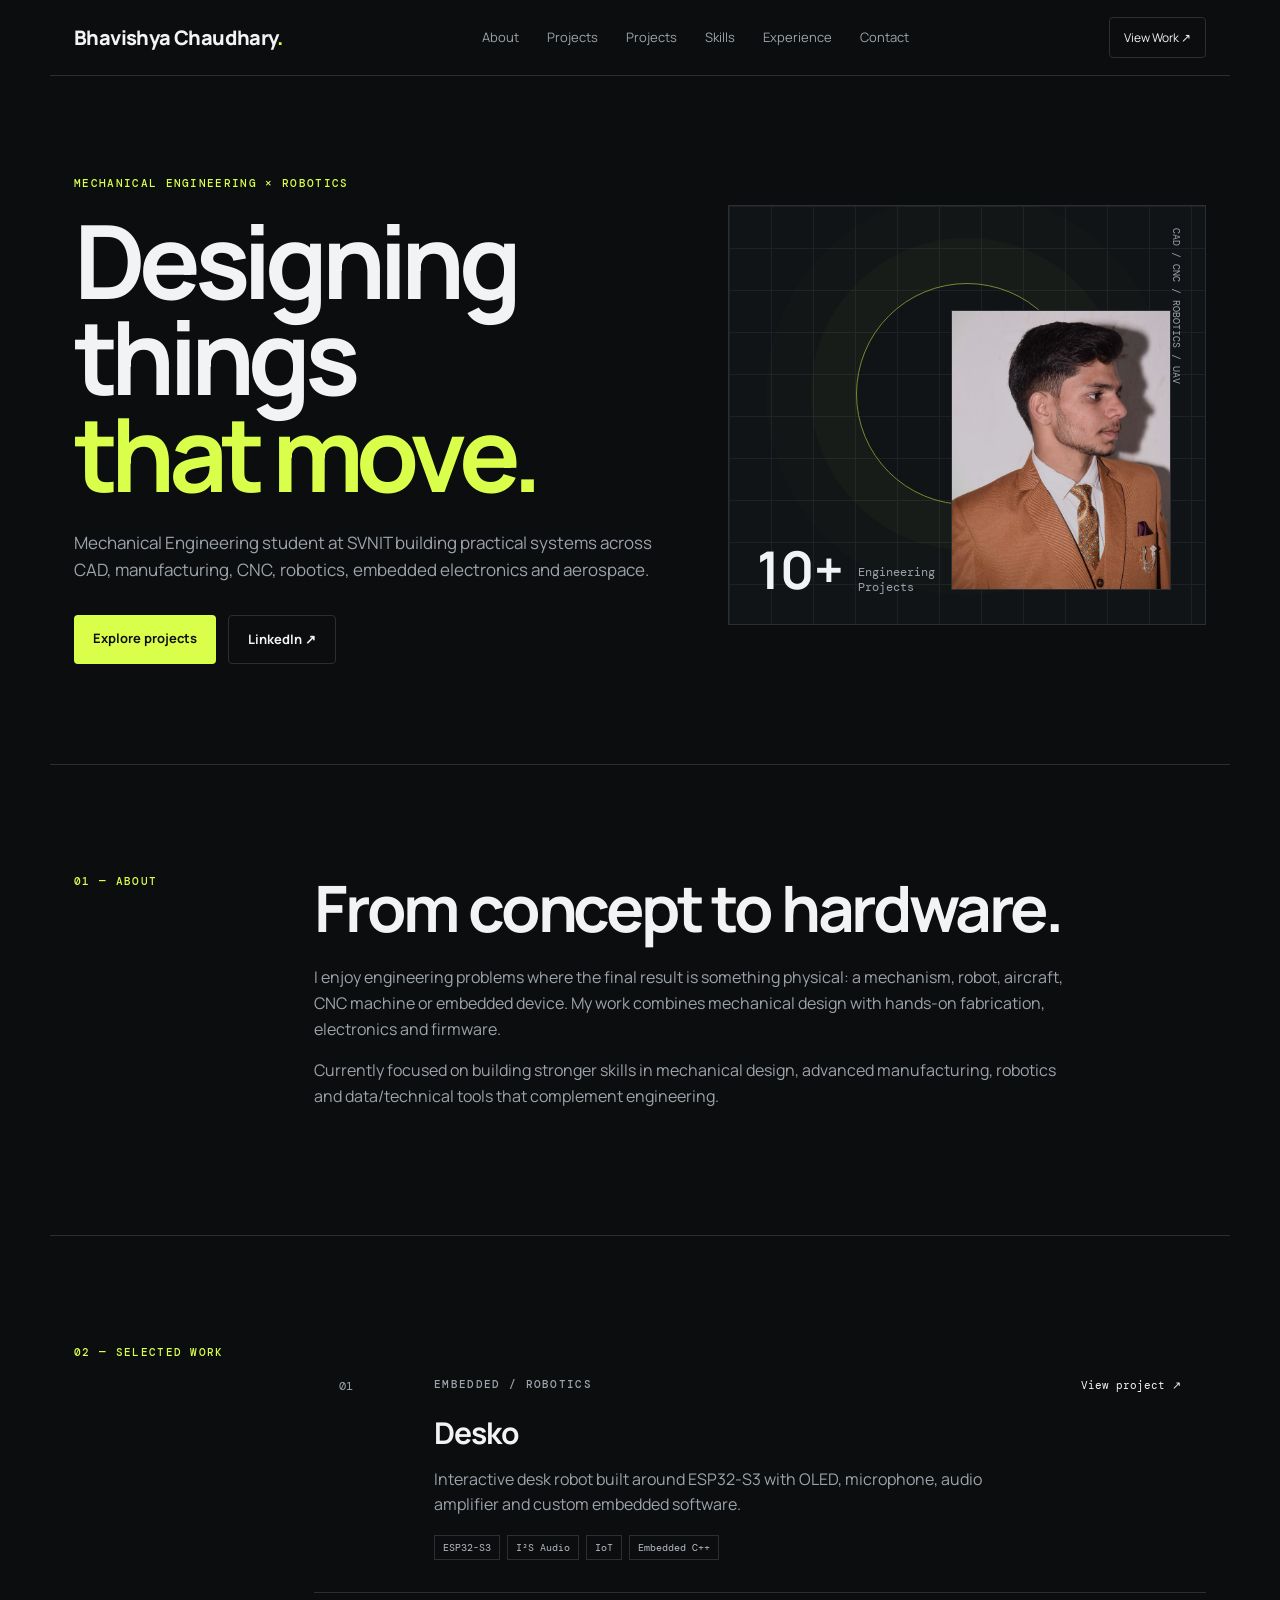
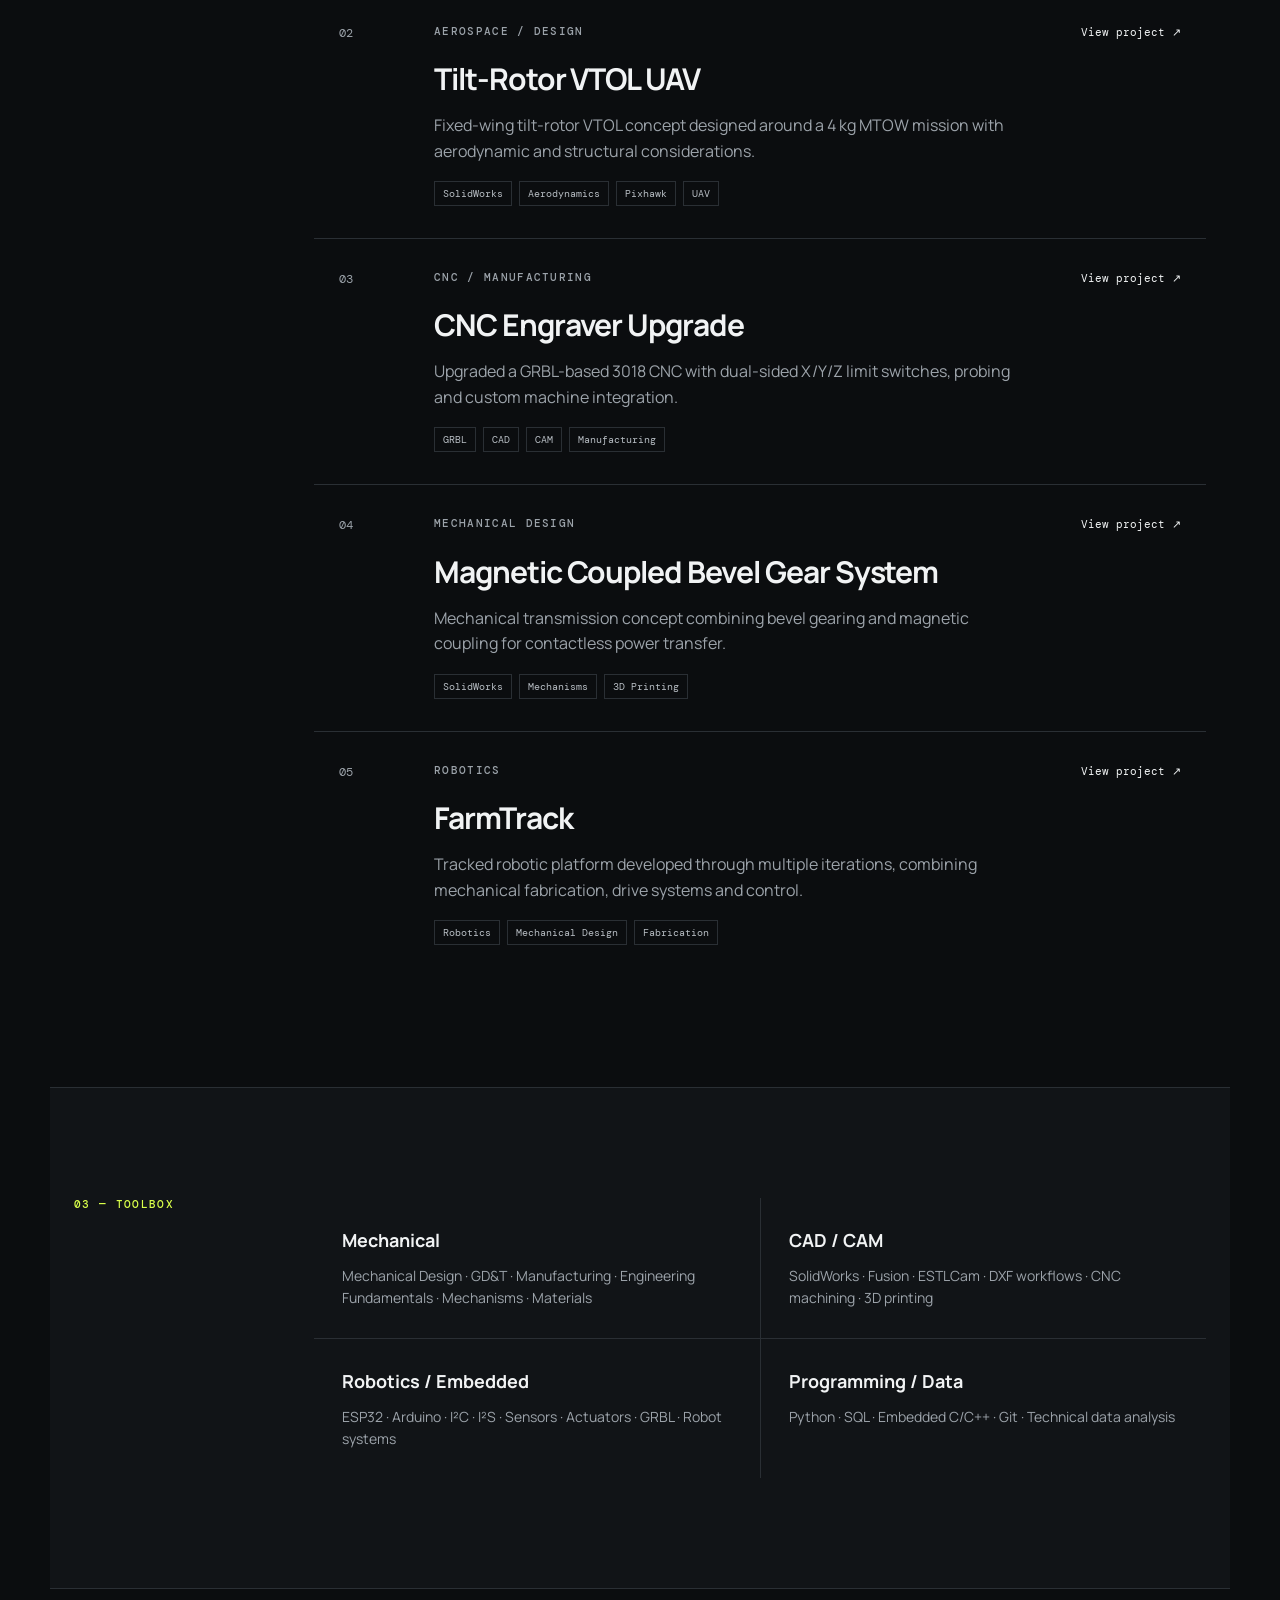
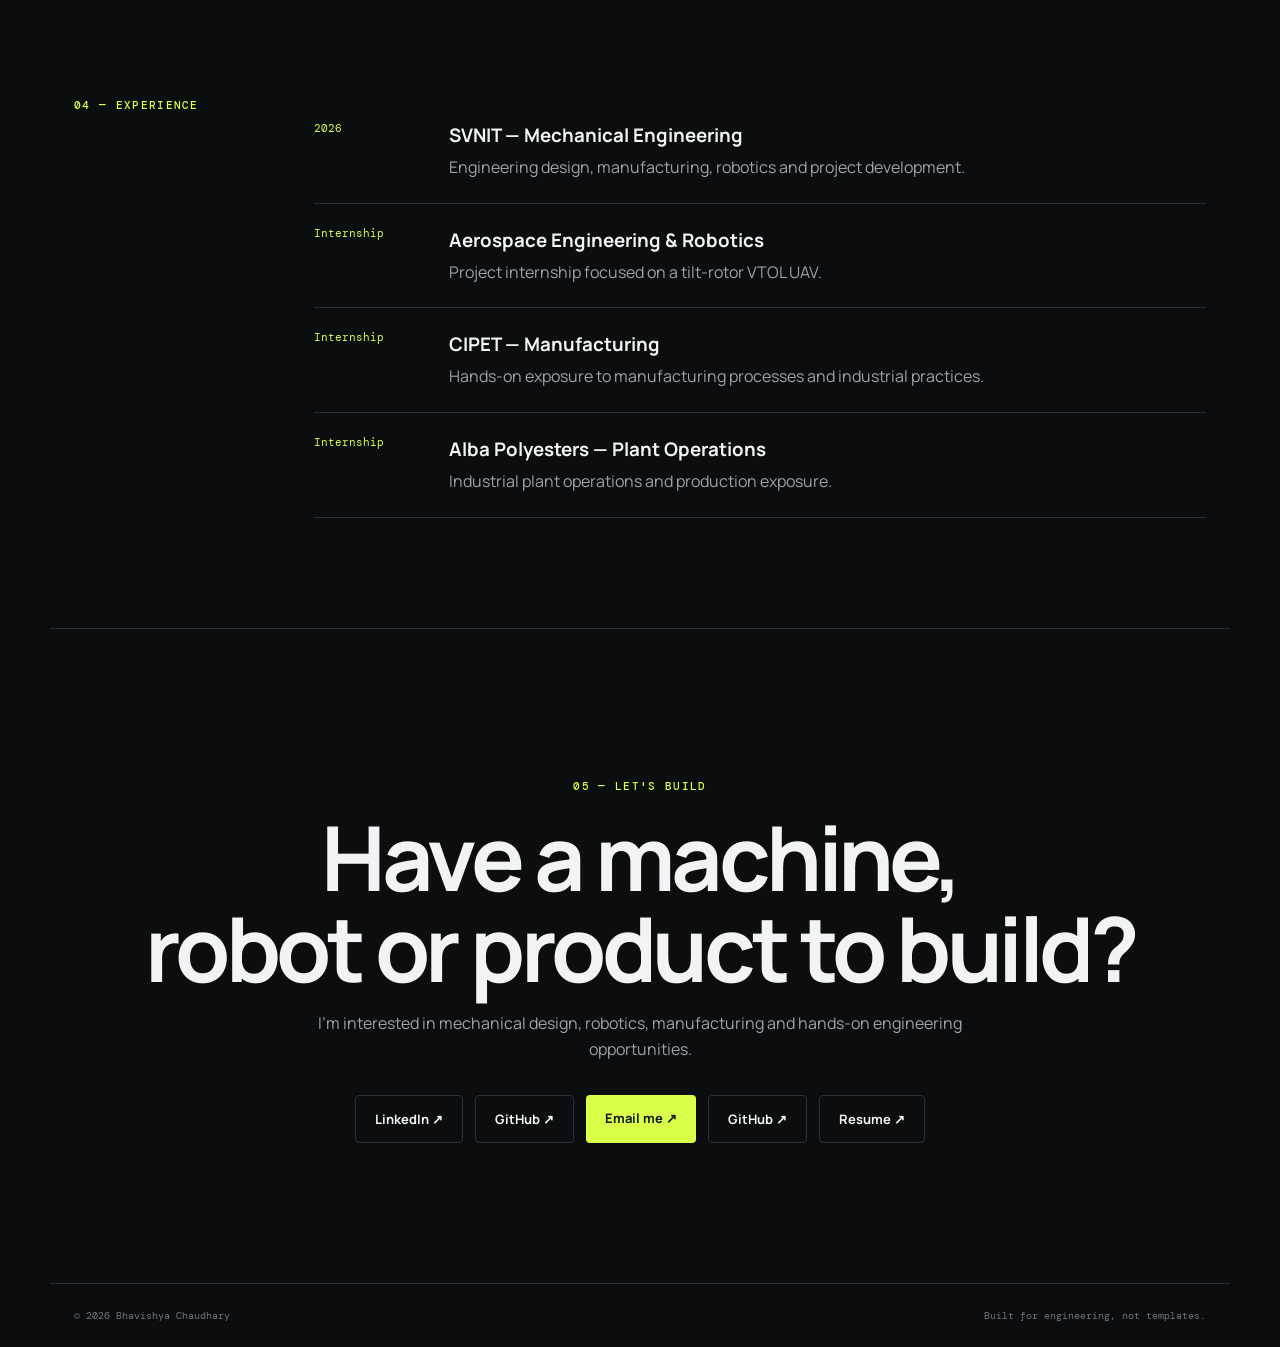
==== index.html @ ae4f123b "updated links" ====
<!DOCTYPE html>
<html lang="en">

<head>
  <meta charset="UTF-8">
  <meta name="viewport" content="width=device-width, initial-scale=1.0">
  <meta name="description"
    content="Bhavishya Chaudhary — Mechanical Engineering, Robotics, CAD, Manufacturing and Embedded Systems portfolio.">
  <title>Bhavishya Chaudhary | Mechanical & Robotics Portfolio</title>
  <link rel="stylesheet" href="style.css">
</head>

<body>
  <header class="nav">
    <a class="logo" href="#top">Bhavishya Chaudhary<span>.</span></a>
    <nav>
      <a href="#about">About</a><a href="#projects">Projects</a>
      <a href="#projects">Projects</a>
      <a href="#skills">Skills</a>
      <a href="#experience">Experience</a>
      <a href="#contact">Contact</a>
    </nav>
    <a class="nav-cta" href="#projects">View Work ↗</a>
  </header>

  <main id="top">
    <section class="hero">
      <div class="hero-copy">
        <p class="eyebrow">MECHANICAL ENGINEERING × ROBOTICS</p>
        <h1>Designing things<br><span>that move.</span></h1>
        <p class="hero-text">
          Mechanical Engineering student at SVNIT building practical systems across
          CAD, manufacturing, CNC, robotics, embedded electronics and aerospace.
        </p>
        <div class="hero-actions">
          <a class="button primary" href="#projects">Explore projects</a>
          <a class="button secondary" href="https://www.linkedin.com/in/bhavishya-chaudhary-svnit" target="_blank"
            rel="noreferrer">LinkedIn ↗</a>
        </div>
      </div>
      <div class="hero-card">
        <img class="profile-image" src="assets/profile.jpeg" alt="Bhavishya Chaudhary">
        <div class="grid-art"></div>
        <div class="hero-stat"><strong>10+</strong><span>Engineering<br>Projects</span></div>
        <div class="hero-tag">CAD / CNC / ROBOTICS / UAV</div>
      </div>
    </section>

    <section id="about" class="section about">
      <div class="section-label">01 — ABOUT</div>
      <div>
        <h2>From concept to hardware.</h2>
        <p>
          I enjoy engineering problems where the final result is something physical:
          a mechanism, robot, aircraft, CNC machine or embedded device. My work combines
          mechanical design with hands-on fabrication, electronics and firmware.
        </p>
        <p>
          Currently focused on building stronger skills in mechanical design, advanced
          manufacturing, robotics and data/technical tools that complement engineering.
        </p>
      </div>
    </section>

    <section id="projects" class="section">
      <div class="section-label">02 — SELECTED WORK</div>
      <div class="projects">
        <article class="project featured">
          <div class="project-number">01</div>
          <div>
            <p class="project-type">EMBEDDED / ROBOTICS</p>
            <h3>Desko</h3>
            <p>Interactive desk robot built around ESP32-S3 with OLED, microphone, audio amplifier and custom embedded
              software.</p>
            <div class="chips"><span>ESP32-S3</span><span>I²S Audio</span><span>IoT</span><span>Embedded C++</span>
            </div>
          </div>
          <a class="project-link" href="projects/desko.html">View project ↗</a>
        </article>

        <article class="project">
          <div class="project-number">02</div>
          <div>
            <p class="project-type">AEROSPACE / DESIGN</p>
            <h3>Tilt-Rotor VTOL UAV</h3>
            <p>Fixed-wing tilt-rotor VTOL concept designed around a 4 kg MTOW mission with aerodynamic and structural
              considerations.</p>
            <div class="chips"><span>SolidWorks</span><span>Aerodynamics</span><span>Pixhawk</span><span>UAV</span>
            </div>
          </div>
          <a class="project-link" href="projects/tilt-rotor-vtol.html">View project ↗</a>
        </article>

        <article class="project">
          <div class="project-number">03</div>
          <div>
            <p class="project-type">CNC / MANUFACTURING</p>
            <h3>CNC Engraver Upgrade</h3>
            <p>Upgraded a GRBL-based 3018 CNC with dual-sided X/Y/Z limit switches, probing and custom machine
              integration.</p>
            <div class="chips"><span>GRBL</span><span>CAD</span><span>CAM</span><span>Manufacturing</span></div>
          </div>
          <a class="project-link" href="projects/cnc-engraver.html">View project ↗</a>
        </article>

        <article class="project">
          <div class="project-number">04</div>
          <div>
            <p class="project-type">MECHANICAL DESIGN</p>
            <h3>Magnetic Coupled Bevel Gear System</h3>
            <p>Mechanical transmission concept combining bevel gearing and magnetic coupling for contactless power
              transfer.</p>
            <div class="chips"><span>SolidWorks</span><span>Mechanisms</span><span>3D Printing</span></div>
          </div>
          <a class="project-link" href="projects/magnetic-bevel-gear.html">View project ↗</a>
        </article>

        <article class="project">
          <div class="project-number">05</div>
          <div>
            <p class="project-type">ROBOTICS</p>
            <h3>FarmTrack</h3>
            <p>Tracked robotic platform developed through multiple iterations, combining mechanical fabrication, drive
              systems and control.</p>
            <div class="chips"><span>Robotics</span><span>Mechanical Design</span><span>Fabrication</span></div>
          </div>
          <a class="project-link" href="projects/farmtrack.html">View project ↗</a>
        </article>
      </div>
    </section>

    <section id="skills" class="section skills-section">
      <div class="section-label">03 — TOOLBOX</div>
      <div class="skill-grid">
        <div>
          <h3>Mechanical</h3>
          <p>Mechanical Design · GD&T · Manufacturing · Engineering Fundamentals · Mechanisms · Materials</p>
        </div>
        <div>
          <h3>CAD / CAM</h3>
          <p>SolidWorks · Fusion · ESTLCam · DXF workflows · CNC machining · 3D printing</p>
        </div>
        <div>
          <h3>Robotics / Embedded</h3>
          <p>ESP32 · Arduino · I²C · I²S · Sensors · Actuators · GRBL · Robot systems</p>
        </div>
        <div>
          <h3>Programming / Data</h3>
          <p>Python · SQL · Embedded C/C++ · Git · Technical data analysis</p>
        </div>
      </div>
    </section>

    <section id="experience" class="section">
      <div class="section-label">04 — EXPERIENCE</div>
      <div class="timeline">
        <div class="timeline-item"><span>2026</span>
          <div>
            <h3>SVNIT — Mechanical Engineering</h3>
            <p>Engineering design, manufacturing, robotics and project development.</p>
          </div>
        </div>
        <div class="timeline-item"><span>Internship</span>
          <div>
            <h3>Aerospace Engineering & Robotics</h3>
            <p>Project internship focused on a tilt-rotor VTOL UAV.</p>
          </div>
        </div>
        <div class="timeline-item"><span>Internship</span>
          <div>
            <h3>CIPET — Manufacturing</h3>
            <p>Hands-on exposure to manufacturing processes and industrial practices.</p>
          </div>
        </div>
        <div class="timeline-item"><span>Internship</span>
          <div>
            <h3>Alba Polyesters — Plant Operations</h3>
            <p>Industrial plant operations and production exposure.</p>
          </div>
        </div>
      </div>
    </section>

    <section id="contact" class="section contact">
      <p class="eyebrow">05 — LET'S BUILD</p>
      <h2>Have a machine,<br>robot or product to build?</h2>
      <p>I'm interested in mechanical design, robotics, manufacturing and hands-on engineering opportunities.</p>
      <div class="hero-actions">
        <a class="button secondary" href="https://www.linkedin.com/in/bhavishya-chaudhary-svnit" target="_blank"
          rel="noreferrer">LinkedIn ↗</a>
        <a class="button secondary" href="https://github.com/bhavishya-chaudhary" target="_blank"
          rel="noreferrer">GitHub ↗</a>
        <a class="button primary" href="mailto:bhavishyachaudhary2625@gmail.com">Email me ↗</a>
        <a class="button secondary" href="https://github.com/bhavishya-chaudhary" target="_blank"
          rel="noreferrer">GitHub ↗</a>
        <a class="button secondary"
          href="https://drive.google.com/file/d/1G9llc9Zs-mlcIw2bbOlYQo4VuichlDHJ/view?usp=sharing" target="_blank"
          rel="noreferrer">Resume ↗</a>
      </div>
    </section>
  </main>

  <footer>
    <span>© 2026 Bhavishya Chaudhary</span>
    <span>Built for engineering, not templates.</span>
  </footer>
</body>

</html>
---- style.css ----
@import url('https://fonts.googleapis.com/css2?family=DM+Mono:wght@400;500&family=Manrope:wght@400;500;600;700;800&display=swap');

:root{
  --bg:#0b0d0f;
  --surface:#111417;
  --surface2:#171b1f;
  --text:#f1f3f4;
  --muted:#9ca3aa;
  --line:#2a2f34;
  --accent:#d9ff4a;
  --max:1180px;
}
*{box-sizing:border-box}
html{scroll-behavior:smooth}
body{margin:0;background:var(--bg);color:var(--text);font-family:Manrope,Arial,sans-serif;line-height:1.6}
a{color:inherit;text-decoration:none}
.nav{height:76px;max-width:var(--max);margin:auto;display:flex;align-items:center;justify-content:space-between;padding:0 24px;border-bottom:1px solid var(--line)}
.logo{font-size:20px;font-weight:800;letter-spacing:-.6px}.logo span{color:var(--accent)}
.nav nav{display:flex;gap:28px;font-size:13px;color:var(--muted)}.nav nav a:hover{color:var(--text)}
.nav-cta{font-size:12px;border:1px solid var(--line);padding:10px 14px;border-radius:4px}
.hero{max-width:var(--max);margin:auto;min-height:650px;padding:90px 24px 100px;display:grid;grid-template-columns:1.1fr .9fr;gap:70px;align-items:center}
.eyebrow,.project-type,.section-label{font:500 11px/1.2 "DM Mono",monospace;letter-spacing:.12em;color:var(--accent)}
h1{font-size:clamp(58px,8vw,104px);line-height:.94;letter-spacing:-.065em;margin:22px 0 28px}
h1 span{color:var(--accent)}
.hero-text{max-width:590px;color:var(--muted);font-size:17px}
.hero-actions{display:flex;gap:12px;margin-top:32px}
.button{display:inline-block;padding:13px 19px;border-radius:4px;font-size:13px;font-weight:700}
.primary{background:var(--accent);color:#111}.secondary{border:1px solid var(--line)}
.hero-card{min-height:420px;background:var(--surface);border:1px solid var(--line);position:relative;overflow:hidden}
.grid-art{position:absolute;inset:0;background-image:linear-gradient(var(--line) 1px,transparent 1px),linear-gradient(90deg,var(--line) 1px,transparent 1px);background-size:42px 42px;opacity:.5}
.grid-art:after{content:"";position:absolute;width:220px;height:220px;border:1px solid var(--accent);border-radius:50%;left:50%;top:45%;transform:translate(-50%,-50%);box-shadow:0 0 0 45px #d9ff4a0d,0 0 0 90px #d9ff4a06}
.hero-stat{position:absolute;left:28px;bottom:28px;display:flex;gap:14px;align-items:end}.hero-stat strong{font-size:52px;line-height:1}.hero-stat span{font:12px/1.3 "DM Mono",monospace;color:var(--muted)}
.hero-tag{position:absolute;right:22px;top:22px;font:10px "DM Mono",monospace;color:var(--muted);writing-mode:vertical-rl}
.section{max-width:var(--max);margin:auto;padding:110px 24px;border-top:1px solid var(--line);display:grid;grid-template-columns:190px 1fr;gap:50px}
.section h2{font-size:clamp(38px,5vw,68px);line-height:1.02;letter-spacing:-.05em;margin:0 0 25px}
.about p{max-width:760px;color:var(--muted);font-size:16px}
.projects{display:grid;gap:1px;background:var(--line)}
.project{background:var(--bg);display:grid;grid-template-columns:70px 1fr 130px;gap:25px;padding:32px 25px;transition:.2s}
.project:hover{background:var(--surface)}
.project-number{font:12px "DM Mono",monospace;color:var(--muted)}
.project h3{font-size:30px;letter-spacing:-.035em;margin:5px 0 10px}.project p{color:var(--muted);max-width:700px;margin:0 0 17px}
.project-link{font:11px "DM Mono",monospace;align-self:start;text-align:right}
.chips{display:flex;flex-wrap:wrap;gap:7px}.chips span{border:1px solid var(--line);padding:5px 8px;color:#b8bec4;font:10px "DM Mono",monospace}
.skills-section{background:var(--surface)}
.skill-grid{display:grid;grid-template-columns:1fr 1fr;gap:1px;background:var(--line)}
.skill-grid>div{background:var(--surface);padding:28px}.skill-grid h3{margin:0 0 10px;font-size:18px}.skill-grid p{margin:0;color:var(--muted);font-size:14px}
.timeline{display:grid;gap:0}.timeline-item{display:grid;grid-template-columns:110px 1fr;gap:25px;padding:22px 0;border-bottom:1px solid var(--line)}.timeline-item>span{font:11px "DM Mono",monospace;color:var(--accent)}.timeline-item h3{margin:0 0 4px}.timeline-item p{margin:0;color:var(--muted)}
.contact{display:block;text-align:center;padding:140px 24px}.contact h2{margin:18px 0;font-size:clamp(46px,7vw,90px)}.contact>p:not(.eyebrow){color:var(--muted);max-width:650px;margin:0 auto}
.contact .hero-actions{justify-content:center}
footer{max-width:var(--max);margin:auto;padding:25px 24px;display:flex;justify-content:space-between;border-top:1px solid var(--line);color:#6f767d;font:10px "DM Mono",monospace}
@media(max-width:800px){
  .nav nav{display:none}.nav-cta{display:none}
  .hero{grid-template-columns:1fr;padding-top:65px}.hero-card{min-height:300px}
  .section{grid-template-columns:1fr;gap:25px;padding:75px 24px}
  .section-label{margin-bottom:0}.project{grid-template-columns:35px 1fr}.project-link{grid-column:2;text-align:left}.skill-grid{grid-template-columns:1fr}
  footer{gap:15px;flex-direction:column}
}

.profile-image{position:absolute;z-index:2;right:34px;bottom:34px;width:220px;height:280px;object-fit:cover;object-position:center;border:1px solid var(--line);filter:saturate(.9)}
@media(max-width:800px){.profile-image{width:155px;height:195px;right:20px;bottom:20px}}
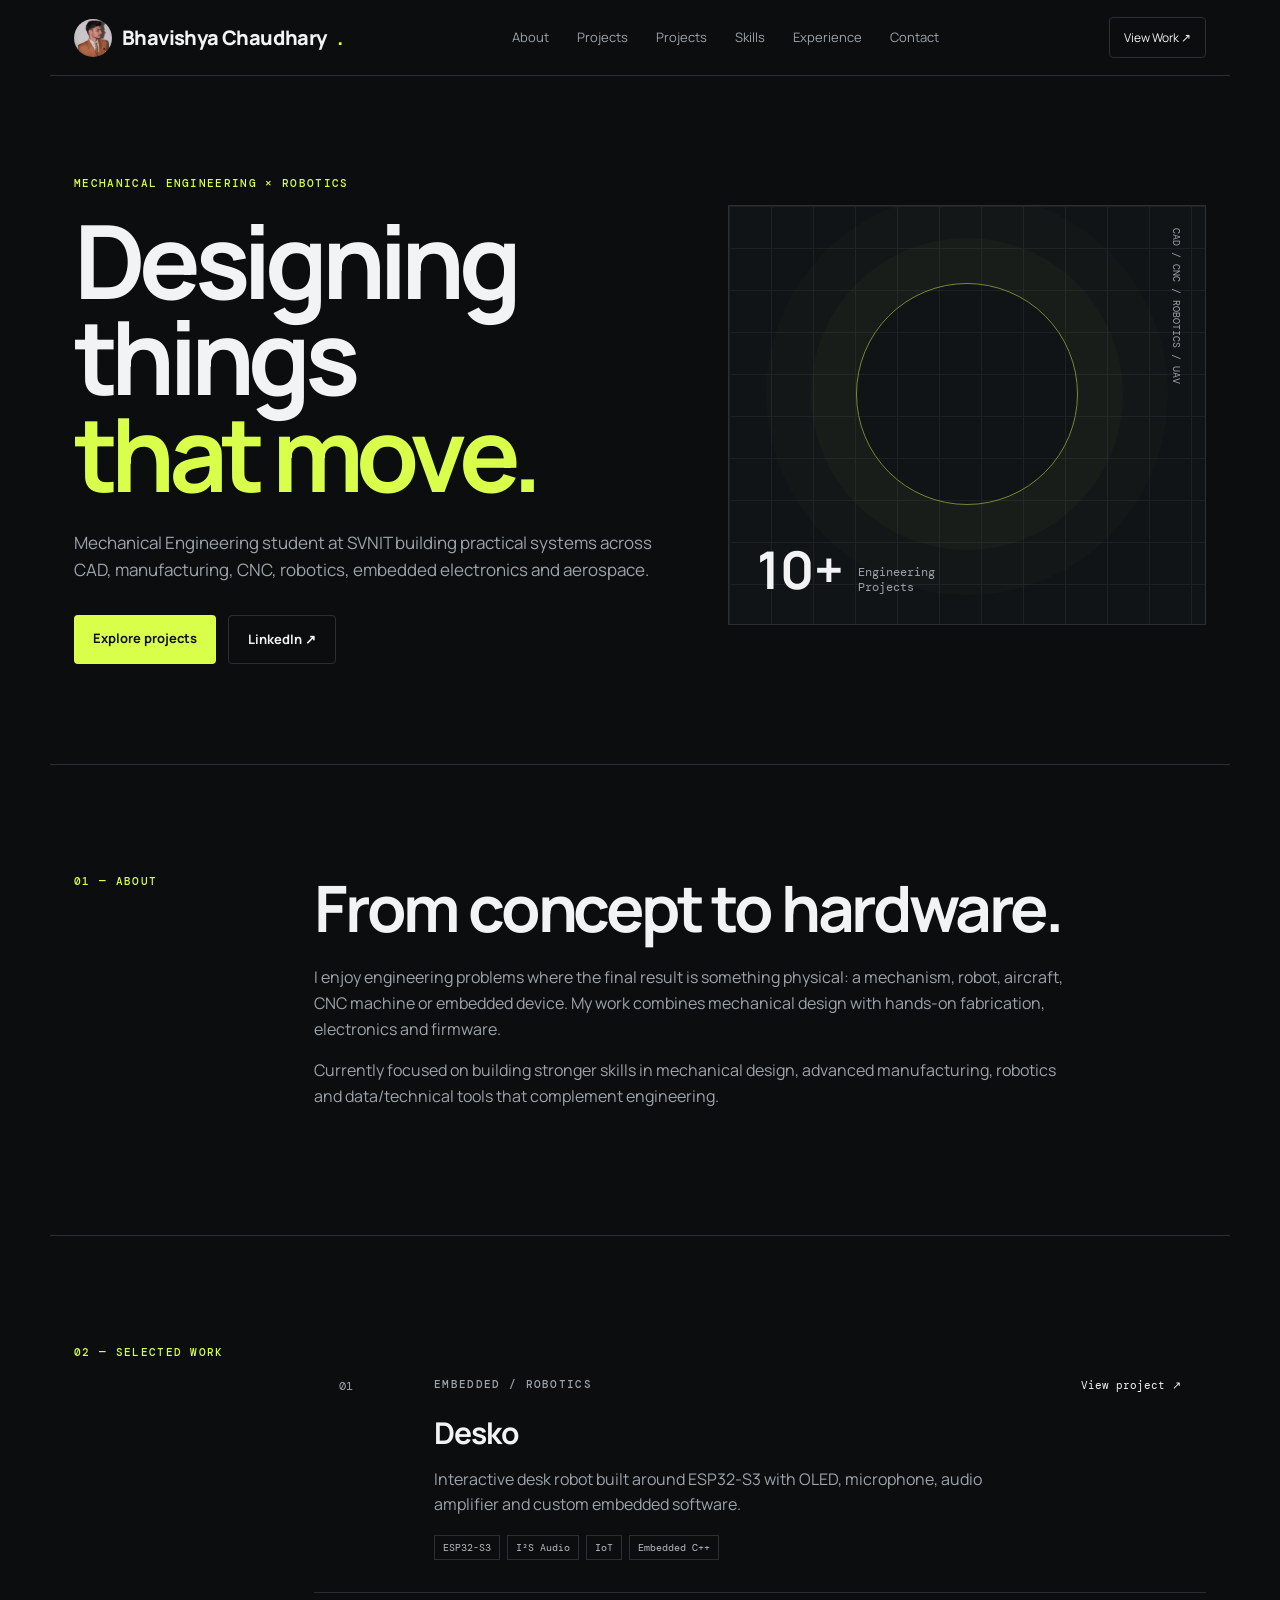
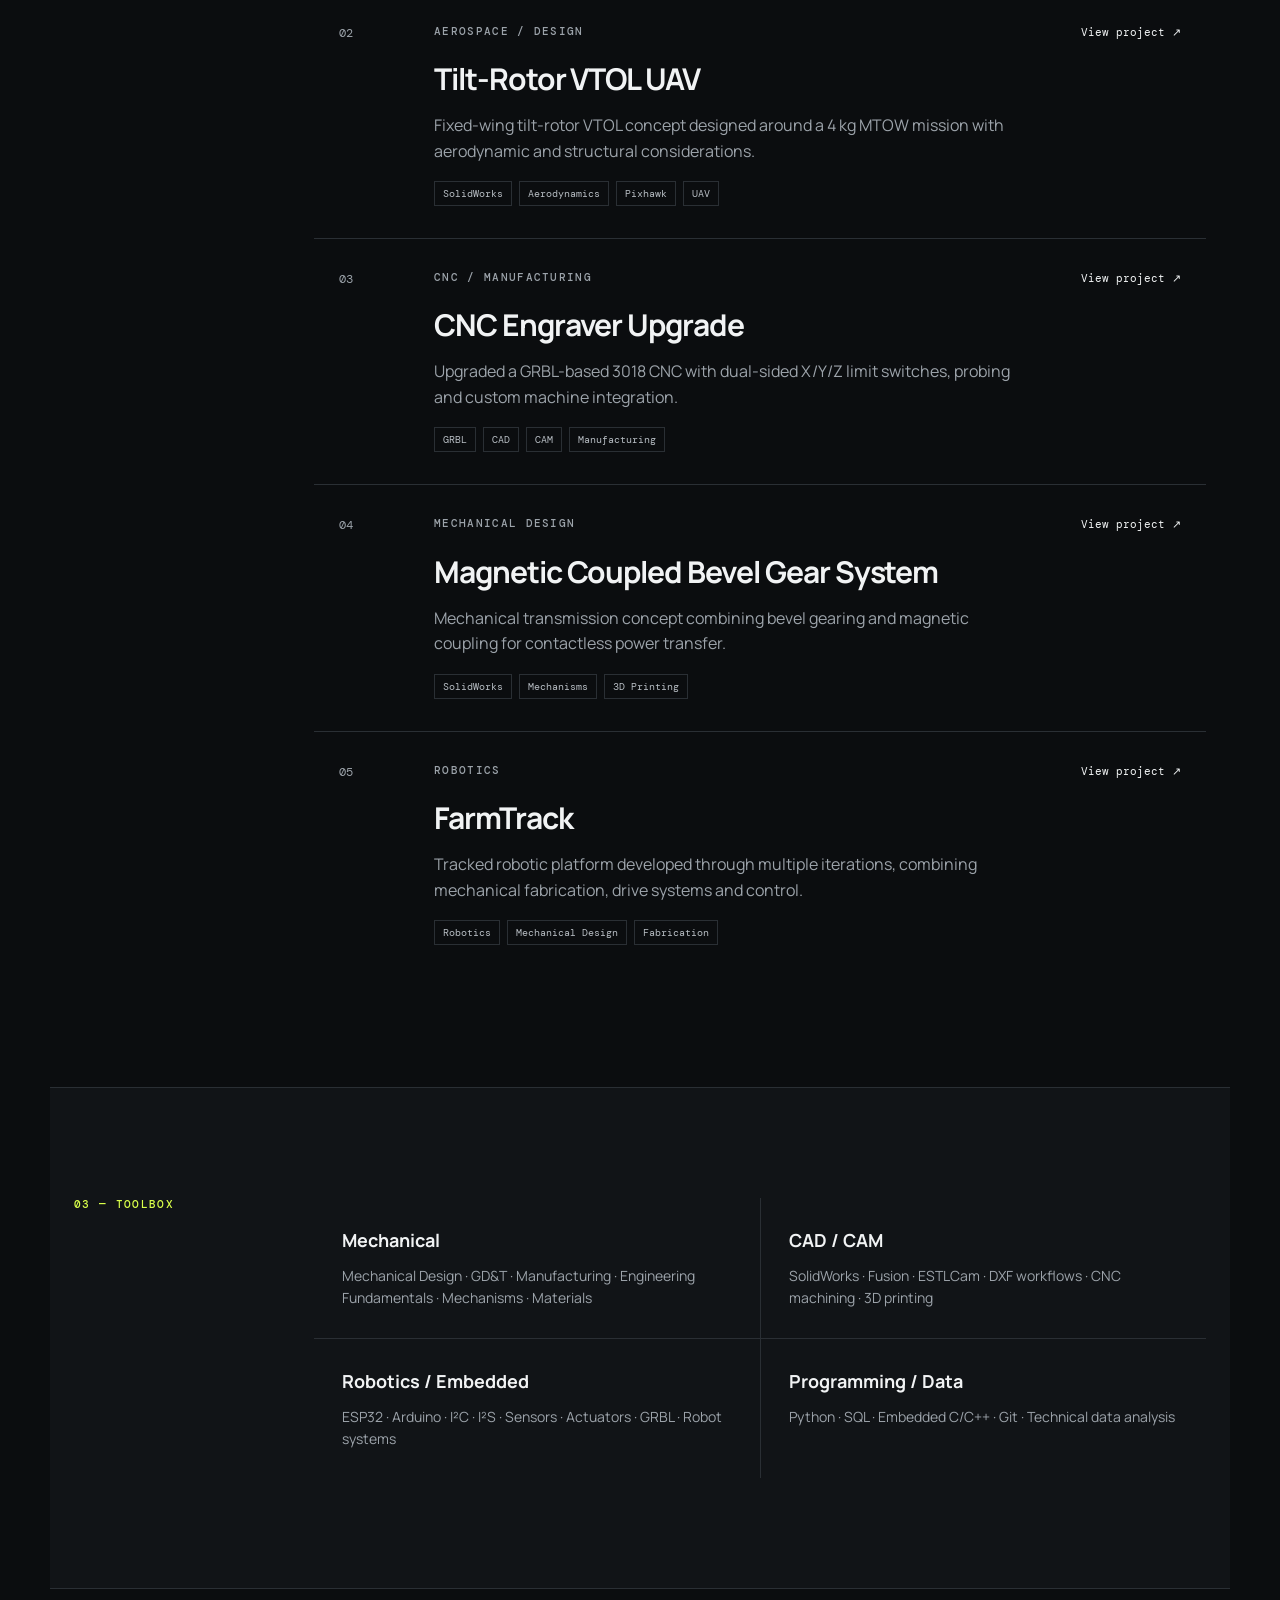
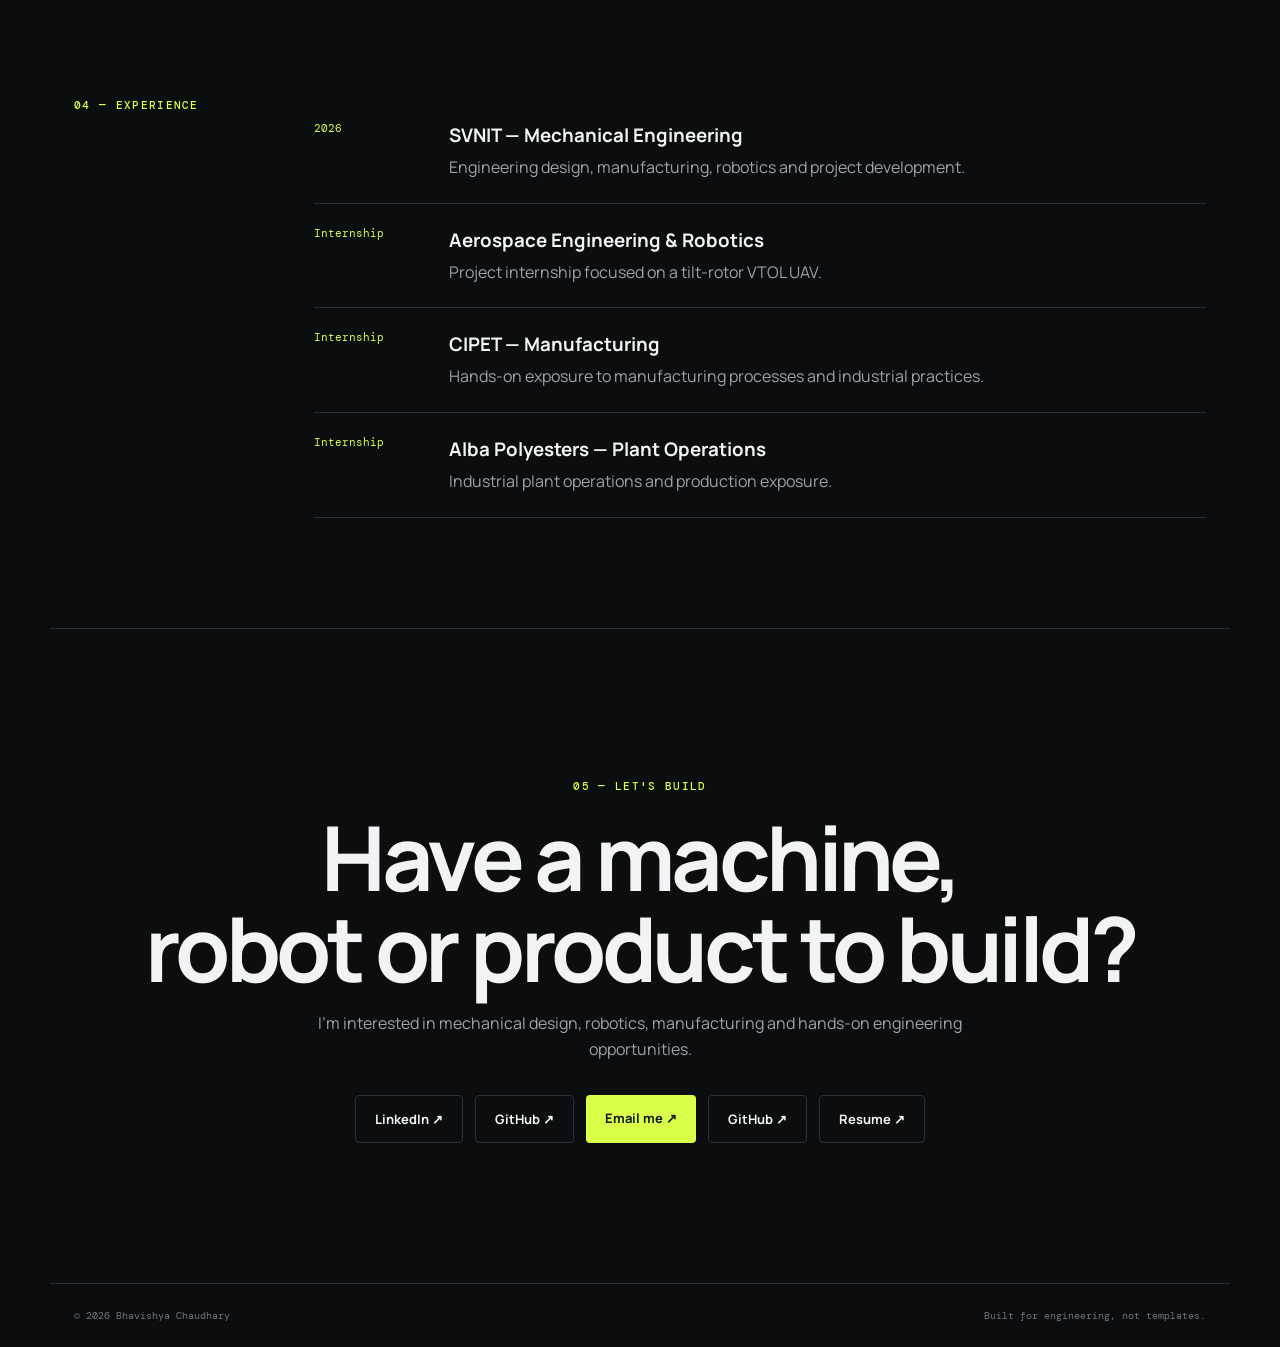
==== commit 291169af: "Update profile photo placement and portfolio links" ====
--- a/index.html
+++ b/index.html
@@ -12,7 +12,7 @@
 
 <body>
   <header class="nav">
-    <a class="logo" href="#top">Bhavishya Chaudhary<span>.</span></a>
+    <a class="logo" href="#top"><img src="assets/profile.jpg" class="logo-img" alt="Bhavishya Chaudhary">Bhavishya Chaudhary<span>.</span></a>
     <nav>
       <a href="#about">About</a><a href="#projects">Projects</a>
       <a href="#projects">Projects</a>
@@ -29,7 +29,7 @@
         <p class="eyebrow">MECHANICAL ENGINEERING × ROBOTICS</p>
         <h1>Designing things<br><span>that move.</span></h1>
         <p class="hero-text">
-          Mechanical Engineering student at SVNIT building practical systems across
+           Mechanical Engineering student at SVNIT building practical systems across
           CAD, manufacturing, CNC, robotics, embedded electronics and aerospace.
         </p>
         <div class="hero-actions">
@@ -39,7 +39,6 @@
         </div>
       </div>
       <div class="hero-card">
-        <img class="profile-image" src="assets/profile.jpeg" alt="Bhavishya Chaudhary">
         <div class="grid-art"></div>
         <div class="hero-stat"><strong>10+</strong><span>Engineering<br>Projects</span></div>
         <div class="hero-tag">CAD / CNC / ROBOTICS / UAV</div>
--- a/style.css
+++ b/style.css
@@ -15,7 +15,8 @@
 body{margin:0;background:var(--bg);color:var(--text);font-family:Manrope,Arial,sans-serif;line-height:1.6}
 a{color:inherit;text-decoration:none}
 .nav{height:76px;max-width:var(--max);margin:auto;display:flex;align-items:center;justify-content:space-between;padding:0 24px;border-bottom:1px solid var(--line)}
-.logo{font-size:20px;font-weight:800;letter-spacing:-.6px}.logo span{color:var(--accent)}
+.logo{font-size:20px;font-weight:800;letter-spacing:-.6px;display:inline-flex;align-items:center;gap:10px}.logo span{color:var(--accent)}
+.logo-img{width:38px;height:38px;border-radius:50%;object-fit:cover}
 .nav nav{display:flex;gap:28px;font-size:13px;color:var(--muted)}.nav nav a:hover{color:var(--text)}
 .nav-cta{font-size:12px;border:1px solid var(--line);padding:10px 14px;border-radius:4px}
 .hero{max-width:var(--max);margin:auto;min-height:650px;padding:90px 24px 100px;display:grid;grid-template-columns:1.1fr .9fr;gap:70px;align-items:center}
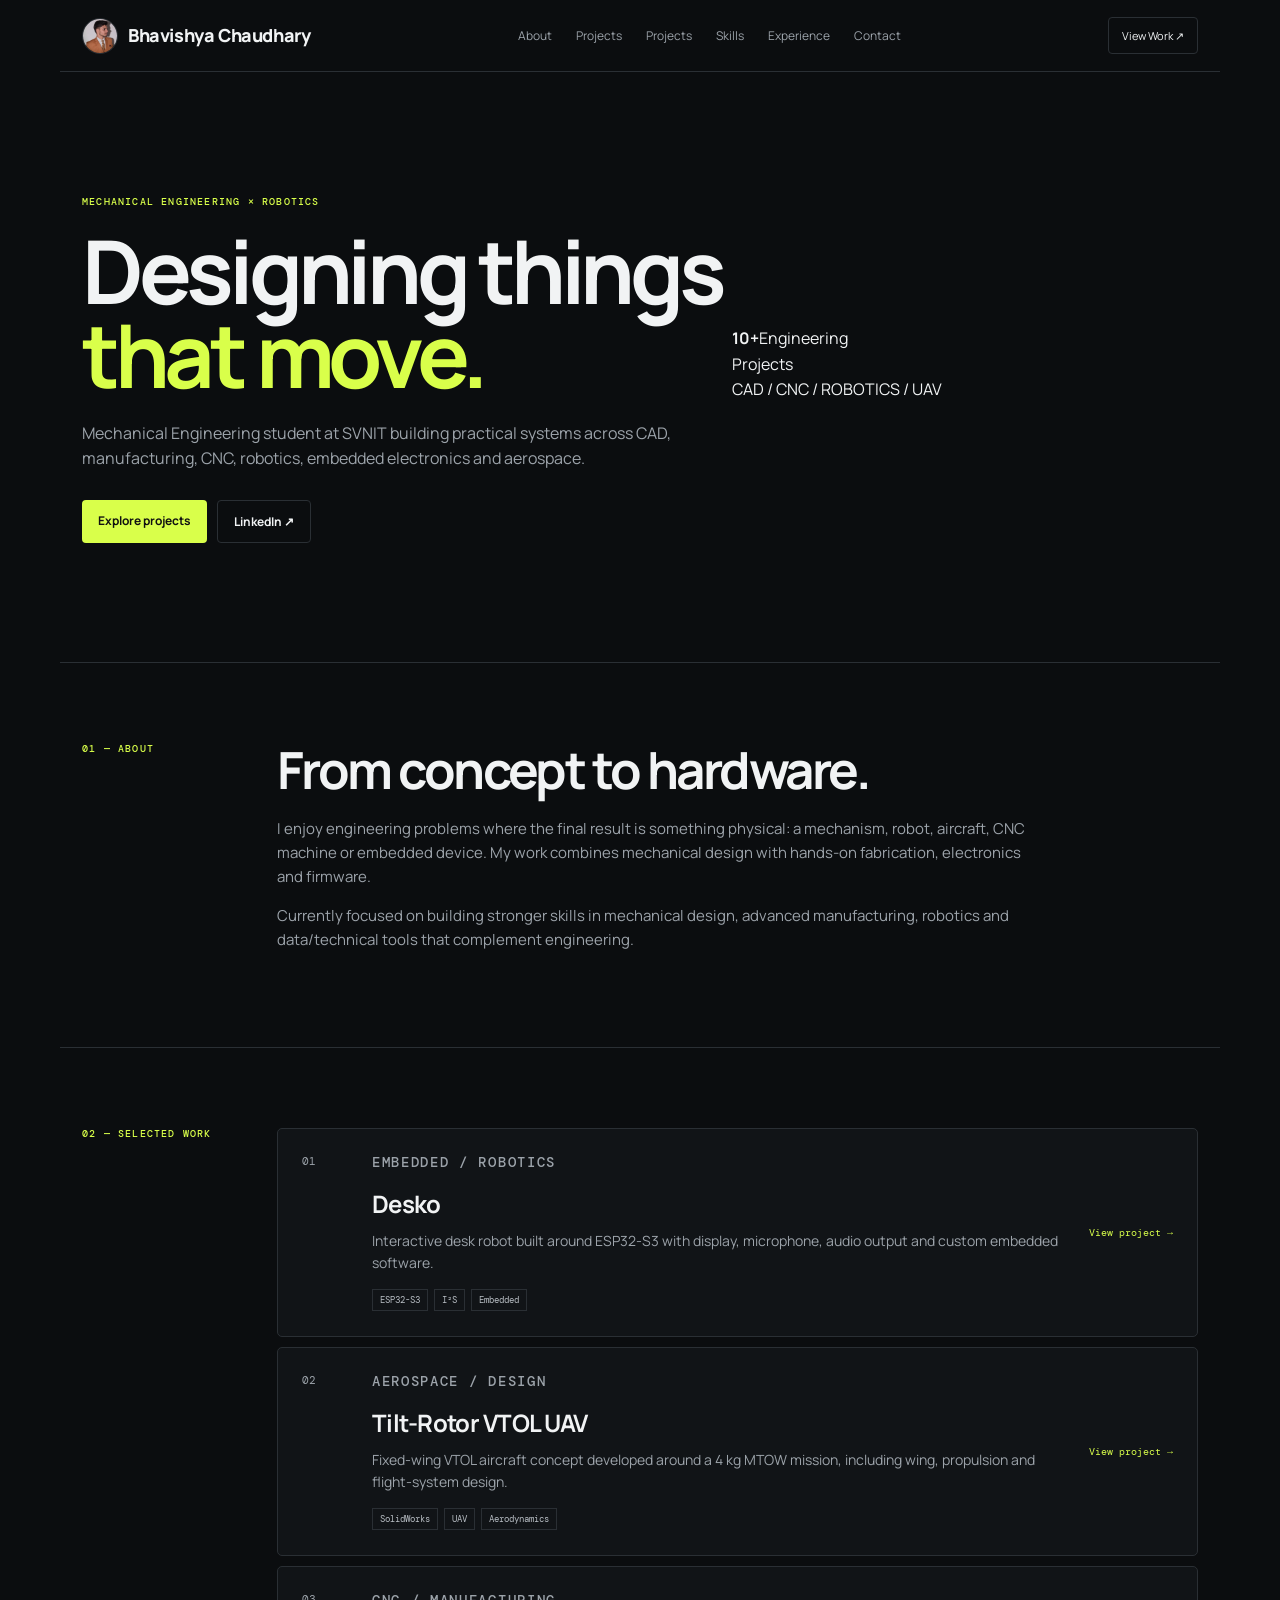
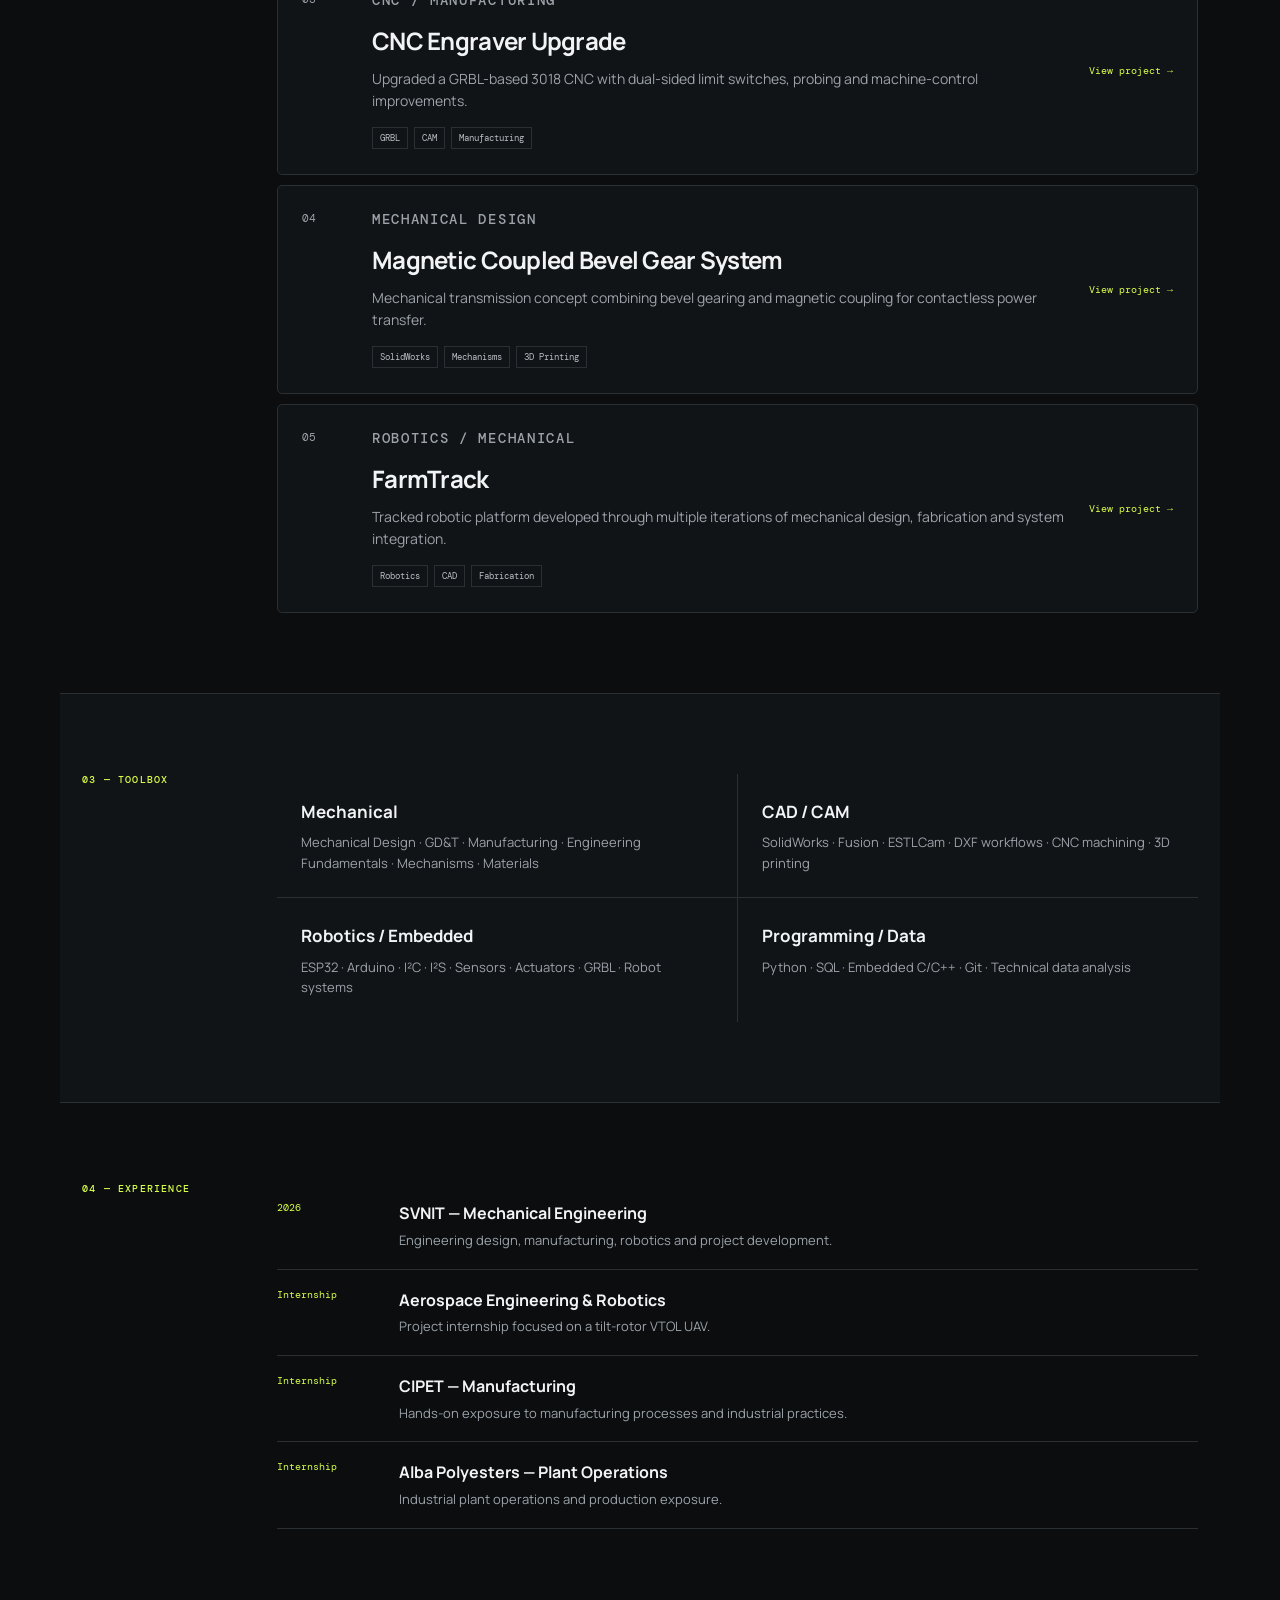
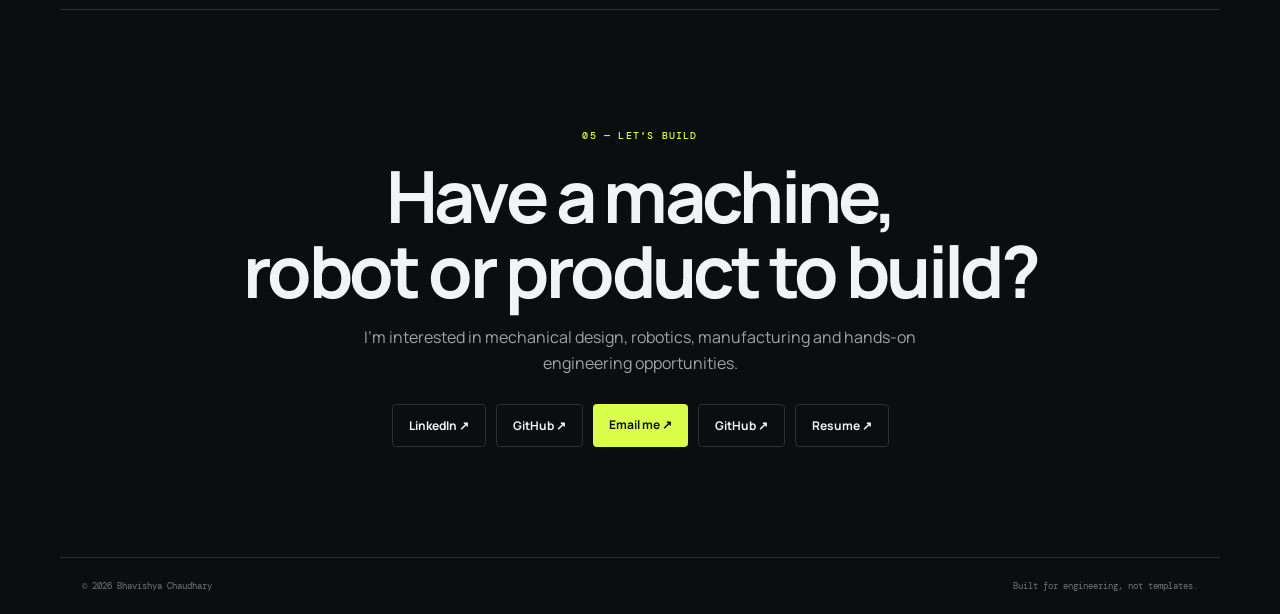
==== commit 294bcc9a: "updated links" ====
--- a/index.html
+++ b/index.html
@@ -1,18 +1,15 @@
 <!DOCTYPE html>
 <html lang="en">
-
 <head>
   <meta charset="UTF-8">
   <meta name="viewport" content="width=device-width, initial-scale=1.0">
-  <meta name="description"
-    content="Bhavishya Chaudhary — Mechanical Engineering, Robotics, CAD, Manufacturing and Embedded Systems portfolio.">
+  <meta name="description" content="Bhavishya Chaudhary — Mechanical Engineering, Robotics, CAD, Manufacturing and Embedded Systems portfolio.">
   <title>Bhavishya Chaudhary | Mechanical & Robotics Portfolio</title>
   <link rel="stylesheet" href="style.css">
 </head>
-
 <body>
   <header class="nav">
-    <a class="logo" href="#top"><img src="assets/profile.jpg" class="logo-img" alt="Bhavishya Chaudhary">Bhavishya Chaudhary<span>.</span></a>
+    <a class="logo" href="#top"><img src="assets/profile.jpeg" alt="Bhavishya Chaudhary">Bhavishya Chaudhary</a>
     <nav>
       <a href="#about">About</a><a href="#projects">Projects</a>
       <a href="#projects">Projects</a>
@@ -29,13 +26,12 @@
         <p class="eyebrow">MECHANICAL ENGINEERING × ROBOTICS</p>
         <h1>Designing things<br><span>that move.</span></h1>
         <p class="hero-text">
-           Mechanical Engineering student at SVNIT building practical systems across
+          Mechanical Engineering student at SVNIT building practical systems across
           CAD, manufacturing, CNC, robotics, embedded electronics and aerospace.
         </p>
         <div class="hero-actions">
           <a class="button primary" href="#projects">Explore projects</a>
-          <a class="button secondary" href="https://www.linkedin.com/in/bhavishya-chaudhary-svnit" target="_blank"
-            rel="noreferrer">LinkedIn ↗</a>
+          <a class="button secondary" href="https://www.linkedin.com/in/bhavishya-chaudhary-svnitin/bhavishya-chaudhary-svnit" target="_blank" rel="noreferrer">LinkedIn ↗</a>
         </div>
       </div>
       <div class="hero-card">
@@ -69,61 +65,50 @@
           <div>
             <p class="project-type">EMBEDDED / ROBOTICS</p>
             <h3>Desko</h3>
-            <p>Interactive desk robot built around ESP32-S3 with OLED, microphone, audio amplifier and custom embedded
-              software.</p>
-            <div class="chips"><span>ESP32-S3</span><span>I²S Audio</span><span>IoT</span><span>Embedded C++</span>
-            </div>
+            <p>Interactive desk robot built around ESP32-S3 with display, microphone, audio output and custom embedded software.</p>
+            <div class="chips"><span>ESP32-S3</span><span>I²S</span><span>Embedded</span></div>
           </div>
-          <a class="project-link" href="projects/desko.html">View project ↗</a>
+          <a class="project-link" href="projects/desko.html">View project →</a>
         </article>
-
         <article class="project">
           <div class="project-number">02</div>
           <div>
             <p class="project-type">AEROSPACE / DESIGN</p>
             <h3>Tilt-Rotor VTOL UAV</h3>
-            <p>Fixed-wing tilt-rotor VTOL concept designed around a 4 kg MTOW mission with aerodynamic and structural
-              considerations.</p>
-            <div class="chips"><span>SolidWorks</span><span>Aerodynamics</span><span>Pixhawk</span><span>UAV</span>
-            </div>
+            <p>Fixed-wing VTOL aircraft concept developed around a 4 kg MTOW mission, including wing, propulsion and flight-system design.</p>
+            <div class="chips"><span>SolidWorks</span><span>UAV</span><span>Aerodynamics</span></div>
           </div>
-          <a class="project-link" href="projects/tilt-rotor-vtol.html">View project ↗</a>
+          <a class="project-link" href="projects/tilt-rotor-vtol.html">View project →</a>
         </article>
-
         <article class="project">
           <div class="project-number">03</div>
           <div>
             <p class="project-type">CNC / MANUFACTURING</p>
             <h3>CNC Engraver Upgrade</h3>
-            <p>Upgraded a GRBL-based 3018 CNC with dual-sided X/Y/Z limit switches, probing and custom machine
-              integration.</p>
-            <div class="chips"><span>GRBL</span><span>CAD</span><span>CAM</span><span>Manufacturing</span></div>
+            <p>Upgraded a GRBL-based 3018 CNC with dual-sided limit switches, probing and machine-control improvements.</p>
+            <div class="chips"><span>GRBL</span><span>CAM</span><span>Manufacturing</span></div>
           </div>
-          <a class="project-link" href="projects/cnc-engraver.html">View project ↗</a>
+          <a class="project-link" href="projects/cnc-engraver.html">View project →</a>
         </article>
-
         <article class="project">
           <div class="project-number">04</div>
           <div>
             <p class="project-type">MECHANICAL DESIGN</p>
             <h3>Magnetic Coupled Bevel Gear System</h3>
-            <p>Mechanical transmission concept combining bevel gearing and magnetic coupling for contactless power
-              transfer.</p>
+            <p>Mechanical transmission concept combining bevel gearing and magnetic coupling for contactless power transfer.</p>
             <div class="chips"><span>SolidWorks</span><span>Mechanisms</span><span>3D Printing</span></div>
           </div>
-          <a class="project-link" href="projects/magnetic-bevel-gear.html">View project ↗</a>
+          <a class="project-link" href="projects/magnetic-bevel-gear.html">View project →</a>
         </article>
-
         <article class="project">
           <div class="project-number">05</div>
           <div>
-            <p class="project-type">ROBOTICS</p>
+            <p class="project-type">ROBOTICS / MECHANICAL</p>
             <h3>FarmTrack</h3>
-            <p>Tracked robotic platform developed through multiple iterations, combining mechanical fabrication, drive
-              systems and control.</p>
-            <div class="chips"><span>Robotics</span><span>Mechanical Design</span><span>Fabrication</span></div>
+            <p>Tracked robotic platform developed through multiple iterations of mechanical design, fabrication and system integration.</p>
+            <div class="chips"><span>Robotics</span><span>CAD</span><span>Fabrication</span></div>
           </div>
-          <a class="project-link" href="projects/farmtrack.html">View project ↗</a>
+          <a class="project-link" href="projects/farmtrack.html">View project →</a>
         </article>
       </div>
     </section>
@@ -131,52 +116,20 @@
     <section id="skills" class="section skills-section">
       <div class="section-label">03 — TOOLBOX</div>
       <div class="skill-grid">
-        <div>
-          <h3>Mechanical</h3>
-          <p>Mechanical Design · GD&T · Manufacturing · Engineering Fundamentals · Mechanisms · Materials</p>
-        </div>
-        <div>
-          <h3>CAD / CAM</h3>
-          <p>SolidWorks · Fusion · ESTLCam · DXF workflows · CNC machining · 3D printing</p>
-        </div>
-        <div>
-          <h3>Robotics / Embedded</h3>
-          <p>ESP32 · Arduino · I²C · I²S · Sensors · Actuators · GRBL · Robot systems</p>
-        </div>
-        <div>
-          <h3>Programming / Data</h3>
-          <p>Python · SQL · Embedded C/C++ · Git · Technical data analysis</p>
-        </div>
+        <div><h3>Mechanical</h3><p>Mechanical Design · GD&T · Manufacturing · Engineering Fundamentals · Mechanisms · Materials</p></div>
+        <div><h3>CAD / CAM</h3><p>SolidWorks · Fusion · ESTLCam · DXF workflows · CNC machining · 3D printing</p></div>
+        <div><h3>Robotics / Embedded</h3><p>ESP32 · Arduino · I²C · I²S · Sensors · Actuators · GRBL · Robot systems</p></div>
+        <div><h3>Programming / Data</h3><p>Python · SQL · Embedded C/C++ · Git · Technical data analysis</p></div>
       </div>
     </section>
 
     <section id="experience" class="section">
       <div class="section-label">04 — EXPERIENCE</div>
       <div class="timeline">
-        <div class="timeline-item"><span>2026</span>
-          <div>
-            <h3>SVNIT — Mechanical Engineering</h3>
-            <p>Engineering design, manufacturing, robotics and project development.</p>
-          </div>
-        </div>
-        <div class="timeline-item"><span>Internship</span>
-          <div>
-            <h3>Aerospace Engineering & Robotics</h3>
-            <p>Project internship focused on a tilt-rotor VTOL UAV.</p>
-          </div>
-        </div>
-        <div class="timeline-item"><span>Internship</span>
-          <div>
-            <h3>CIPET — Manufacturing</h3>
-            <p>Hands-on exposure to manufacturing processes and industrial practices.</p>
-          </div>
-        </div>
-        <div class="timeline-item"><span>Internship</span>
-          <div>
-            <h3>Alba Polyesters — Plant Operations</h3>
-            <p>Industrial plant operations and production exposure.</p>
-          </div>
-        </div>
+        <div class="timeline-item"><span>2026</span><div><h3>SVNIT — Mechanical Engineering</h3><p>Engineering design, manufacturing, robotics and project development.</p></div></div>
+        <div class="timeline-item"><span>Internship</span><div><h3>Aerospace Engineering & Robotics</h3><p>Project internship focused on a tilt-rotor VTOL UAV.</p></div></div>
+        <div class="timeline-item"><span>Internship</span><div><h3>CIPET — Manufacturing</h3><p>Hands-on exposure to manufacturing processes and industrial practices.</p></div></div>
+        <div class="timeline-item"><span>Internship</span><div><h3>Alba Polyesters — Plant Operations</h3><p>Industrial plant operations and production exposure.</p></div></div>
       </div>
     </section>
 
@@ -185,16 +138,11 @@
       <h2>Have a machine,<br>robot or product to build?</h2>
       <p>I'm interested in mechanical design, robotics, manufacturing and hands-on engineering opportunities.</p>
       <div class="hero-actions">
-        <a class="button secondary" href="https://www.linkedin.com/in/bhavishya-chaudhary-svnit" target="_blank"
-          rel="noreferrer">LinkedIn ↗</a>
-        <a class="button secondary" href="https://github.com/bhavishya-chaudhary" target="_blank"
-          rel="noreferrer">GitHub ↗</a>
+        <a class="button secondary" href="https://www.linkedin.com/in/bhavishya-chaudhary-svnitin/bhavishya-chaudhary-svnit" target="_blank" rel="noreferrer">LinkedIn ↗</a>
+        <a class="button secondary" href="https://github.com/bhavishya-chaudharybhavishya-chaudhary" target="_blank" rel="noreferrer">GitHub ↗</a>
         <a class="button primary" href="mailto:bhavishyachaudhary2625@gmail.com">Email me ↗</a>
-        <a class="button secondary" href="https://github.com/bhavishya-chaudhary" target="_blank"
-          rel="noreferrer">GitHub ↗</a>
-        <a class="button secondary"
-          href="https://drive.google.com/file/d/1G9llc9Zs-mlcIw2bbOlYQo4VuichlDHJ/view?usp=sharing" target="_blank"
-          rel="noreferrer">Resume ↗</a>
+        <a class="button secondary" href="https://github.com/bhavishya-chaudharybhavishya-chaudhary" target="_blank" rel="noreferrer">GitHub ↗</a>
+        <a class="button secondary" href="https://drive.google.com/file/d/1G9llc9Zs-mlcIw2bbOlYQo4VuichlDHJ/view?usp=sharing" target="_blank" rel="noreferrer">Resume ↗</a>
       </div>
     </section>
   </main>
@@ -204,5 +152,4 @@
     <span>Built for engineering, not templates.</span>
   </footer>
 </body>
-
-</html>+</html>
--- a/style.css
+++ b/style.css
@@ -1,61 +1,20 @@
 @import url('https://fonts.googleapis.com/css2?family=DM+Mono:wght@400;500&family=Manrope:wght@400;500;600;700;800&display=swap');
-
-:root{
-  --bg:#0b0d0f;
-  --surface:#111417;
-  --surface2:#171b1f;
-  --text:#f1f3f4;
-  --muted:#9ca3aa;
-  --line:#2a2f34;
-  --accent:#d9ff4a;
-  --max:1180px;
-}
-*{box-sizing:border-box}
-html{scroll-behavior:smooth}
-body{margin:0;background:var(--bg);color:var(--text);font-family:Manrope,Arial,sans-serif;line-height:1.6}
-a{color:inherit;text-decoration:none}
-.nav{height:76px;max-width:var(--max);margin:auto;display:flex;align-items:center;justify-content:space-between;padding:0 24px;border-bottom:1px solid var(--line)}
-.logo{font-size:20px;font-weight:800;letter-spacing:-.6px;display:inline-flex;align-items:center;gap:10px}.logo span{color:var(--accent)}
-.logo-img{width:38px;height:38px;border-radius:50%;object-fit:cover}
-.nav nav{display:flex;gap:28px;font-size:13px;color:var(--muted)}.nav nav a:hover{color:var(--text)}
-.nav-cta{font-size:12px;border:1px solid var(--line);padding:10px 14px;border-radius:4px}
-.hero{max-width:var(--max);margin:auto;min-height:650px;padding:90px 24px 100px;display:grid;grid-template-columns:1.1fr .9fr;gap:70px;align-items:center}
-.eyebrow,.project-type,.section-label{font:500 11px/1.2 "DM Mono",monospace;letter-spacing:.12em;color:var(--accent)}
-h1{font-size:clamp(58px,8vw,104px);line-height:.94;letter-spacing:-.065em;margin:22px 0 28px}
-h1 span{color:var(--accent)}
-.hero-text{max-width:590px;color:var(--muted);font-size:17px}
-.hero-actions{display:flex;gap:12px;margin-top:32px}
-.button{display:inline-block;padding:13px 19px;border-radius:4px;font-size:13px;font-weight:700}
-.primary{background:var(--accent);color:#111}.secondary{border:1px solid var(--line)}
-.hero-card{min-height:420px;background:var(--surface);border:1px solid var(--line);position:relative;overflow:hidden}
-.grid-art{position:absolute;inset:0;background-image:linear-gradient(var(--line) 1px,transparent 1px),linear-gradient(90deg,var(--line) 1px,transparent 1px);background-size:42px 42px;opacity:.5}
-.grid-art:after{content:"";position:absolute;width:220px;height:220px;border:1px solid var(--accent);border-radius:50%;left:50%;top:45%;transform:translate(-50%,-50%);box-shadow:0 0 0 45px #d9ff4a0d,0 0 0 90px #d9ff4a06}
-.hero-stat{position:absolute;left:28px;bottom:28px;display:flex;gap:14px;align-items:end}.hero-stat strong{font-size:52px;line-height:1}.hero-stat span{font:12px/1.3 "DM Mono",monospace;color:var(--muted)}
-.hero-tag{position:absolute;right:22px;top:22px;font:10px "DM Mono",monospace;color:var(--muted);writing-mode:vertical-rl}
-.section{max-width:var(--max);margin:auto;padding:110px 24px;border-top:1px solid var(--line);display:grid;grid-template-columns:190px 1fr;gap:50px}
-.section h2{font-size:clamp(38px,5vw,68px);line-height:1.02;letter-spacing:-.05em;margin:0 0 25px}
-.about p{max-width:760px;color:var(--muted);font-size:16px}
-.projects{display:grid;gap:1px;background:var(--line)}
-.project{background:var(--bg);display:grid;grid-template-columns:70px 1fr 130px;gap:25px;padding:32px 25px;transition:.2s}
-.project:hover{background:var(--surface)}
-.project-number{font:12px "DM Mono",monospace;color:var(--muted)}
-.project h3{font-size:30px;letter-spacing:-.035em;margin:5px 0 10px}.project p{color:var(--muted);max-width:700px;margin:0 0 17px}
-.project-link{font:11px "DM Mono",monospace;align-self:start;text-align:right}
-.chips{display:flex;flex-wrap:wrap;gap:7px}.chips span{border:1px solid var(--line);padding:5px 8px;color:#b8bec4;font:10px "DM Mono",monospace}
-.skills-section{background:var(--surface)}
-.skill-grid{display:grid;grid-template-columns:1fr 1fr;gap:1px;background:var(--line)}
-.skill-grid>div{background:var(--surface);padding:28px}.skill-grid h3{margin:0 0 10px;font-size:18px}.skill-grid p{margin:0;color:var(--muted);font-size:14px}
-.timeline{display:grid;gap:0}.timeline-item{display:grid;grid-template-columns:110px 1fr;gap:25px;padding:22px 0;border-bottom:1px solid var(--line)}.timeline-item>span{font:11px "DM Mono",monospace;color:var(--accent)}.timeline-item h3{margin:0 0 4px}.timeline-item p{margin:0;color:var(--muted)}
-.contact{display:block;text-align:center;padding:140px 24px}.contact h2{margin:18px 0;font-size:clamp(46px,7vw,90px)}.contact>p:not(.eyebrow){color:var(--muted);max-width:650px;margin:0 auto}
-.contact .hero-actions{justify-content:center}
-footer{max-width:var(--max);margin:auto;padding:25px 24px;display:flex;justify-content:space-between;border-top:1px solid var(--line);color:#6f767d;font:10px "DM Mono",monospace}
-@media(max-width:800px){
-  .nav nav{display:none}.nav-cta{display:none}
-  .hero{grid-template-columns:1fr;padding-top:65px}.hero-card{min-height:300px}
-  .section{grid-template-columns:1fr;gap:25px;padding:75px 24px}
-  .section-label{margin-bottom:0}.project{grid-template-columns:35px 1fr}.project-link{grid-column:2;text-align:left}.skill-grid{grid-template-columns:1fr}
-  footer{gap:15px;flex-direction:column}
-}
-
-.profile-image{position:absolute;z-index:2;right:34px;bottom:34px;width:220px;height:280px;object-fit:cover;object-position:center;border:1px solid var(--line);filter:saturate(.9)}
-@media(max-width:800px){.profile-image{width:155px;height:195px;right:20px;bottom:20px}}
+:root{--bg:#0b0d0f;--surface:#111417;--surface2:#171b1f;--text:#f1f3f4;--muted:#9ca3aa;--line:#2a2f34;--accent:#d9ff4a;--max:1160px}
+*{box-sizing:border-box}html{scroll-behavior:smooth}body{margin:0;background:var(--bg);color:var(--text);font-family:Manrope,Arial,sans-serif;line-height:1.6}a{color:inherit;text-decoration:none}
+.nav{height:72px;max-width:var(--max);margin:auto;display:flex;align-items:center;justify-content:space-between;padding:0 22px;border-bottom:1px solid var(--line)}
+.logo{display:flex;align-items:center;gap:10px;font-size:18px;font-weight:800;letter-spacing:-.4px;white-space:nowrap}.logo span{color:var(--accent)}
+.logo img{width:36px;height:36px;border-radius:50%;object-fit:cover;border:1px solid var(--line)}
+.nav nav{display:flex;gap:24px;font-size:12px;color:var(--muted)}.nav nav a:hover{color:var(--text)}.nav-cta{font-size:11px;border:1px solid var(--line);padding:9px 13px;border-radius:4px}
+.hero{max-width:var(--max);margin:auto;min-height:590px;padding:90px 22px 95px;display:flex;align-items:center}
+.hero-copy{max-width:800px}.eyebrow,.project-type,.section-label{font:500 10px/1.2 "DM Mono",monospace;letter-spacing:.12em;color:var(--accent)}
+h1{font-size:clamp(54px,7vw,88px);line-height:.96;letter-spacing:-.06em;margin:20px 0 24px}h1 span{color:var(--accent)}
+.hero-text{max-width:650px;color:var(--muted);font-size:16px}.hero-actions{display:flex;flex-wrap:wrap;gap:10px;margin-top:28px}.button{display:inline-block;padding:11px 16px;border-radius:4px;font-size:12px;font-weight:700}.primary{background:var(--accent);color:#111}.secondary{border:1px solid var(--line)}.secondary:hover{border-color:var(--accent);color:var(--accent)}
+.section{max-width:var(--max);margin:auto;padding:80px 22px;border-top:1px solid var(--line);display:grid;grid-template-columns:150px 1fr;gap:45px}
+.section h2{font-size:clamp(34px,4vw,52px);line-height:1.05;letter-spacing:-.05em;margin:0 0 20px}.about p{max-width:750px;color:var(--muted);font-size:15px}
+.projects{display:grid;gap:10px}.project{background:var(--surface);border:1px solid var(--line);display:grid;grid-template-columns:48px 1fr auto;gap:22px;padding:25px 24px;border-radius:5px}.project:hover{border-color:#3b4248}.project-number{font:11px "DM Mono",monospace;color:var(--muted)}.project h3{font-size:24px;letter-spacing:-.03em;margin:3px 0 7px}.project p{color:var(--muted);max-width:700px;margin:0 0 14px;font-size:14px}.project-link{font:10px "DM Mono",monospace;align-self:center;color:var(--accent);white-space:nowrap}
+.chips{display:flex;flex-wrap:wrap;gap:6px}.chips span{border:1px solid var(--line);padding:4px 7px;color:#b8bec4;font:9px "DM Mono",monospace}
+.skills-section{background:var(--surface)}.skill-grid{display:grid;grid-template-columns:1fr 1fr;gap:1px;background:var(--line)}.skill-grid>div{background:var(--surface);padding:24px}.skill-grid h3{margin:0 0 7px;font-size:17px}.skill-grid p{margin:0;color:var(--muted);font-size:13px}
+.timeline{display:grid}.timeline-item{display:grid;grid-template-columns:100px 1fr;gap:22px;padding:18px 0;border-bottom:1px solid var(--line)}.timeline-item>span{font:10px "DM Mono",monospace;color:var(--accent)}.timeline-item h3{margin:0 0 3px;font-size:16px}.timeline-item p{margin:0;color:var(--muted);font-size:13px}
+.contact{display:block;text-align:center;padding:110px 22px}.contact h2{margin:16px 0;font-size:clamp(42px,6vw,72px)}.contact>p:not(.eyebrow){color:var(--muted);max-width:620px;margin:0 auto}.contact .hero-actions{justify-content:center}
+footer{max-width:var(--max);margin:auto;padding:22px;color:#6f767d;font:9px "DM Mono",monospace;display:flex;justify-content:space-between;border-top:1px solid var(--line)}
+@media(max-width:800px){.nav nav{display:none}.nav-cta{display:none}.hero{padding:65px 22px 75px;min-height:500px}.section{grid-template-columns:1fr;gap:22px;padding:65px 22px}.project{grid-template-columns:30px 1fr}.project-link{grid-column:2;justify-self:start}.skill-grid{grid-template-columns:1fr}footer{flex-direction:column;gap:8px}}
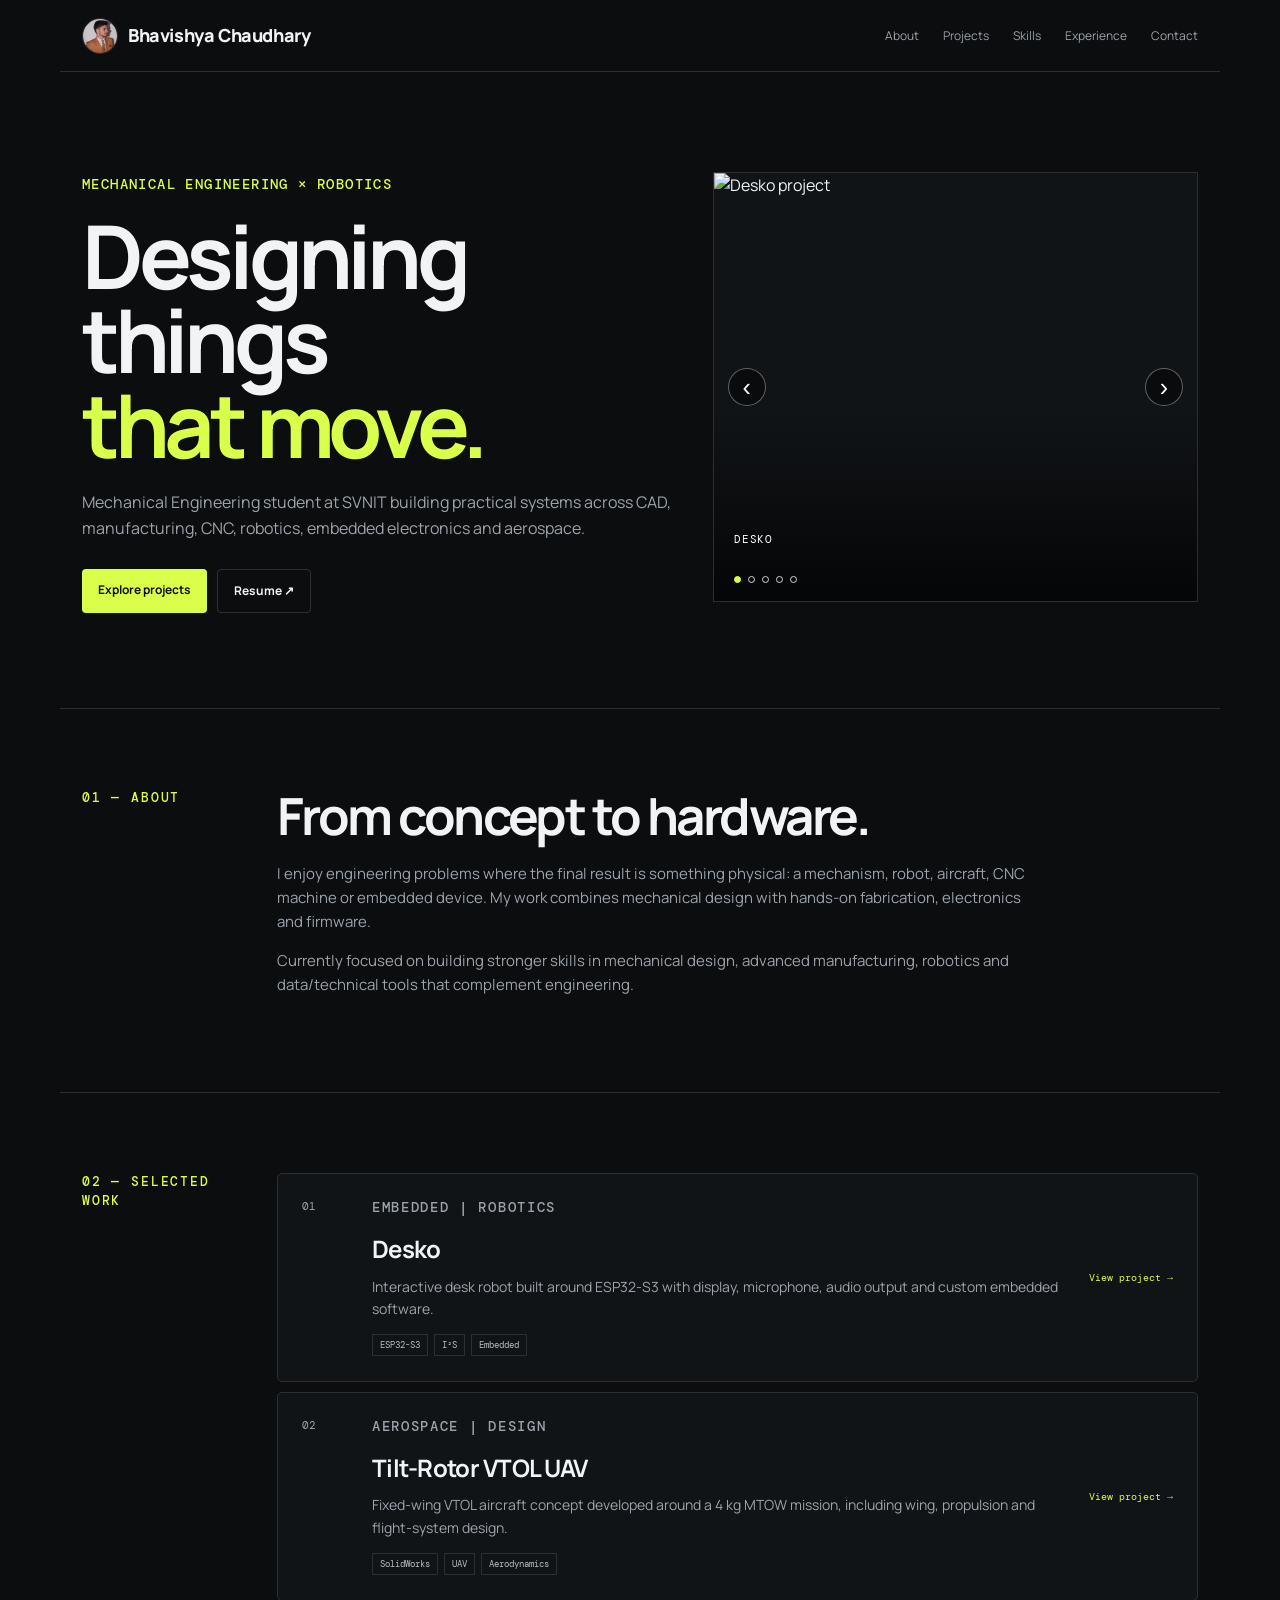
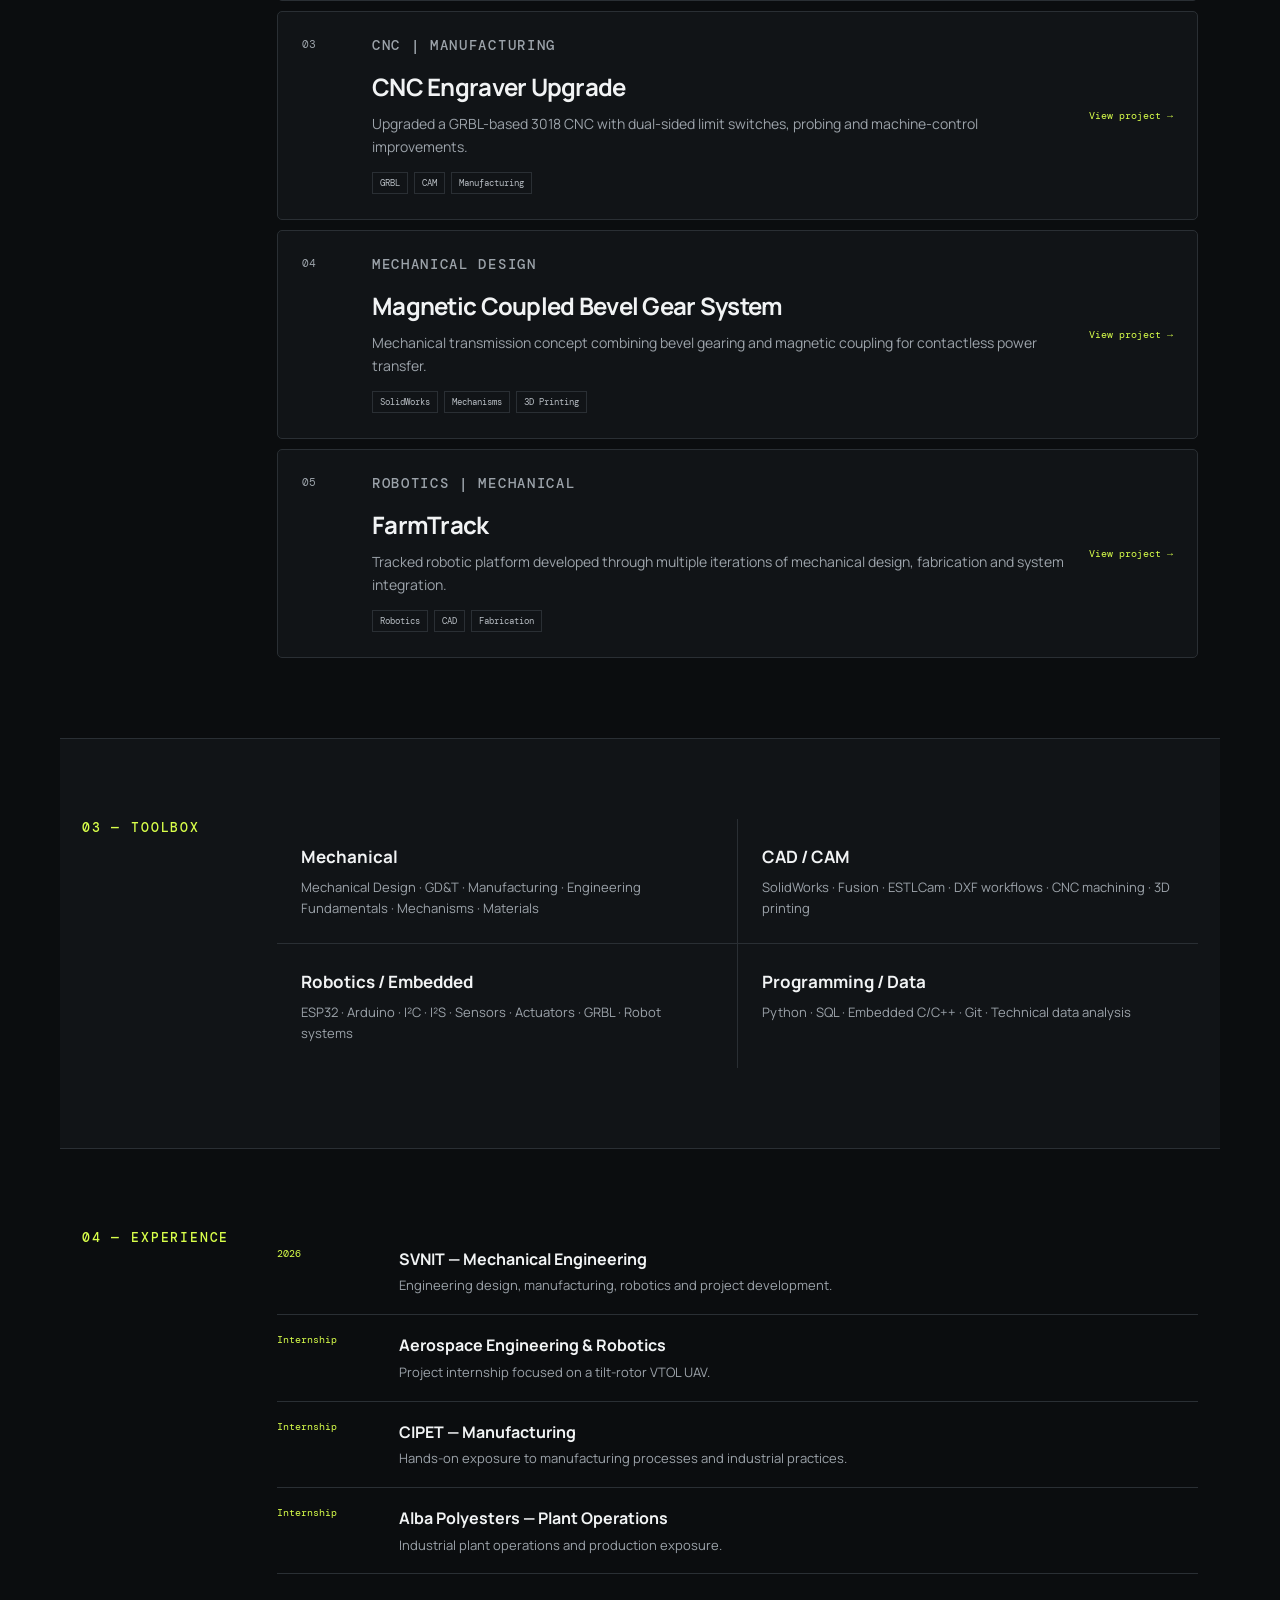
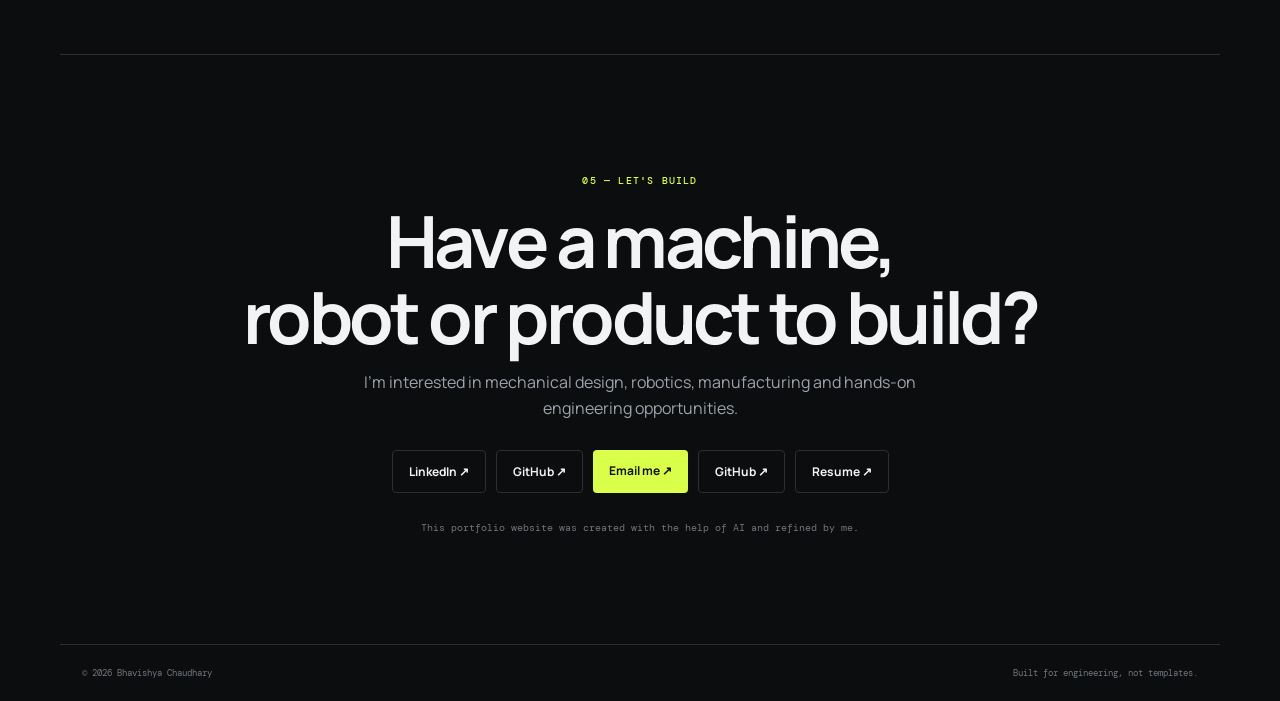
==== commit 1085bec9: "updated links" ====
--- a/index.html
+++ b/index.html
@@ -10,36 +10,58 @@
 <body>
   <header class="nav">
     <a class="logo" href="#top"><img src="assets/profile.jpeg" alt="Bhavishya Chaudhary">Bhavishya Chaudhary</a>
-    <nav>
-      <a href="#about">About</a><a href="#projects">Projects</a>
-      <a href="#projects">Projects</a>
-      <a href="#skills">Skills</a>
-      <a href="#experience">Experience</a>
-      <a href="#contact">Contact</a>
-    </nav>
-    <a class="nav-cta" href="#projects">View Work ↗</a>
+    <nav><a href="#about">About</a><a href="#projects">Projects</a><a href="#skills">Skills</a><a href="#experience">Experience</a><a href="#contact">Contact</a></nav>
   </header>
 
   <main id="top">
     <section class="hero">
-      <div class="hero-copy">
-        <p class="eyebrow">MECHANICAL ENGINEERING × ROBOTICS</p>
-        <h1>Designing things<br><span>that move.</span></h1>
-        <p class="hero-text">
-          Mechanical Engineering student at SVNIT building practical systems across
-          CAD, manufacturing, CNC, robotics, embedded electronics and aerospace.
-        </p>
-        <div class="hero-actions">
-          <a class="button primary" href="#projects">Explore projects</a>
-          <a class="button secondary" href="https://www.linkedin.com/in/bhavishya-chaudhary-svnitin/bhavishya-chaudhary-svnit" target="_blank" rel="noreferrer">LinkedIn ↗</a>
-        </div>
-      </div>
-      <div class="hero-card">
-        <div class="grid-art"></div>
-        <div class="hero-stat"><strong>10+</strong><span>Engineering<br>Projects</span></div>
-        <div class="hero-tag">CAD / CNC / ROBOTICS / UAV</div>
-      </div>
-    </section>
+  <div class="hero-copy">
+    <p class="eyebrow">MECHANICAL ENGINEERING × ROBOTICS</p>
+    <h1>Designing things<br><span>that move.</span></h1>
+    <p class="hero-text">
+      Mechanical Engineering student at SVNIT building practical systems across
+      CAD, manufacturing, CNC, robotics, embedded electronics and aerospace.
+    </p>
+    <div class="hero-actions">
+      <a class="button primary" href="#projects">Explore projects</a>
+      <a class="button secondary" href="https://drive.google.com/file/d/1G9llc9Zs-mlcIw2bbOlYQo4VuichlDHJ/view?usp=sharing" target="_blank" rel="noreferrer">Resume ↗</a>
+    </div>
+  </div>
+
+  <div class="hero-card">
+    <div class="project-slider" aria-label="Project photos">
+      <div class="slide active">
+        <img src="assets/desko.jpg" alt="Desko project">
+        <span>DESKO</span>
+      </div>
+      <div class="slide">
+        <img src="assets/tilt-rotor.jpg" alt="Tilt-Rotor VTOL UAV project">
+        <span>TILT-ROTOR VTOL UAV</span>
+      </div>
+      <div class="slide">
+        <img src="assets/cnc.jpg" alt="CNC engraver upgrade">
+        <span>CNC ENGRAVER</span>
+      </div>
+      <div class="slide">
+        <img src="assets/magnetic-gear.jpg" alt="Magnetic coupled bevel gear system">
+        <span>MAGNETIC COUPLED BEVEL GEAR</span>
+      </div>
+      <div class="slide">
+        <img src="assets/farmtrack.jpg" alt="FarmTrack robot">
+        <span>FARMTRACK</span>
+      </div>
+      <button class="slider-btn prev" type="button" aria-label="Previous project photo">‹</button>
+      <button class="slider-btn next" type="button" aria-label="Next project photo">›</button>
+      <div class="slider-dots" aria-label="Choose project photo">
+        <button class="dot active" type="button" aria-label="Desko"></button>
+        <button class="dot" type="button" aria-label="Tilt-Rotor VTOL UAV"></button>
+        <button class="dot" type="button" aria-label="CNC Engraver"></button>
+        <button class="dot" type="button" aria-label="Magnetic Coupled Bevel Gear"></button>
+        <button class="dot" type="button" aria-label="FarmTrack"></button>
+      </div>
+    </div>
+  </div>
+</section>
 
     <section id="about" class="section about">
       <div class="section-label">01 — ABOUT</div>
@@ -63,7 +85,7 @@
         <article class="project featured">
           <div class="project-number">01</div>
           <div>
-            <p class="project-type">EMBEDDED / ROBOTICS</p>
+            <p class="project-type">EMBEDDED | ROBOTICS</p>
             <h3>Desko</h3>
             <p>Interactive desk robot built around ESP32-S3 with display, microphone, audio output and custom embedded software.</p>
             <div class="chips"><span>ESP32-S3</span><span>I²S</span><span>Embedded</span></div>
@@ -73,7 +95,7 @@
         <article class="project">
           <div class="project-number">02</div>
           <div>
-            <p class="project-type">AEROSPACE / DESIGN</p>
+            <p class="project-type">AEROSPACE | DESIGN</p>
             <h3>Tilt-Rotor VTOL UAV</h3>
             <p>Fixed-wing VTOL aircraft concept developed around a 4 kg MTOW mission, including wing, propulsion and flight-system design.</p>
             <div class="chips"><span>SolidWorks</span><span>UAV</span><span>Aerodynamics</span></div>
@@ -83,7 +105,7 @@
         <article class="project">
           <div class="project-number">03</div>
           <div>
-            <p class="project-type">CNC / MANUFACTURING</p>
+            <p class="project-type">CNC | MANUFACTURING</p>
             <h3>CNC Engraver Upgrade</h3>
             <p>Upgraded a GRBL-based 3018 CNC with dual-sided limit switches, probing and machine-control improvements.</p>
             <div class="chips"><span>GRBL</span><span>CAM</span><span>Manufacturing</span></div>
@@ -103,7 +125,7 @@
         <article class="project">
           <div class="project-number">05</div>
           <div>
-            <p class="project-type">ROBOTICS / MECHANICAL</p>
+            <p class="project-type">ROBOTICS | MECHANICAL</p>
             <h3>FarmTrack</h3>
             <p>Tracked robotic platform developed through multiple iterations of mechanical design, fabrication and system integration.</p>
             <div class="chips"><span>Robotics</span><span>CAD</span><span>Fabrication</span></div>
@@ -144,6 +166,8 @@
         <a class="button secondary" href="https://github.com/bhavishya-chaudharybhavishya-chaudhary" target="_blank" rel="noreferrer">GitHub ↗</a>
         <a class="button secondary" href="https://drive.google.com/file/d/1G9llc9Zs-mlcIw2bbOlYQo4VuichlDHJ/view?usp=sharing" target="_blank" rel="noreferrer">Resume ↗</a>
       </div>
+    
+      <p class="ai-note">This portfolio website was created with the help of AI and refined by me.</p>
     </section>
   </main>
 
@@ -151,5 +175,33 @@
     <span>© 2026 Bhavishya Chaudhary</span>
     <span>Built for engineering, not templates.</span>
   </footer>
+
+<script>
+(() => {
+  const slides = [...document.querySelectorAll('.slide')];
+  const dots = [...document.querySelectorAll('.dot')];
+  const prev = document.querySelector('.slider-btn.prev');
+  const next = document.querySelector('.slider-btn.next');
+  if (!slides.length) return;
+  let current = 0;
+  let timer;
+
+  function show(index) {
+    current = (index + slides.length) % slides.length;
+    slides.forEach((s, i) => s.classList.toggle('active', i === current));
+    dots.forEach((d, i) => d.classList.toggle('active', i === current));
+  }
+  function restart() {
+    clearInterval(timer);
+    timer = setInterval(() => show(current + 1), 4500);
+  }
+  prev.addEventListener('click', () => { show(current - 1); restart(); });
+  next.addEventListener('click', () => { show(current + 1); restart(); });
+  dots.forEach((d, i) => d.addEventListener('click', () => { show(i); restart(); }));
+  show(0);
+  restart();
+})();
+</script>
+
 </body>
 </html>
--- a/style.css
+++ b/style.css
@@ -18,3 +18,21 @@
 .contact{display:block;text-align:center;padding:110px 22px}.contact h2{margin:16px 0;font-size:clamp(42px,6vw,72px)}.contact>p:not(.eyebrow){color:var(--muted);max-width:620px;margin:0 auto}.contact .hero-actions{justify-content:center}
 footer{max-width:var(--max);margin:auto;padding:22px;color:#6f767d;font:9px "DM Mono",monospace;display:flex;justify-content:space-between;border-top:1px solid var(--line)}
 @media(max-width:800px){.nav nav{display:none}.nav-cta{display:none}.hero{padding:65px 22px 75px;min-height:500px}.section{grid-template-columns:1fr;gap:22px;padding:65px 22px}.project{grid-template-columns:30px 1fr}.project-link{grid-column:2;justify-self:start}.skill-grid{grid-template-columns:1fr}footer{flex-direction:column;gap:8px}}
+
+.section-label{font-size:13px;line-height:1.4;letter-spacing:.14em}
+.hero .eyebrow{font-size:14px;letter-spacing:.1em}
+.hero-card{width:min(100%,500px);min-height:430px;background:var(--surface);border:1px solid var(--line);position:relative;overflow:hidden;margin-left:auto}
+.project-slider{position:absolute;inset:0}
+.slide{position:absolute;inset:0;opacity:0;transition:opacity .45s ease;pointer-events:none}
+.slide.active{opacity:1;pointer-events:auto}
+.slide img{width:100%;height:100%;object-fit:cover;display:block}
+.slide:after{content:"";position:absolute;inset:0;background:linear-gradient(transparent 55%,rgba(0,0,0,.75))}
+.slide span{position:absolute;z-index:2;left:20px;bottom:55px;font:11px "DM Mono",monospace;letter-spacing:.08em;color:#fff}
+.slider-btn{position:absolute;z-index:4;top:50%;transform:translateY(-50%);width:38px;height:38px;border:1px solid rgba(255,255,255,.35);background:rgba(0,0,0,.45);color:#fff;border-radius:50%;font-size:25px;line-height:1;cursor:pointer}
+.slider-btn:hover{background:rgba(0,0,0,.75);border-color:var(--accent);color:var(--accent)}
+.slider-btn.prev{left:14px}.slider-btn.next{right:14px}
+.slider-dots{position:absolute;z-index:4;bottom:18px;left:20px;display:flex;gap:7px}
+.dot{width:7px;height:7px;border:1px solid #fff;background:transparent;border-radius:50%;padding:0;cursor:pointer;opacity:.8}
+.dot.active{background:var(--accent);border-color:var(--accent);opacity:1}
+.ai-note{margin-top:28px!important;font:10px "DM Mono",monospace!important;color:#6f767d!important}
+@media(max-width:900px){.hero{display:block}.hero-copy{max-width:760px}.hero-card{margin:45px 0 0;min-height:360px;width:100%}}
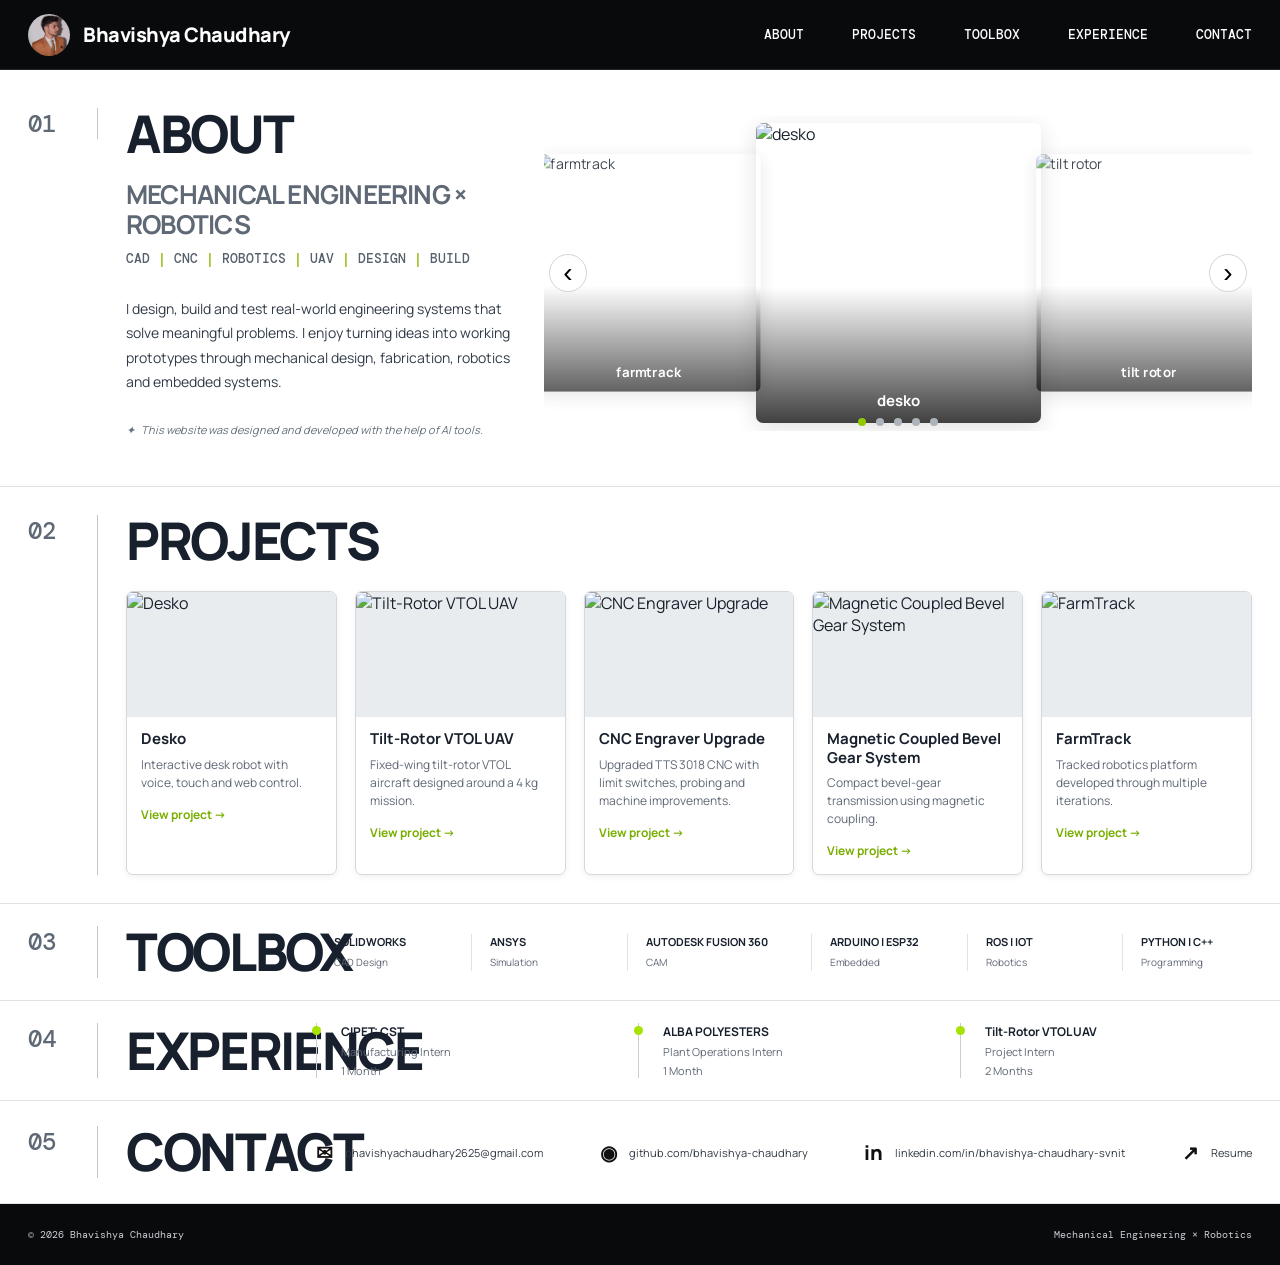
==== commit 9fd4fe79: "updated links" ====
--- a/index.html
+++ b/index.html
@@ -1,207 +1,80 @@
 <!DOCTYPE html>
 <html lang="en">
 <head>
-  <meta charset="UTF-8">
-  <meta name="viewport" content="width=device-width, initial-scale=1.0">
-  <meta name="description" content="Bhavishya Chaudhary — Mechanical Engineering, Robotics, CAD, Manufacturing and Embedded Systems portfolio.">
-  <title>Bhavishya Chaudhary | Mechanical & Robotics Portfolio</title>
-  <link rel="stylesheet" href="style.css">
+<meta charset="UTF-8"><meta name="viewport" content="width=device-width,initial-scale=1.0">
+<meta name="description" content="Bhavishya Chaudhary — Mechanical Engineering and Robotics portfolio.">
+<title>Bhavishya Chaudhary | Mechanical Engineering × Robotics</title>
+<link rel="stylesheet" href="style.css">
 </head>
 <body>
-  <header class="nav">
-    <a class="logo" href="#top"><img src="assets/profile.jpeg" alt="Bhavishya Chaudhary">Bhavishya Chaudhary</a>
-    <nav><a href="#about">About</a><a href="#projects">Projects</a><a href="#skills">Skills</a><a href="#experience">Experience</a><a href="#contact">Contact</a></nav>
-  </header>
+<header class="site-header">
+<a class="brand" href="#about"><img src="assets/profile.jpeg" alt="Bhavishya Chaudhary"><span>Bhavishya Chaudhary</span></a>
+<nav class="main-nav"><a href="#about">ABOUT</a><a href="#projects">PROJECTS</a><a href="#toolbox">TOOLBOX</a><a href="#experience">EXPERIENCE</a><a href="#contact">CONTACT</a></nav>
+</header>
 
-  <main id="top">
-    <section class="hero">
-  <div class="hero-copy">
-    <p class="eyebrow">MECHANICAL ENGINEERING × ROBOTICS</p>
-    <h1>Designing things<br><span>that move.</span></h1>
-    <p class="hero-text">
-      Mechanical Engineering student at SVNIT building practical systems across
-      CAD, manufacturing, CNC, robotics, embedded electronics and aerospace.
-    </p>
-    <div class="hero-actions">
-      <a class="button primary" href="#projects">Explore projects</a>
-      <a class="button secondary" href="https://drive.google.com/file/d/1G9llc9Zs-mlcIw2bbOlYQo4VuichlDHJ/view?usp=sharing" target="_blank" rel="noreferrer">Resume ↗</a>
-    </div>
-  </div>
-
-  <div class="hero-card">
-    <div class="project-slider" aria-label="Project photos">
-      <div class="slide active">
-        <img src="assets/desko.jpg" alt="Desko project">
-        <span>DESKO</span>
-      </div>
-      <div class="slide">
-        <img src="assets/tilt-rotor.jpg" alt="Tilt-Rotor VTOL UAV project">
-        <span>TILT-ROTOR VTOL UAV</span>
-      </div>
-      <div class="slide">
-        <img src="assets/cnc.jpg" alt="CNC engraver upgrade">
-        <span>CNC ENGRAVER</span>
-      </div>
-      <div class="slide">
-        <img src="assets/magnetic-gear.jpg" alt="Magnetic coupled bevel gear system">
-        <span>MAGNETIC COUPLED BEVEL GEAR</span>
-      </div>
-      <div class="slide">
-        <img src="assets/farmtrack.jpg" alt="FarmTrack robot">
-        <span>FARMTRACK</span>
-      </div>
-      <button class="slider-btn prev" type="button" aria-label="Previous project photo">‹</button>
-      <button class="slider-btn next" type="button" aria-label="Next project photo">›</button>
-      <div class="slider-dots" aria-label="Choose project photo">
-        <button class="dot active" type="button" aria-label="Desko"></button>
-        <button class="dot" type="button" aria-label="Tilt-Rotor VTOL UAV"></button>
-        <button class="dot" type="button" aria-label="CNC Engraver"></button>
-        <button class="dot" type="button" aria-label="Magnetic Coupled Bevel Gear"></button>
-        <button class="dot" type="button" aria-label="FarmTrack"></button>
-      </div>
-    </div>
-  </div>
+<main>
+<section id="about" class="about-section">
+<div class="section-index">01</div>
+<div class="about-copy">
+<h1>ABOUT</h1>
+<h2>MECHANICAL ENGINEERING × ROBOTICS</h2>
+<p class="specialties">CAD <span>|</span> CNC <span>|</span> ROBOTICS <span>|</span> UAV <span>|</span> DESIGN <span>|</span> BUILD</p>
+<p class="intro">I design, build and test real-world engineering systems that solve meaningful problems. I enjoy turning ideas into working prototypes through mechanical design, fabrication, robotics and embedded systems.</p>
+<p class="ai-note">✦ &nbsp; This website was designed and developed with the help of AI tools.</p>
+</div>
+<div class="showcase">
+<div id="carousel" class="carousel">
+<div class="carousel-track"></div>
+<button class="carousel-arrow left" type="button" aria-label="Previous image">‹</button>
+<button class="carousel-arrow right" type="button" aria-label="Next image">›</button>
+<div class="carousel-dots"></div>
+</div>
+</div>
 </section>
 
-    <section id="about" class="section about">
-      <div class="section-label">01 — ABOUT</div>
-      <div>
-        <h2>From concept to hardware.</h2>
-        <p>
-          I enjoy engineering problems where the final result is something physical:
-          a mechanism, robot, aircraft, CNC machine or embedded device. My work combines
-          mechanical design with hands-on fabrication, electronics and firmware.
-        </p>
-        <p>
-          Currently focused on building stronger skills in mechanical design, advanced
-          manufacturing, robotics and data/technical tools that complement engineering.
-        </p>
-      </div>
-    </section>
+<section id="projects" class="content-section projects-section">
+<div class="section-index">02</div>
+<div class="section-content"><h2 class="section-title">PROJECTS</h2>
+<div class="project-grid">
+<a class="project-card" href="projects/desko.html"><div class="project-image"><img data-project-image="desko" alt="Desko"></div><div class="project-card-body"><h3>Desko</h3><p>Interactive desk robot with voice, touch and web control.</p><span>View project →</span></div></a>
+<a class="project-card" href="projects/tilt-rotor-vtol.html"><div class="project-image"><img data-project-image="tilt-rotor" alt="Tilt-Rotor VTOL UAV"></div><div class="project-card-body"><h3>Tilt-Rotor VTOL UAV</h3><p>Fixed-wing tilt-rotor VTOL aircraft designed around a 4 kg mission.</p><span>View project →</span></div></a>
+<a class="project-card" href="projects/cnc-engraver.html"><div class="project-image"><img data-project-image="cnc" alt="CNC Engraver Upgrade"></div><div class="project-card-body"><h3>CNC Engraver Upgrade</h3><p>Upgraded TTS 3018 CNC with limit switches, probing and machine improvements.</p><span>View project →</span></div></a>
+<a class="project-card" href="projects/magnetic-bevel-gear.html"><div class="project-image"><img data-project-image="magnetic" alt="Magnetic Coupled Bevel Gear System"></div><div class="project-card-body"><h3>Magnetic Coupled Bevel Gear System</h3><p>Compact bevel-gear transmission using magnetic coupling.</p><span>View project →</span></div></a>
+<a class="project-card" href="projects/farmtrack.html"><div class="project-image"><img data-project-image="farmtrack" alt="FarmTrack"></div><div class="project-card-body"><h3>FarmTrack</h3><p>Tracked robotics platform developed through multiple iterations.</p><span>View project →</span></div></a>
+</div></div>
+</section>
 
-    <section id="projects" class="section">
-      <div class="section-label">02 — SELECTED WORK</div>
-      <div class="projects">
-        <article class="project featured">
-          <div class="project-number">01</div>
-          <div>
-            <p class="project-type">EMBEDDED | ROBOTICS</p>
-            <h3>Desko</h3>
-            <p>Interactive desk robot built around ESP32-S3 with display, microphone, audio output and custom embedded software.</p>
-            <div class="chips"><span>ESP32-S3</span><span>I²S</span><span>Embedded</span></div>
-          </div>
-          <a class="project-link" href="projects/desko.html">View project →</a>
-        </article>
-        <article class="project">
-          <div class="project-number">02</div>
-          <div>
-            <p class="project-type">AEROSPACE | DESIGN</p>
-            <h3>Tilt-Rotor VTOL UAV</h3>
-            <p>Fixed-wing VTOL aircraft concept developed around a 4 kg MTOW mission, including wing, propulsion and flight-system design.</p>
-            <div class="chips"><span>SolidWorks</span><span>UAV</span><span>Aerodynamics</span></div>
-          </div>
-          <a class="project-link" href="projects/tilt-rotor-vtol.html">View project →</a>
-        </article>
-        <article class="project">
-          <div class="project-number">03</div>
-          <div>
-            <p class="project-type">CNC | MANUFACTURING</p>
-            <h3>CNC Engraver Upgrade</h3>
-            <p>Upgraded a GRBL-based 3018 CNC with dual-sided limit switches, probing and machine-control improvements.</p>
-            <div class="chips"><span>GRBL</span><span>CAM</span><span>Manufacturing</span></div>
-          </div>
-          <a class="project-link" href="projects/cnc-engraver.html">View project →</a>
-        </article>
-        <article class="project">
-          <div class="project-number">04</div>
-          <div>
-            <p class="project-type">MECHANICAL DESIGN</p>
-            <h3>Magnetic Coupled Bevel Gear System</h3>
-            <p>Mechanical transmission concept combining bevel gearing and magnetic coupling for contactless power transfer.</p>
-            <div class="chips"><span>SolidWorks</span><span>Mechanisms</span><span>3D Printing</span></div>
-          </div>
-          <a class="project-link" href="projects/magnetic-bevel-gear.html">View project →</a>
-        </article>
-        <article class="project">
-          <div class="project-number">05</div>
-          <div>
-            <p class="project-type">ROBOTICS | MECHANICAL</p>
-            <h3>FarmTrack</h3>
-            <p>Tracked robotic platform developed through multiple iterations of mechanical design, fabrication and system integration.</p>
-            <div class="chips"><span>Robotics</span><span>CAD</span><span>Fabrication</span></div>
-          </div>
-          <a class="project-link" href="projects/farmtrack.html">View project →</a>
-        </article>
-      </div>
-    </section>
+<section id="toolbox" class="content-section toolbox-section">
+<div class="section-index">03</div><div class="section-content toolbox-content"><h2 class="section-title">TOOLBOX</h2>
+<div class="tool-list">
+<div class="tool"><strong>SOLIDWORKS</strong><span>CAD Design</span></div>
+<div class="tool"><strong>ANSYS</strong><span>Simulation</span></div>
+<div class="tool"><strong>AUTODESK FUSION 360</strong><span>CAM</span></div>
+<div class="tool"><strong>ARDUINO | ESP32</strong><span>Embedded</span></div>
+<div class="tool"><strong>ROS | IOT</strong><span>Robotics</span></div>
+<div class="tool"><strong>PYTHON | C++</strong><span>Programming</span></div>
+</div></div>
+</section>
 
-    <section id="skills" class="section skills-section">
-      <div class="section-label">03 — TOOLBOX</div>
-      <div class="skill-grid">
-        <div><h3>Mechanical</h3><p>Mechanical Design · GD&T · Manufacturing · Engineering Fundamentals · Mechanisms · Materials</p></div>
-        <div><h3>CAD / CAM</h3><p>SolidWorks · Fusion · ESTLCam · DXF workflows · CNC machining · 3D printing</p></div>
-        <div><h3>Robotics / Embedded</h3><p>ESP32 · Arduino · I²C · I²S · Sensors · Actuators · GRBL · Robot systems</p></div>
-        <div><h3>Programming / Data</h3><p>Python · SQL · Embedded C/C++ · Git · Technical data analysis</p></div>
-      </div>
-    </section>
+<section id="experience" class="content-section experience-section">
+<div class="section-index">04</div><div class="section-content"><h2 class="section-title">EXPERIENCE</h2>
+<div class="experience-list">
+<article><span class="timeline-dot"></span><div><strong>CIPET: CST</strong><small>Manufacturing Intern</small><small>1 Month</small></div></article>
+<article><span class="timeline-dot"></span><div><strong>ALBA POLYESTERS</strong><small>Plant Operations Intern</small><small>1 Month</small></div></article>
+<article><span class="timeline-dot"></span><div><strong>Tilt-Rotor VTOL UAV</strong><small>Project Intern</small><small>2 Months</small></div></article>
+</div></div>
+</section>
 
-    <section id="experience" class="section">
-      <div class="section-label">04 — EXPERIENCE</div>
-      <div class="timeline">
-        <div class="timeline-item"><span>2026</span><div><h3>SVNIT — Mechanical Engineering</h3><p>Engineering design, manufacturing, robotics and project development.</p></div></div>
-        <div class="timeline-item"><span>Internship</span><div><h3>Aerospace Engineering & Robotics</h3><p>Project internship focused on a tilt-rotor VTOL UAV.</p></div></div>
-        <div class="timeline-item"><span>Internship</span><div><h3>CIPET — Manufacturing</h3><p>Hands-on exposure to manufacturing processes and industrial practices.</p></div></div>
-        <div class="timeline-item"><span>Internship</span><div><h3>Alba Polyesters — Plant Operations</h3><p>Industrial plant operations and production exposure.</p></div></div>
-      </div>
-    </section>
-
-    <section id="contact" class="section contact">
-      <p class="eyebrow">05 — LET'S BUILD</p>
-      <h2>Have a machine,<br>robot or product to build?</h2>
-      <p>I'm interested in mechanical design, robotics, manufacturing and hands-on engineering opportunities.</p>
-      <div class="hero-actions">
-        <a class="button secondary" href="https://www.linkedin.com/in/bhavishya-chaudhary-svnitin/bhavishya-chaudhary-svnit" target="_blank" rel="noreferrer">LinkedIn ↗</a>
-        <a class="button secondary" href="https://github.com/bhavishya-chaudharybhavishya-chaudhary" target="_blank" rel="noreferrer">GitHub ↗</a>
-        <a class="button primary" href="mailto:bhavishyachaudhary2625@gmail.com">Email me ↗</a>
-        <a class="button secondary" href="https://github.com/bhavishya-chaudharybhavishya-chaudhary" target="_blank" rel="noreferrer">GitHub ↗</a>
-        <a class="button secondary" href="https://drive.google.com/file/d/1G9llc9Zs-mlcIw2bbOlYQo4VuichlDHJ/view?usp=sharing" target="_blank" rel="noreferrer">Resume ↗</a>
-      </div>
-    
-      <p class="ai-note">This portfolio website was created with the help of AI and refined by me.</p>
-    </section>
-  </main>
-
-  <footer>
-    <span>© 2026 Bhavishya Chaudhary</span>
-    <span>Built for engineering, not templates.</span>
-  </footer>
-
-<script>
-(() => {
-  const slides = [...document.querySelectorAll('.slide')];
-  const dots = [...document.querySelectorAll('.dot')];
-  const prev = document.querySelector('.slider-btn.prev');
-  const next = document.querySelector('.slider-btn.next');
-  if (!slides.length) return;
-  let current = 0;
-  let timer;
-
-  function show(index) {
-    current = (index + slides.length) % slides.length;
-    slides.forEach((s, i) => s.classList.toggle('active', i === current));
-    dots.forEach((d, i) => d.classList.toggle('active', i === current));
-  }
-  function restart() {
-    clearInterval(timer);
-    timer = setInterval(() => show(current + 1), 4500);
-  }
-  prev.addEventListener('click', () => { show(current - 1); restart(); });
-  next.addEventListener('click', () => { show(current + 1); restart(); });
-  dots.forEach((d, i) => d.addEventListener('click', () => { show(i); restart(); }));
-  show(0);
-  restart();
-})();
-</script>
-
-</body>
-</html>
+<section id="contact" class="content-section contact-section">
+<div class="section-index">05</div><div class="section-content contact-content"><h2 class="section-title">CONTACT</h2>
+<div class="contact-links">
+<a href="mailto:bhavishyachaudhary2625@gmail.com"><span>✉</span>bhavishyachaudhary2625@gmail.com</a>
+<a href="https://github.com/bhavishya-chaudhary" target="_blank" rel="noreferrer"><span>◉</span>github.com/bhavishya-chaudhary</a>
+<a href="https://www.linkedin.com/in/bhavishya-chaudhary-svnit" target="_blank" rel="noreferrer"><span>in</span>linkedin.com/in/bhavishya-chaudhary-svnit</a>
+<a href="https://drive.google.com/file/d/1G9llc9Zs-mlcIw2bbOlYQo4VuichlDHJ/view?usp=sharing" target="_blank" rel="noreferrer"><span>↗</span>Resume</a>
+</div></div>
+</section>
+</main>
+<footer><span>© 2026 Bhavishya Chaudhary</span><span>Mechanical Engineering × Robotics</span></footer>
+<script src="script.js"></script>
+</body></html>
--- a/style.css
+++ b/style.css
@@ -1,38 +1,19 @@
 @import url('https://fonts.googleapis.com/css2?family=DM+Mono:wght@400;500&family=Manrope:wght@400;500;600;700;800&display=swap');
-:root{--bg:#0b0d0f;--surface:#111417;--surface2:#171b1f;--text:#f1f3f4;--muted:#9ca3aa;--line:#2a2f34;--accent:#d9ff4a;--max:1160px}
-*{box-sizing:border-box}html{scroll-behavior:smooth}body{margin:0;background:var(--bg);color:var(--text);font-family:Manrope,Arial,sans-serif;line-height:1.6}a{color:inherit;text-decoration:none}
-.nav{height:72px;max-width:var(--max);margin:auto;display:flex;align-items:center;justify-content:space-between;padding:0 22px;border-bottom:1px solid var(--line)}
-.logo{display:flex;align-items:center;gap:10px;font-size:18px;font-weight:800;letter-spacing:-.4px;white-space:nowrap}.logo span{color:var(--accent)}
-.logo img{width:36px;height:36px;border-radius:50%;object-fit:cover;border:1px solid var(--line)}
-.nav nav{display:flex;gap:24px;font-size:12px;color:var(--muted)}.nav nav a:hover{color:var(--text)}.nav-cta{font-size:11px;border:1px solid var(--line);padding:9px 13px;border-radius:4px}
-.hero{max-width:var(--max);margin:auto;min-height:590px;padding:90px 22px 95px;display:flex;align-items:center}
-.hero-copy{max-width:800px}.eyebrow,.project-type,.section-label{font:500 10px/1.2 "DM Mono",monospace;letter-spacing:.12em;color:var(--accent)}
-h1{font-size:clamp(54px,7vw,88px);line-height:.96;letter-spacing:-.06em;margin:20px 0 24px}h1 span{color:var(--accent)}
-.hero-text{max-width:650px;color:var(--muted);font-size:16px}.hero-actions{display:flex;flex-wrap:wrap;gap:10px;margin-top:28px}.button{display:inline-block;padding:11px 16px;border-radius:4px;font-size:12px;font-weight:700}.primary{background:var(--accent);color:#111}.secondary{border:1px solid var(--line)}.secondary:hover{border-color:var(--accent);color:var(--accent)}
-.section{max-width:var(--max);margin:auto;padding:80px 22px;border-top:1px solid var(--line);display:grid;grid-template-columns:150px 1fr;gap:45px}
-.section h2{font-size:clamp(34px,4vw,52px);line-height:1.05;letter-spacing:-.05em;margin:0 0 20px}.about p{max-width:750px;color:var(--muted);font-size:15px}
-.projects{display:grid;gap:10px}.project{background:var(--surface);border:1px solid var(--line);display:grid;grid-template-columns:48px 1fr auto;gap:22px;padding:25px 24px;border-radius:5px}.project:hover{border-color:#3b4248}.project-number{font:11px "DM Mono",monospace;color:var(--muted)}.project h3{font-size:24px;letter-spacing:-.03em;margin:3px 0 7px}.project p{color:var(--muted);max-width:700px;margin:0 0 14px;font-size:14px}.project-link{font:10px "DM Mono",monospace;align-self:center;color:var(--accent);white-space:nowrap}
-.chips{display:flex;flex-wrap:wrap;gap:6px}.chips span{border:1px solid var(--line);padding:4px 7px;color:#b8bec4;font:9px "DM Mono",monospace}
-.skills-section{background:var(--surface)}.skill-grid{display:grid;grid-template-columns:1fr 1fr;gap:1px;background:var(--line)}.skill-grid>div{background:var(--surface);padding:24px}.skill-grid h3{margin:0 0 7px;font-size:17px}.skill-grid p{margin:0;color:var(--muted);font-size:13px}
-.timeline{display:grid}.timeline-item{display:grid;grid-template-columns:100px 1fr;gap:22px;padding:18px 0;border-bottom:1px solid var(--line)}.timeline-item>span{font:10px "DM Mono",monospace;color:var(--accent)}.timeline-item h3{margin:0 0 3px;font-size:16px}.timeline-item p{margin:0;color:var(--muted);font-size:13px}
-.contact{display:block;text-align:center;padding:110px 22px}.contact h2{margin:16px 0;font-size:clamp(42px,6vw,72px)}.contact>p:not(.eyebrow){color:var(--muted);max-width:620px;margin:0 auto}.contact .hero-actions{justify-content:center}
-footer{max-width:var(--max);margin:auto;padding:22px;color:#6f767d;font:9px "DM Mono",monospace;display:flex;justify-content:space-between;border-top:1px solid var(--line)}
-@media(max-width:800px){.nav nav{display:none}.nav-cta{display:none}.hero{padding:65px 22px 75px;min-height:500px}.section{grid-template-columns:1fr;gap:22px;padding:65px 22px}.project{grid-template-columns:30px 1fr}.project-link{grid-column:2;justify-self:start}.skill-grid{grid-template-columns:1fr}footer{flex-direction:column;gap:8px}}
-
-.section-label{font-size:13px;line-height:1.4;letter-spacing:.14em}
-.hero .eyebrow{font-size:14px;letter-spacing:.1em}
-.hero-card{width:min(100%,500px);min-height:430px;background:var(--surface);border:1px solid var(--line);position:relative;overflow:hidden;margin-left:auto}
-.project-slider{position:absolute;inset:0}
-.slide{position:absolute;inset:0;opacity:0;transition:opacity .45s ease;pointer-events:none}
-.slide.active{opacity:1;pointer-events:auto}
-.slide img{width:100%;height:100%;object-fit:cover;display:block}
-.slide:after{content:"";position:absolute;inset:0;background:linear-gradient(transparent 55%,rgba(0,0,0,.75))}
-.slide span{position:absolute;z-index:2;left:20px;bottom:55px;font:11px "DM Mono",monospace;letter-spacing:.08em;color:#fff}
-.slider-btn{position:absolute;z-index:4;top:50%;transform:translateY(-50%);width:38px;height:38px;border:1px solid rgba(255,255,255,.35);background:rgba(0,0,0,.45);color:#fff;border-radius:50%;font-size:25px;line-height:1;cursor:pointer}
-.slider-btn:hover{background:rgba(0,0,0,.75);border-color:var(--accent);color:var(--accent)}
-.slider-btn.prev{left:14px}.slider-btn.next{right:14px}
-.slider-dots{position:absolute;z-index:4;bottom:18px;left:20px;display:flex;gap:7px}
-.dot{width:7px;height:7px;border:1px solid #fff;background:transparent;border-radius:50%;padding:0;cursor:pointer;opacity:.8}
-.dot.active{background:var(--accent);border-color:var(--accent);opacity:1}
-.ai-note{margin-top:28px!important;font:10px "DM Mono",monospace!important;color:#6f767d!important}
-@media(max-width:900px){.hero{display:block}.hero-copy{max-width:760px}.hero-card{margin:45px 0 0;min-height:360px;width:100%}}
+:root{--bg:#fff;--ink:#17202c;--muted:#5f6875;--line:#dfe3e8;--accent:#baff00;--max:1360px}
+*{box-sizing:border-box}html{scroll-behavior:smooth}body{margin:0;background:#fff;color:var(--ink);font-family:Manrope,Arial,sans-serif}a{color:inherit;text-decoration:none}
+.site-header{height:70px;background:#080a0c;color:#fff;display:flex;align-items:center;justify-content:space-between;padding:0 max(28px,calc((100vw - var(--max))/2));position:sticky;top:0;z-index:50;border-bottom:1px solid #25282b}
+.brand{display:flex;align-items:center;gap:13px;font-size:20px;font-weight:800;letter-spacing:-.5px}.brand img{width:42px;height:42px;border-radius:50%;object-fit:cover}.main-nav{display:flex;gap:48px;height:100%;align-items:center}.main-nav a{font:500 13px "DM Mono",monospace}.main-nav a:hover{color:var(--accent)}
+.about-section,.content-section{max-width:var(--max);margin:0 auto;display:grid;grid-template-columns:70px 390px 1fr;gap:28px;padding:38px 28px;border-bottom:1px solid var(--line)}
+.about-section{min-height:390px;align-items:start}.section-index{font:500 24px "DM Mono",monospace;color:var(--muted);border-right:1px solid #bfc5cb;padding-right:18px}
+.about-copy h1,.section-title{margin:0;font-size:52px;line-height:1;letter-spacing:-.045em;font-weight:800}.about-copy h2{font-size:26px;line-height:1.15;margin:20px 0 10px;color:var(--muted);letter-spacing:-.03em}.specialties{font:500 13px "DM Mono",monospace;color:#56606d;margin:0}.specialties span{color:#8ab800}.intro{font-size:14px;line-height:1.75;color:#313b47;max-width:390px;margin-top:30px}.ai-note{font-size:11px;font-style:italic;color:#65707c;margin-top:27px}
+.showcase{height:330px;display:flex;align-items:center;justify-content:center}.carousel{position:relative;width:100%;height:315px;overflow:hidden}.carousel-track{position:absolute;inset:0;display:flex;align-items:center;justify-content:center}
+.carousel-card{position:absolute;width:255px;height:270px;border-radius:7px;overflow:hidden;transition:transform .55s ease,opacity .55s ease,filter .55s ease;box-shadow:0 5px 22px rgba(0,0,0,.12)}.carousel-card img{width:100%;height:100%;object-fit:cover;display:block}.carousel-card:after{content:"";position:absolute;inset:0;background:linear-gradient(to bottom,transparent 55%,rgba(0,0,0,.75))}.carousel-card.center{width:285px;height:300px;z-index:5}.carousel-card.left1{transform:translateX(-250px) scale(.88);opacity:.82;z-index:4}.carousel-card.right1{transform:translateX(250px) scale(.88);opacity:.82;z-index:4}.carousel-card.left2{transform:translateX(-475px) scale(.72);opacity:.28;filter:blur(.3px);z-index:2}.carousel-card.right2{transform:translateX(475px) scale(.72);opacity:.28;filter:blur(.3px);z-index:2}.carousel-card.far{opacity:0;transform:scale(.55);z-index:1}.carousel-card .image-name{position:absolute;z-index:3;bottom:12px;left:0;right:0;text-align:center;color:#fff;font-size:15px;font-weight:700}
+.carousel-arrow{position:absolute;top:50%;transform:translateY(-50%);z-index:10;width:38px;height:38px;border:1px solid #d0d5da;background:#fff;border-radius:50%;font-size:28px;line-height:30px;cursor:pointer}.carousel-arrow:hover{background:var(--accent);border-color:var(--accent)}.carousel-arrow.left{left:5px}.carousel-arrow.right{right:5px}
+.carousel-dots{position:absolute;bottom:0;left:0;right:0;z-index:12;text-align:center}.carousel-dots button{width:8px;height:8px;border:0;border-radius:50%;background:#adb3ba;margin:0 5px;padding:0;cursor:pointer}.carousel-dots button.active{background:#91c900}
+.projects-section{grid-template-columns:70px 1fr;padding-top:28px;padding-bottom:28px}.section-content{min-width:0}.project-grid{display:grid;grid-template-columns:repeat(5,1fr);gap:18px;margin-top:24px}.project-card{border:1px solid #d5d9de;border-radius:7px;overflow:hidden;background:#fff;box-shadow:0 2px 6px rgba(0,0,0,.06);transition:transform .2s,box-shadow .2s}.project-card:hover{transform:translateY(-3px);box-shadow:0 8px 22px rgba(0,0,0,.11)}.project-image{height:125px;background:#e9ecef;overflow:hidden}.project-image img{width:100%;height:100%;object-fit:cover}.project-card-body{padding:13px 14px 14px}.project-card h3{font-size:15px;line-height:1.25;margin:0 0 7px}.project-card p{font-size:12px;line-height:1.5;color:#5f6875;margin:0 0 10px}.project-card-body span{font-size:12px;color:#79ae00;font-weight:700}
+.toolbox-section{grid-template-columns:70px 1fr;padding-top:22px;padding-bottom:22px}.toolbox-content{display:grid;grid-template-columns:190px 1fr;align-items:center}.tool-list{display:flex;align-items:center;justify-content:space-between;gap:18px}.tool{padding:0 18px;border-left:1px solid var(--line);min-width:130px}.tool:first-child{border-left:0}.tool strong{display:block;font-size:11px;white-space:nowrap}.tool span{font-size:10px;color:var(--muted)}
+.experience-section{grid-template-columns:70px 1fr;padding-top:22px;padding-bottom:22px}.experience-section .section-content{display:grid;grid-template-columns:190px 1fr;align-items:center}.experience-list{display:grid;grid-template-columns:repeat(3,1fr);gap:30px}.experience-list article{position:relative;padding-left:24px;border-left:1px solid #c9ced4}.timeline-dot{position:absolute;width:9px;height:9px;border-radius:50%;background:#a6e300;left:-5px;top:3px}.experience-list strong{display:block;font-size:12px}.experience-list small{display:block;color:var(--muted);font-size:11px;margin-top:4px}
+.contact-section{grid-template-columns:70px 1fr;padding-top:25px;padding-bottom:25px}.contact-section .section-content{display:grid;grid-template-columns:190px 1fr;align-items:center}.contact-links{display:flex;justify-content:space-between;gap:24px;align-items:center}.contact-links a{font-size:11px;display:flex;align-items:center;gap:12px;color:#303842;white-space:nowrap}.contact-links span{font-weight:800;font-size:20px;color:#111}
+footer{background:#080a0c;color:#cbd0d5;padding:24px max(28px,calc((100vw - var(--max))/2));display:flex;justify-content:space-between;font:10px "DM Mono",monospace}
+@media(max-width:1100px){.main-nav{gap:22px}.about-section{grid-template-columns:55px 1fr}.showcase{grid-column:2}.project-grid{grid-template-columns:repeat(3,1fr)}.toolbox-content,.experience-section .section-content,.contact-section .section-content{grid-template-columns:150px 1fr}.tool-list{overflow:auto;justify-content:flex-start}.contact-links{flex-wrap:wrap;justify-content:flex-start}}
+@media(max-width:760px){.site-header{padding:0 16px}.brand{font-size:16px}.brand img{width:36px;height:36px}.main-nav{display:none}.about-section,.content-section{display:block;padding:32px 18px}.section-index{border-right:0;border-bottom:1px solid var(--line);padding:0 0 8px;margin-bottom:18px}.about-copy h1,.section-title{font-size:42px}.about-copy h2{font-size:21px}.showcase{height:290px;margin-top:30px}.carousel{height:275px}.carousel-card{width:190px;height:215px}.carousel-card.center{width:220px;height:240px}.carousel-card.left1{transform:translateX(-145px) scale(.82)}.carousel-card.right1{transform:translateX(145px) scale(.82)}.carousel-card.left2{transform:translateX(-260px) scale(.65)}.carousel-card.right2{transform:translateX(260px) scale(.65)}.project-grid{grid-template-columns:1fr}.project-image{height:190px}.toolbox-content,.experience-section .section-content,.contact-section .section-content{display:block}.tool-list{margin-top:22px;display:grid;grid-template-columns:1fr 1fr;overflow:visible}.tool{border-left:0;border-top:1px solid var(--line);padding:14px 4px}.experience-list{grid-template-columns:1fr;gap:16px;margin-top:22px}.contact-links{display:grid;gap:16px;margin-top:22px}footer{flex-direction:column;gap:10px;padding:20px 18px}}
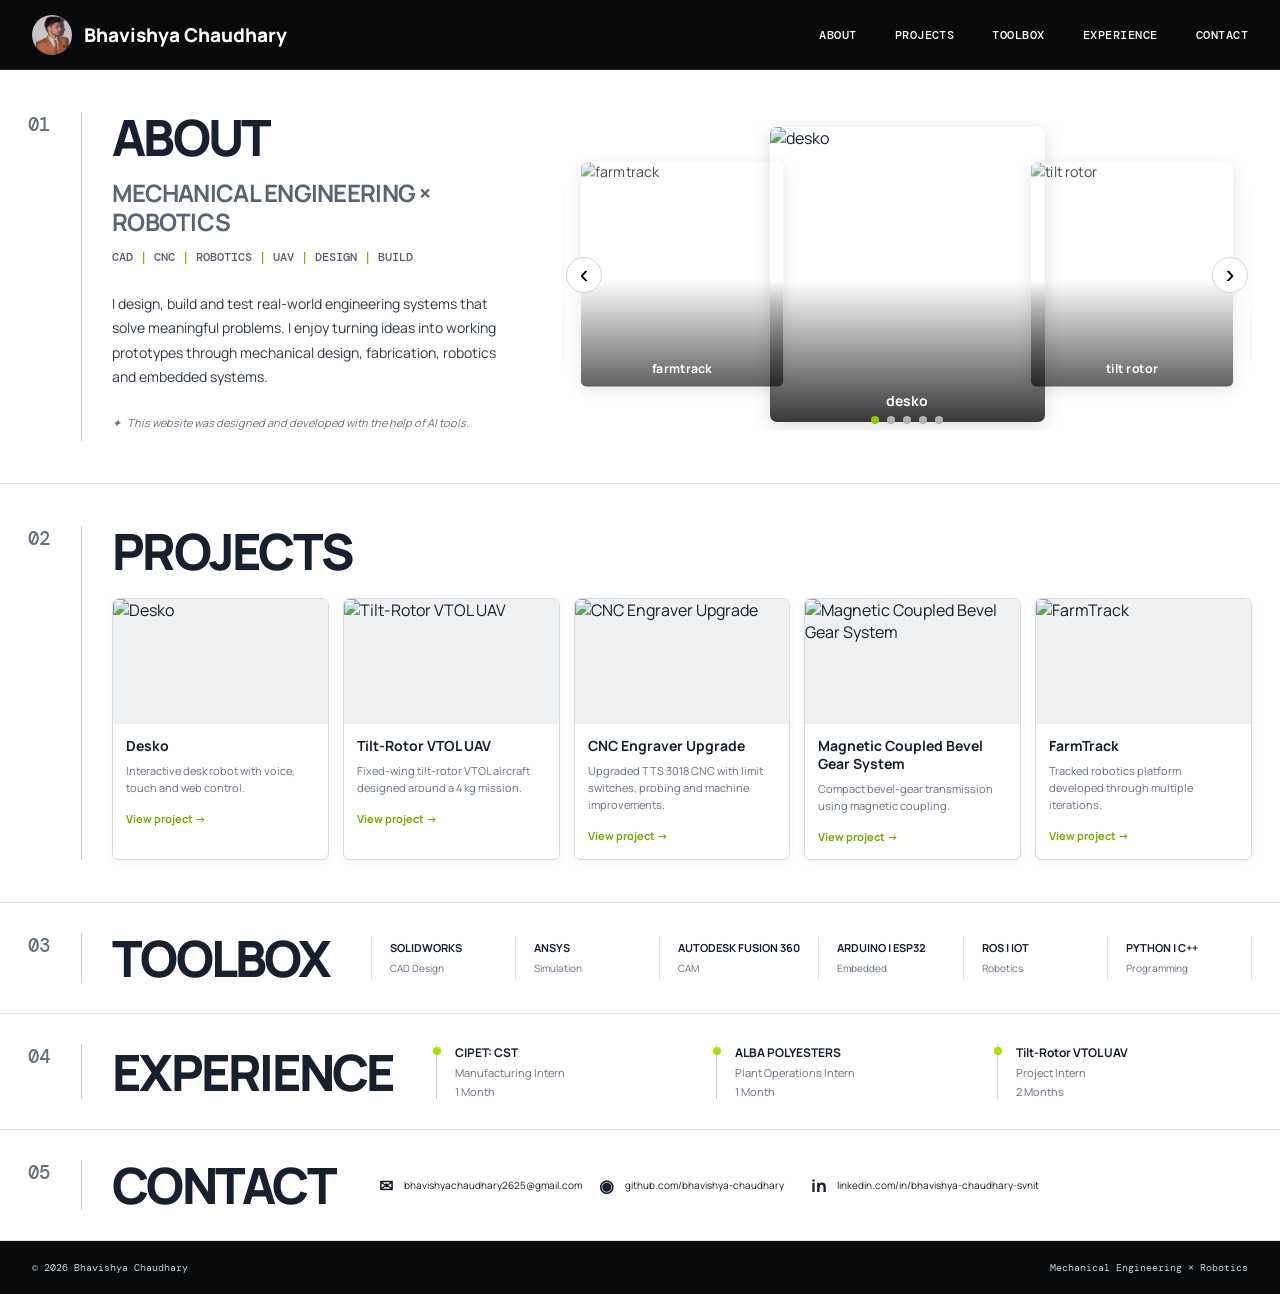
==== commit 7acc1214: "updated links" ====
--- a/index.html
+++ b/index.html
@@ -71,7 +71,6 @@
 <a href="mailto:bhavishyachaudhary2625@gmail.com"><span>✉</span>bhavishyachaudhary2625@gmail.com</a>
 <a href="https://github.com/bhavishya-chaudhary" target="_blank" rel="noreferrer"><span>◉</span>github.com/bhavishya-chaudhary</a>
 <a href="https://www.linkedin.com/in/bhavishya-chaudhary-svnit" target="_blank" rel="noreferrer"><span>in</span>linkedin.com/in/bhavishya-chaudhary-svnit</a>
-<a href="https://drive.google.com/file/d/1G9llc9Zs-mlcIw2bbOlYQo4VuichlDHJ/view?usp=sharing" target="_blank" rel="noreferrer"><span>↗</span>Resume</a>
 </div></div>
 </section>
 </main>
--- a/style.css
+++ b/style.css
@@ -1,19 +1,35 @@
 @import url('https://fonts.googleapis.com/css2?family=DM+Mono:wght@400;500&family=Manrope:wght@400;500;600;700;800&display=swap');
-:root{--bg:#fff;--ink:#17202c;--muted:#5f6875;--line:#dfe3e8;--accent:#baff00;--max:1360px}
-*{box-sizing:border-box}html{scroll-behavior:smooth}body{margin:0;background:#fff;color:var(--ink);font-family:Manrope,Arial,sans-serif}a{color:inherit;text-decoration:none}
-.site-header{height:70px;background:#080a0c;color:#fff;display:flex;align-items:center;justify-content:space-between;padding:0 max(28px,calc((100vw - var(--max))/2));position:sticky;top:0;z-index:50;border-bottom:1px solid #25282b}
-.brand{display:flex;align-items:center;gap:13px;font-size:20px;font-weight:800;letter-spacing:-.5px}.brand img{width:42px;height:42px;border-radius:50%;object-fit:cover}.main-nav{display:flex;gap:48px;height:100%;align-items:center}.main-nav a{font:500 13px "DM Mono",monospace}.main-nav a:hover{color:var(--accent)}
-.about-section,.content-section{max-width:var(--max);margin:0 auto;display:grid;grid-template-columns:70px 390px 1fr;gap:28px;padding:38px 28px;border-bottom:1px solid var(--line)}
-.about-section{min-height:390px;align-items:start}.section-index{font:500 24px "DM Mono",monospace;color:var(--muted);border-right:1px solid #bfc5cb;padding-right:18px}
-.about-copy h1,.section-title{margin:0;font-size:52px;line-height:1;letter-spacing:-.045em;font-weight:800}.about-copy h2{font-size:26px;line-height:1.15;margin:20px 0 10px;color:var(--muted);letter-spacing:-.03em}.specialties{font:500 13px "DM Mono",monospace;color:#56606d;margin:0}.specialties span{color:#8ab800}.intro{font-size:14px;line-height:1.75;color:#313b47;max-width:390px;margin-top:30px}.ai-note{font-size:11px;font-style:italic;color:#65707c;margin-top:27px}
-.showcase{height:330px;display:flex;align-items:center;justify-content:center}.carousel{position:relative;width:100%;height:315px;overflow:hidden}.carousel-track{position:absolute;inset:0;display:flex;align-items:center;justify-content:center}
-.carousel-card{position:absolute;width:255px;height:270px;border-radius:7px;overflow:hidden;transition:transform .55s ease,opacity .55s ease,filter .55s ease;box-shadow:0 5px 22px rgba(0,0,0,.12)}.carousel-card img{width:100%;height:100%;object-fit:cover;display:block}.carousel-card:after{content:"";position:absolute;inset:0;background:linear-gradient(to bottom,transparent 55%,rgba(0,0,0,.75))}.carousel-card.center{width:285px;height:300px;z-index:5}.carousel-card.left1{transform:translateX(-250px) scale(.88);opacity:.82;z-index:4}.carousel-card.right1{transform:translateX(250px) scale(.88);opacity:.82;z-index:4}.carousel-card.left2{transform:translateX(-475px) scale(.72);opacity:.28;filter:blur(.3px);z-index:2}.carousel-card.right2{transform:translateX(475px) scale(.72);opacity:.28;filter:blur(.3px);z-index:2}.carousel-card.far{opacity:0;transform:scale(.55);z-index:1}.carousel-card .image-name{position:absolute;z-index:3;bottom:12px;left:0;right:0;text-align:center;color:#fff;font-size:15px;font-weight:700}
-.carousel-arrow{position:absolute;top:50%;transform:translateY(-50%);z-index:10;width:38px;height:38px;border:1px solid #d0d5da;background:#fff;border-radius:50%;font-size:28px;line-height:30px;cursor:pointer}.carousel-arrow:hover{background:var(--accent);border-color:var(--accent)}.carousel-arrow.left{left:5px}.carousel-arrow.right{right:5px}
-.carousel-dots{position:absolute;bottom:0;left:0;right:0;z-index:12;text-align:center}.carousel-dots button{width:8px;height:8px;border:0;border-radius:50%;background:#adb3ba;margin:0 5px;padding:0;cursor:pointer}.carousel-dots button.active{background:#91c900}
-.projects-section{grid-template-columns:70px 1fr;padding-top:28px;padding-bottom:28px}.section-content{min-width:0}.project-grid{display:grid;grid-template-columns:repeat(5,1fr);gap:18px;margin-top:24px}.project-card{border:1px solid #d5d9de;border-radius:7px;overflow:hidden;background:#fff;box-shadow:0 2px 6px rgba(0,0,0,.06);transition:transform .2s,box-shadow .2s}.project-card:hover{transform:translateY(-3px);box-shadow:0 8px 22px rgba(0,0,0,.11)}.project-image{height:125px;background:#e9ecef;overflow:hidden}.project-image img{width:100%;height:100%;object-fit:cover}.project-card-body{padding:13px 14px 14px}.project-card h3{font-size:15px;line-height:1.25;margin:0 0 7px}.project-card p{font-size:12px;line-height:1.5;color:#5f6875;margin:0 0 10px}.project-card-body span{font-size:12px;color:#79ae00;font-weight:700}
-.toolbox-section{grid-template-columns:70px 1fr;padding-top:22px;padding-bottom:22px}.toolbox-content{display:grid;grid-template-columns:190px 1fr;align-items:center}.tool-list{display:flex;align-items:center;justify-content:space-between;gap:18px}.tool{padding:0 18px;border-left:1px solid var(--line);min-width:130px}.tool:first-child{border-left:0}.tool strong{display:block;font-size:11px;white-space:nowrap}.tool span{font-size:10px;color:var(--muted)}
-.experience-section{grid-template-columns:70px 1fr;padding-top:22px;padding-bottom:22px}.experience-section .section-content{display:grid;grid-template-columns:190px 1fr;align-items:center}.experience-list{display:grid;grid-template-columns:repeat(3,1fr);gap:30px}.experience-list article{position:relative;padding-left:24px;border-left:1px solid #c9ced4}.timeline-dot{position:absolute;width:9px;height:9px;border-radius:50%;background:#a6e300;left:-5px;top:3px}.experience-list strong{display:block;font-size:12px}.experience-list small{display:block;color:var(--muted);font-size:11px;margin-top:4px}
-.contact-section{grid-template-columns:70px 1fr;padding-top:25px;padding-bottom:25px}.contact-section .section-content{display:grid;grid-template-columns:190px 1fr;align-items:center}.contact-links{display:flex;justify-content:space-between;gap:24px;align-items:center}.contact-links a{font-size:11px;display:flex;align-items:center;gap:12px;color:#303842;white-space:nowrap}.contact-links span{font-weight:800;font-size:20px;color:#111}
-footer{background:#080a0c;color:#cbd0d5;padding:24px max(28px,calc((100vw - var(--max))/2));display:flex;justify-content:space-between;font:10px "DM Mono",monospace}
-@media(max-width:1100px){.main-nav{gap:22px}.about-section{grid-template-columns:55px 1fr}.showcase{grid-column:2}.project-grid{grid-template-columns:repeat(3,1fr)}.toolbox-content,.experience-section .section-content,.contact-section .section-content{grid-template-columns:150px 1fr}.tool-list{overflow:auto;justify-content:flex-start}.contact-links{flex-wrap:wrap;justify-content:flex-start}}
-@media(max-width:760px){.site-header{padding:0 16px}.brand{font-size:16px}.brand img{width:36px;height:36px}.main-nav{display:none}.about-section,.content-section{display:block;padding:32px 18px}.section-index{border-right:0;border-bottom:1px solid var(--line);padding:0 0 8px;margin-bottom:18px}.about-copy h1,.section-title{font-size:42px}.about-copy h2{font-size:21px}.showcase{height:290px;margin-top:30px}.carousel{height:275px}.carousel-card{width:190px;height:215px}.carousel-card.center{width:220px;height:240px}.carousel-card.left1{transform:translateX(-145px) scale(.82)}.carousel-card.right1{transform:translateX(145px) scale(.82)}.carousel-card.left2{transform:translateX(-260px) scale(.65)}.carousel-card.right2{transform:translateX(260px) scale(.65)}.project-grid{grid-template-columns:1fr}.project-image{height:190px}.toolbox-content,.experience-section .section-content,.contact-section .section-content{display:block}.tool-list{margin-top:22px;display:grid;grid-template-columns:1fr 1fr;overflow:visible}.tool{border-left:0;border-top:1px solid var(--line);padding:14px 4px}.experience-list{grid-template-columns:1fr;gap:16px;margin-top:22px}.contact-links{display:grid;gap:16px;margin-top:22px}footer{flex-direction:column;gap:10px;padding:20px 18px}}
+:root{--ink:#17202c;--muted:#64707e;--line:#e0e4e8;--accent:#baff00;--dark:#080a0c;--max:1280px}
+*{box-sizing:border-box}html{scroll-behavior:smooth}body{margin:0;background:#fff;color:var(--ink);font-family:Manrope,Arial,sans-serif}
+a{color:inherit;text-decoration:none}
+.site-header{height:70px;background:#080a0c;color:#fff;display:flex;align-items:center;justify-content:space-between;padding:0 32px;position:sticky;top:0;z-index:50;border-bottom:1px solid #25282b}
+.brand{display:flex;align-items:center;gap:12px;font-size:19px;font-weight:800}.brand img{width:40px;height:40px;border-radius:50%;object-fit:cover}
+.main-nav{display:flex;gap:38px}.main-nav a{font:500 12px "DM Mono",monospace;letter-spacing:.04em}.main-nav a:hover{color:var(--accent)}
+.about-section,.content-section{max-width:var(--max);margin:auto;padding:42px 28px;border-bottom:1px solid var(--line)}
+.about-section{display:grid;grid-template-columns:54px 420px 1fr;gap:30px;min-height:410px}
+.section-index{font:500 19px "DM Mono",monospace;color:#64707e;border-right:1px solid #cbd0d5;padding-right:15px}
+.about-copy h1,.section-title{margin:0;font-size:50px;line-height:1;letter-spacing:-.055em;font-weight:800}
+.about-copy h2{font-size:24px;line-height:1.2;color:#596472;margin:17px 0 9px;letter-spacing:-.03em}
+.specialties{font:500 12px "DM Mono",monospace;color:#56606d}.specialties span{color:#84b400}
+.intro{max-width:390px;margin:27px 0 0;font-size:14px;line-height:1.75;color:#303a46}
+.ai-note{font-size:11px;font-style:italic;color:#68727e;margin-top:25px}
+.showcase{height:325px;display:flex;align-items:center}.carousel{position:relative;width:100%;height:310px;overflow:hidden}
+.carousel-track{position:absolute;inset:0;display:flex;align-items:center;justify-content:center}
+.carousel-card{position:absolute;width:230px;height:255px;border-radius:7px;overflow:hidden;transition:transform .55s ease,opacity .55s ease,filter .55s ease;box-shadow:0 4px 18px rgba(0,0,0,.13)}
+.carousel-card img{width:100%;height:100%;object-fit:cover}.carousel-card:after{content:"";position:absolute;inset:0;background:linear-gradient(to bottom,transparent 52%,rgba(0,0,0,.78))}
+.carousel-card.center{width:275px;height:295px;z-index:5}.carousel-card.left1{transform:translateX(-225px) scale(.88);opacity:.8;z-index:4}.carousel-card.right1{transform:translateX(225px) scale(.88);opacity:.8;z-index:4}.carousel-card.left2{transform:translateX(-425px) scale(.7);opacity:.25;filter:blur(.3px);z-index:2}.carousel-card.right2{transform:translateX(425px) scale(.7);opacity:.25;filter:blur(.3px);z-index:2}.carousel-card.far{opacity:0;transform:scale(.55)}
+.carousel-card .image-name{position:absolute;z-index:3;bottom:12px;left:0;right:0;text-align:center;color:#fff;font-size:14px;font-weight:700}
+.carousel-arrow{position:absolute;top:50%;transform:translateY(-50%);z-index:10;width:36px;height:36px;border:1px solid #d0d5da;background:#fff;border-radius:50%;font-size:26px;cursor:pointer}.carousel-arrow:hover{background:var(--accent);border-color:var(--accent)}.carousel-arrow.left{left:4px}.carousel-arrow.right{right:4px}
+.carousel-dots{position:absolute;bottom:1px;left:0;right:0;text-align:center;z-index:12}.carousel-dots button{width:8px;height:8px;border:0;border-radius:50%;background:#adb3ba;margin:0 4px;padding:0}.carousel-dots button.active{background:#91c900}
+
+.projects-section,.toolbox-section,.experience-section,.contact-section{display:grid;grid-template-columns:54px 1fr;gap:30px}
+.section-content{min-width:0}.project-grid{display:grid;grid-template-columns:repeat(5,1fr);gap:14px;margin-top:22px}
+.project-card{border:1px solid #d7dce1;border-radius:7px;overflow:hidden;background:#fff;box-shadow:0 2px 7px rgba(0,0,0,.05);transition:.2s}.project-card:hover{transform:translateY(-2px);box-shadow:0 7px 18px rgba(0,0,0,.09)}
+.project-image{height:125px;background:#eef0f2}.project-image img{width:100%;height:100%;object-fit:cover}.project-card-body{padding:13px}.project-card h3{font-size:14px;line-height:1.3;margin:0 0 7px}.project-card p{font-size:11px;line-height:1.55;color:var(--muted);margin:0 0 10px}.project-card-body span{font-size:11px;color:#76a900;font-weight:700}
+
+.toolbox-section{padding-top:30px;padding-bottom:30px}.toolbox-content{display:flex;align-items:center;gap:42px}.tool-list{display:grid;grid-template-columns:repeat(6,1fr);flex:1;border-left:1px solid var(--line)}.tool{padding:3px 18px;border-right:1px solid var(--line)}.tool strong{display:block;font-size:11px;white-space:nowrap}.tool span{font-size:10px;color:var(--muted)}
+.experience-section{padding-top:30px;padding-bottom:30px}.experience-section .section-content{display:flex;align-items:center;gap:42px}.experience-list{display:grid;grid-template-columns:repeat(3,1fr);gap:25px;flex:1}.experience-list article{position:relative;padding-left:18px;border-left:1px solid #cbd0d5}.timeline-dot{position:absolute;width:8px;height:8px;border-radius:50%;background:#a6e300;left:-4px;top:3px}.experience-list strong{display:block;font-size:12px}.experience-list small{display:block;color:var(--muted);font-size:11px;margin-top:4px}
+.contact-section{padding-top:30px;padding-bottom:30px}.contact-content{display:flex;align-items:center;gap:42px}.contact-links{display:grid;grid-template-columns:repeat(4,1fr);gap:16px;flex:1}.contact-links a{font-size:10px;display:flex;align-items:center;gap:9px;white-space:nowrap}.contact-links span{font-weight:800;font-size:17px;min-width:18px;text-align:center}
+footer{background:#080a0c;color:#cbd0d5;padding:20px 32px;display:flex;justify-content:space-between;font:10px "DM Mono",monospace}
+@media(max-width:1050px){.about-section{grid-template-columns:48px 1fr}.showcase{grid-column:2}.project-grid{grid-template-columns:repeat(3,1fr)}.toolbox-content,.experience-section .section-content,.contact-content{display:block}.tool-list{margin-top:22px}.experience-list,.contact-links{margin-top:22px}}
+@media(max-width:700px){.site-header{padding:0 16px}.main-nav{display:none}.about-section,.content-section{display:block;padding:30px 18px}.section-index{border-right:0;border-bottom:1px solid var(--line);padding:0 0 8px;margin-bottom:20px}.about-copy h1,.section-title{font-size:42px}.about-copy h2{font-size:20px}.showcase{height:275px;margin-top:25px}.carousel{height:265px}.carousel-card{width:175px;height:205px}.carousel-card.center{width:210px;height:230px}.carousel-card.left1{transform:translateX(-125px) scale(.8)}.carousel-card.right1{transform:translateX(125px) scale(.8)}.carousel-card.left2{transform:translateX(-220px) scale(.62)}.carousel-card.right2{transform:translateX(220px) scale(.62)}.project-grid{grid-template-columns:1fr}.project-image{height:185px}.tool-list{grid-template-columns:1fr 1fr}.tool{padding:13px 8px}.experience-list,.contact-links{grid-template-columns:1fr}.contact-links a{white-space:normal}footer{padding:18px;flex-direction:column;gap:8px}}
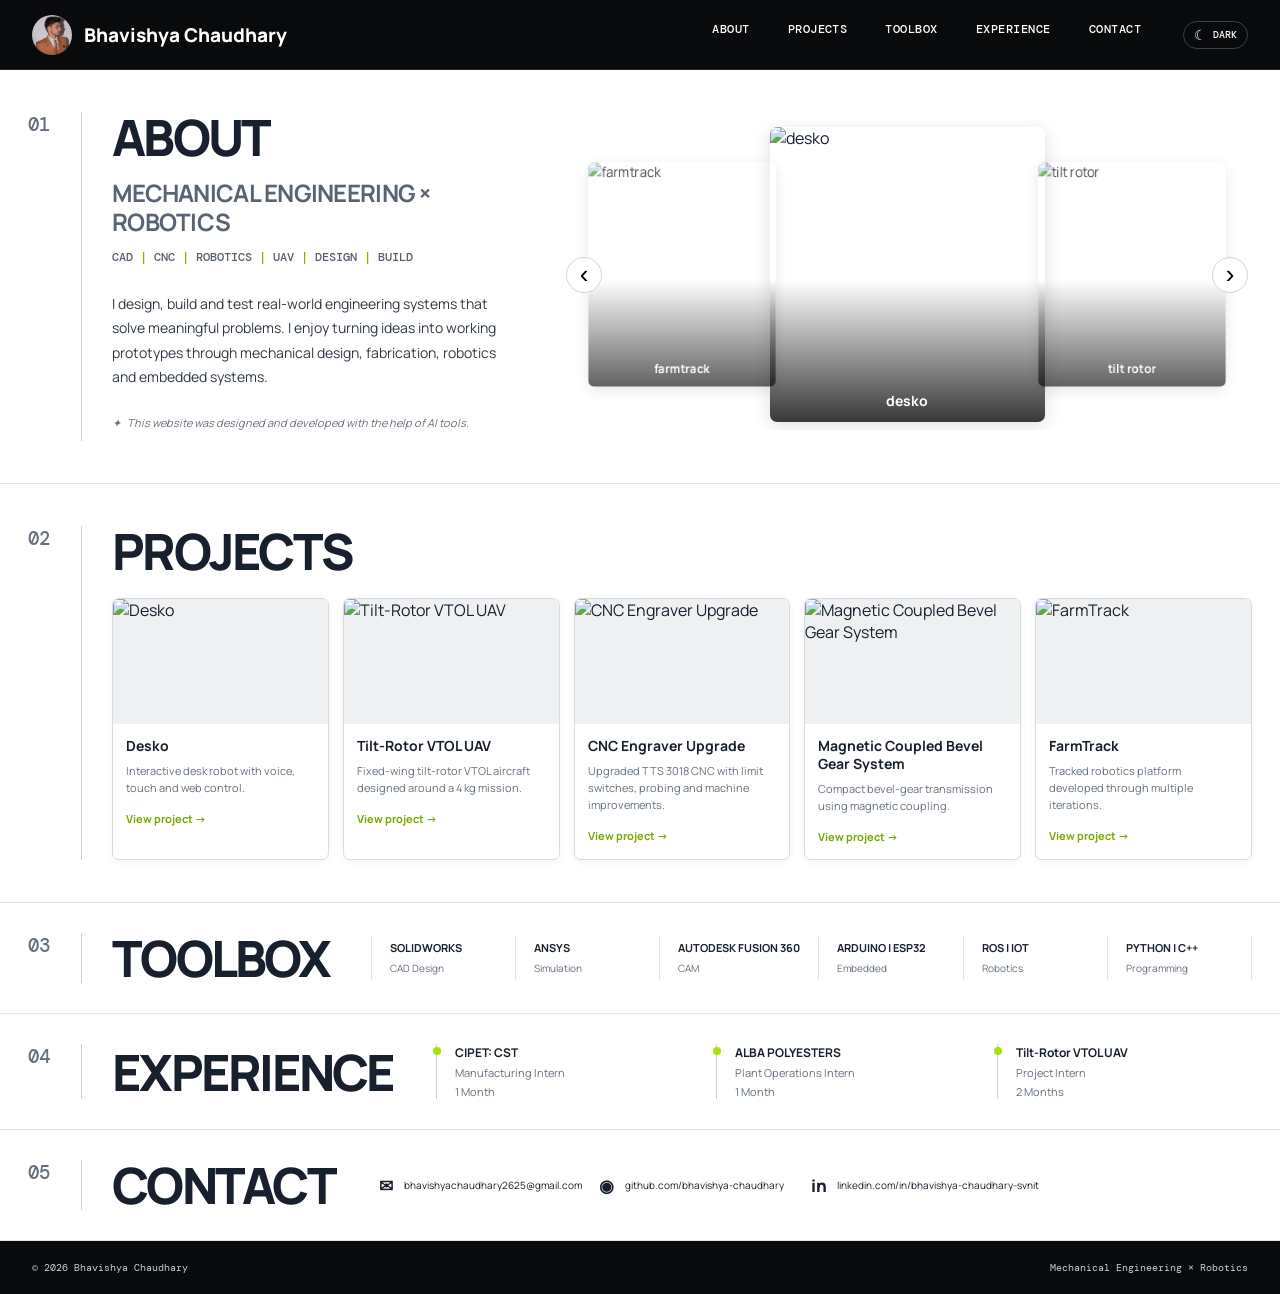
==== commit 77113908: "updates" ====
--- a/index.html
+++ b/index.html
@@ -9,7 +9,9 @@
 <body>
 <header class="site-header">
 <a class="brand" href="#about"><img src="assets/profile.jpeg" alt="Bhavishya Chaudhary"><span>Bhavishya Chaudhary</span></a>
-<nav class="main-nav"><a href="#about">ABOUT</a><a href="#projects">PROJECTS</a><a href="#toolbox">TOOLBOX</a><a href="#experience">EXPERIENCE</a><a href="#contact">CONTACT</a></nav>
+<nav class="main-nav"><a href="#about">ABOUT</a><a href="#projects">PROJECTS</a><a href="#toolbox">TOOLBOX</a><a href="#experience">EXPERIENCE</a><a href="#contact">CONTACT</a>
+<button id="themeToggle" class="theme-toggle" type="button" aria-label="Switch theme"><span class="theme-icon">☾</span><span class="theme-label">DARK</span></button>
+</nav>
 </header>
 
 <main>
@@ -27,7 +29,7 @@
 <div class="carousel-track"></div>
 <button class="carousel-arrow left" type="button" aria-label="Previous image">‹</button>
 <button class="carousel-arrow right" type="button" aria-label="Next image">›</button>
-<div class="carousel-dots"></div>
+
 </div>
 </div>
 </section>
--- a/style.css
+++ b/style.css
@@ -1,10 +1,14 @@
 @import url('https://fonts.googleapis.com/css2?family=DM+Mono:wght@400;500&family=Manrope:wght@400;500;600;700;800&display=swap');
-:root{--ink:#17202c;--muted:#64707e;--line:#e0e4e8;--accent:#baff00;--dark:#080a0c;--max:1280px}
-*{box-sizing:border-box}html{scroll-behavior:smooth}body{margin:0;background:#fff;color:var(--ink);font-family:Manrope,Arial,sans-serif}
+:root{--bg:#fff;--card:#fff;--ink:#17202c;--muted:#64707e;--line:#e0e4e8;--accent:#baff00;--dark:#080a0c;--soft:#f4f6f7;--max:1280px}
+html.dark{--bg:#0b0d0f;--card:#111417;--ink:#f2f4f6;--muted:#aab2bc;--line:#2c3238;--soft:#15191d}
+*{box-sizing:border-box}html{scroll-behavior:smooth}body{margin:0;background:var(--bg);color:var(--ink);font-family:Manrope,Arial,sans-serif;transition:background .25s,color .25s}
 a{color:inherit;text-decoration:none}
 .site-header{height:70px;background:#080a0c;color:#fff;display:flex;align-items:center;justify-content:space-between;padding:0 32px;position:sticky;top:0;z-index:50;border-bottom:1px solid #25282b}
 .brand{display:flex;align-items:center;gap:12px;font-size:19px;font-weight:800}.brand img{width:40px;height:40px;border-radius:50%;object-fit:cover}
-.main-nav{display:flex;gap:38px}.main-nav a{font:500 12px "DM Mono",monospace;letter-spacing:.04em}.main-nav a:hover{color:var(--accent)}
+.main-nav{display:flex;gap:38px} .main-nav a{font:500 12px "DM Mono",monospace;letter-spacing:.04em}
+.theme-toggle{border:1px solid #3a4045;background:transparent;color:#fff;border-radius:20px;padding:6px 10px;font:500 10px "DM Mono",monospace;cursor:pointer;display:flex;align-items:center;gap:6px;margin-left:4px}
+.theme-toggle:hover{border-color:var(--accent);color:var(--accent)}
+.theme-icon{font-size:14px;line-height:1}.main-nav a:hover{color:var(--accent)}
 .about-section,.content-section{max-width:var(--max);margin:auto;padding:42px 28px;border-bottom:1px solid var(--line)}
 .about-section{display:grid;grid-template-columns:54px 420px 1fr;gap:30px;min-height:410px}
 .section-index{font:500 19px "DM Mono",monospace;color:#64707e;border-right:1px solid #cbd0d5;padding-right:15px}
@@ -13,11 +17,11 @@
 .specialties{font:500 12px "DM Mono",monospace;color:#56606d}.specialties span{color:#84b400}
 .intro{max-width:390px;margin:27px 0 0;font-size:14px;line-height:1.75;color:#303a46}
 .ai-note{font-size:11px;font-style:italic;color:#68727e;margin-top:25px}
-.showcase{height:325px;display:flex;align-items:center}.carousel{position:relative;width:100%;height:310px;overflow:hidden}
+.showcase{height:325px;display:flex;align-items:center}.carousel{position:relative;width:100%;height:310px;overflow:hidden;perspective:1100px}
 .carousel-track{position:absolute;inset:0;display:flex;align-items:center;justify-content:center}
 .carousel-card{position:absolute;width:230px;height:255px;border-radius:7px;overflow:hidden;transition:transform .55s ease,opacity .55s ease,filter .55s ease;box-shadow:0 4px 18px rgba(0,0,0,.13)}
 .carousel-card img{width:100%;height:100%;object-fit:cover}.carousel-card:after{content:"";position:absolute;inset:0;background:linear-gradient(to bottom,transparent 52%,rgba(0,0,0,.78))}
-.carousel-card.center{width:275px;height:295px;z-index:5}.carousel-card.left1{transform:translateX(-225px) scale(.88);opacity:.8;z-index:4}.carousel-card.right1{transform:translateX(225px) scale(.88);opacity:.8;z-index:4}.carousel-card.left2{transform:translateX(-425px) scale(.7);opacity:.25;filter:blur(.3px);z-index:2}.carousel-card.right2{transform:translateX(425px) scale(.7);opacity:.25;filter:blur(.3px);z-index:2}.carousel-card.far{opacity:0;transform:scale(.55)}
+.carousel-card.center{width:275px;height:295px;z-index:5}.carousel-card.left1{transform:translateX(-225px) scale(.88) rotateY(22deg);opacity:.8;z-index:4}.carousel-card.right1{transform:translateX(225px) scale(.88) rotateY(-22deg);opacity:.8;z-index:4}.carousel-card.left2{transform:translateX(-425px) scale(.7) rotateY(28deg);opacity:.25;filter:blur(.5px);z-index:2}.carousel-card.right2{transform:translateX(425px) scale(.7) rotateY(-28deg);opacity:.25;filter:blur(.5px);z-index:2}.carousel-card.far{opacity:0;transform:scale(.55) rotate(0deg)}
 .carousel-card .image-name{position:absolute;z-index:3;bottom:12px;left:0;right:0;text-align:center;color:#fff;font-size:14px;font-weight:700}
 .carousel-arrow{position:absolute;top:50%;transform:translateY(-50%);z-index:10;width:36px;height:36px;border:1px solid #d0d5da;background:#fff;border-radius:50%;font-size:26px;cursor:pointer}.carousel-arrow:hover{background:var(--accent);border-color:var(--accent)}.carousel-arrow.left{left:4px}.carousel-arrow.right{right:4px}
 .carousel-dots{position:absolute;bottom:1px;left:0;right:0;text-align:center;z-index:12}.carousel-dots button{width:8px;height:8px;border:0;border-radius:50%;background:#adb3ba;margin:0 4px;padding:0}.carousel-dots button.active{background:#91c900}
@@ -32,4 +36,12 @@
 .contact-section{padding-top:30px;padding-bottom:30px}.contact-content{display:flex;align-items:center;gap:42px}.contact-links{display:grid;grid-template-columns:repeat(4,1fr);gap:16px;flex:1}.contact-links a{font-size:10px;display:flex;align-items:center;gap:9px;white-space:nowrap}.contact-links span{font-weight:800;font-size:17px;min-width:18px;text-align:center}
 footer{background:#080a0c;color:#cbd0d5;padding:20px 32px;display:flex;justify-content:space-between;font:10px "DM Mono",monospace}
 @media(max-width:1050px){.about-section{grid-template-columns:48px 1fr}.showcase{grid-column:2}.project-grid{grid-template-columns:repeat(3,1fr)}.toolbox-content,.experience-section .section-content,.contact-content{display:block}.tool-list{margin-top:22px}.experience-list,.contact-links{margin-top:22px}}
-@media(max-width:700px){.site-header{padding:0 16px}.main-nav{display:none}.about-section,.content-section{display:block;padding:30px 18px}.section-index{border-right:0;border-bottom:1px solid var(--line);padding:0 0 8px;margin-bottom:20px}.about-copy h1,.section-title{font-size:42px}.about-copy h2{font-size:20px}.showcase{height:275px;margin-top:25px}.carousel{height:265px}.carousel-card{width:175px;height:205px}.carousel-card.center{width:210px;height:230px}.carousel-card.left1{transform:translateX(-125px) scale(.8)}.carousel-card.right1{transform:translateX(125px) scale(.8)}.carousel-card.left2{transform:translateX(-220px) scale(.62)}.carousel-card.right2{transform:translateX(220px) scale(.62)}.project-grid{grid-template-columns:1fr}.project-image{height:185px}.tool-list{grid-template-columns:1fr 1fr}.tool{padding:13px 8px}.experience-list,.contact-links{grid-template-columns:1fr}.contact-links a{white-space:normal}footer{padding:18px;flex-direction:column;gap:8px}}
+@media(max-width:700px){.site-header{padding:0 16px}.main-nav{display:none}.about-section,.content-section{display:block;padding:30px 18px}.section-index{border-right:0;border-bottom:1px solid var(--line);padding:0 0 8px;margin-bottom:20px}.about-copy h1,.section-title{font-size:42px}.about-copy h2{font-size:20px}.showcase{height:275px;margin-top:25px}.carousel{height:265px}.carousel-card{width:175px;height:205px}.carousel-card.center{width:210px;height:230px}.carousel-card.left1{transform:translateX(-125px) scale(.8) rotateY(20deg)}.carousel-card.right1{transform:translateX(125px) scale(.8) rotateY(-20deg)}.carousel-card.left2{transform:translateX(-220px) scale(.62) rotateY(25deg)}.carousel-card.right2{transform:translateX(220px) scale(.62) rotateY(-25deg)}.project-grid{grid-template-columns:1fr}.project-image{height:185px}.tool-list{grid-template-columns:1fr 1fr}.tool{padding:13px 8px}.experience-list,.contact-links{grid-template-columns:1fr}.contact-links a{white-space:normal}footer{padding:18px;flex-direction:column;gap:8px}}
+
+.carousel-dots{display:none!important}
+
+.dark .project-card,.dark .carousel-arrow{background:var(--card);color:var(--ink)}
+.dark .project-card{border-color:var(--line)}
+.dark .project-card p,.dark .contact-links a{color:var(--muted)}
+.dark .tool{border-color:var(--line)}
+.dark .carousel-arrow{border-color:var(--line)}
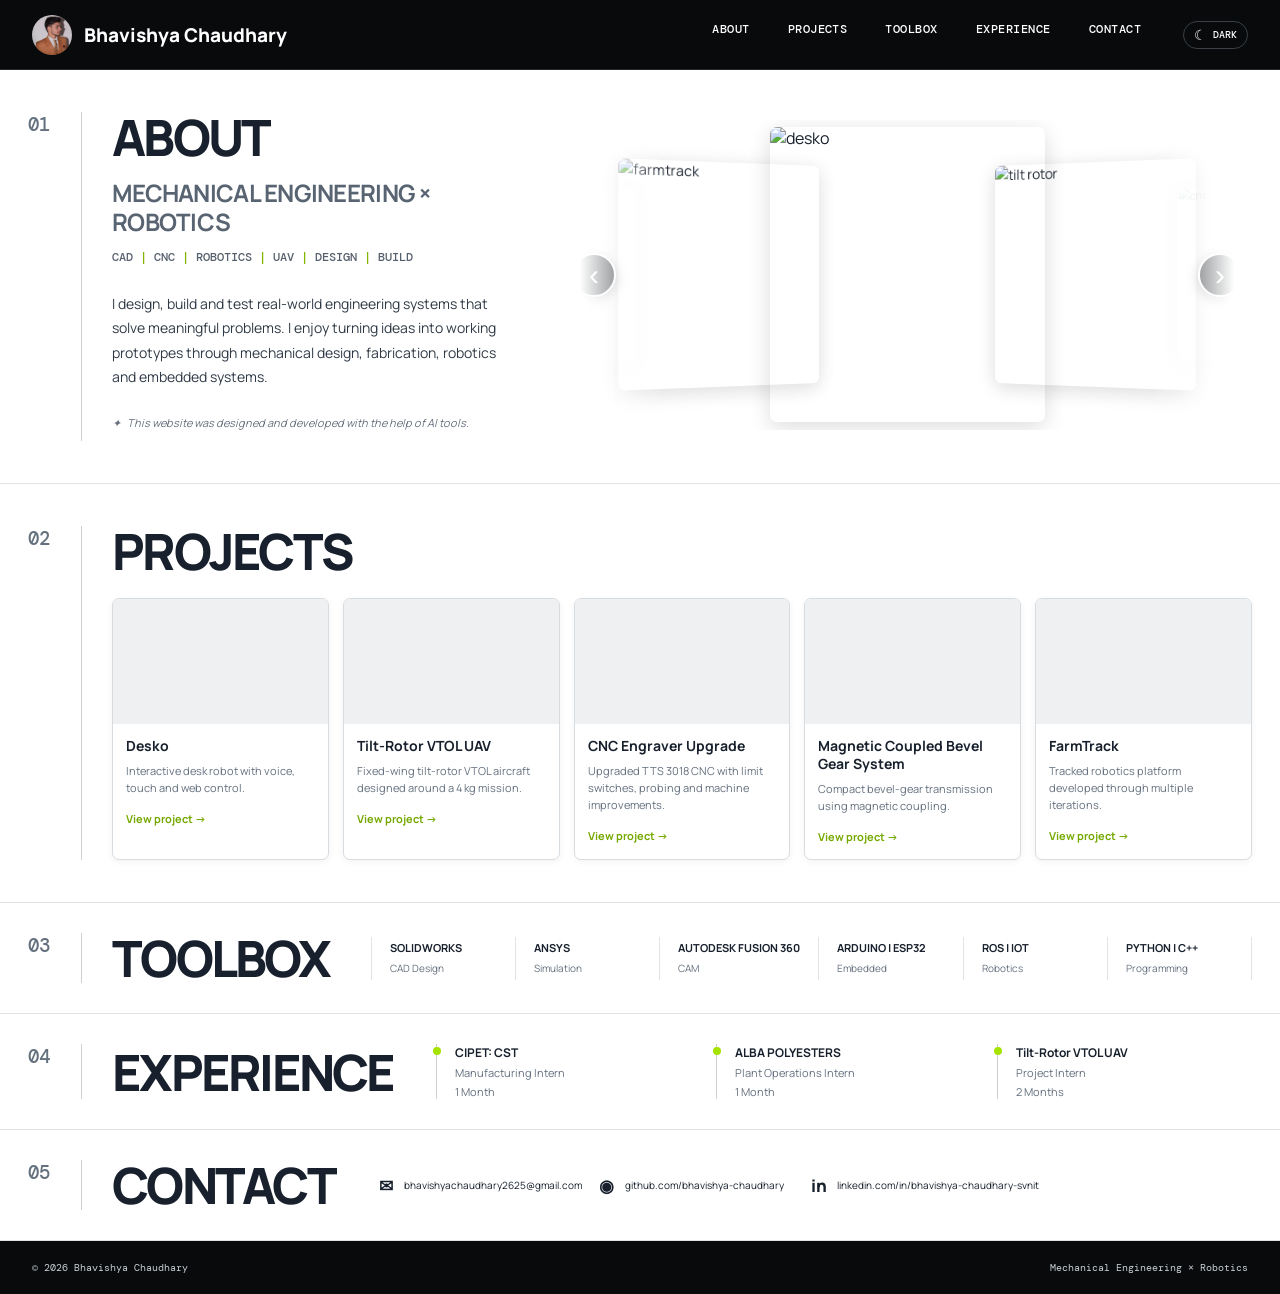
==== commit d59885af: "updates" ====
--- a/index.html
+++ b/index.html
@@ -5,7 +5,7 @@
 <meta name="description" content="Bhavishya Chaudhary — Mechanical Engineering and Robotics portfolio.">
 <title>Bhavishya Chaudhary | Mechanical Engineering × Robotics</title>
 <link rel="stylesheet" href="style.css">
-</head>
+<script>if(localStorage.getItem("portfolio-theme")==="dark")document.documentElement.classList.add("dark");</script></head>
 <body>
 <header class="site-header">
 <a class="brand" href="#about"><img src="assets/profile.jpeg" alt="Bhavishya Chaudhary"><span>Bhavishya Chaudhary</span></a>
@@ -38,11 +38,11 @@
 <div class="section-index">02</div>
 <div class="section-content"><h2 class="section-title">PROJECTS</h2>
 <div class="project-grid">
-<a class="project-card" href="projects/desko.html"><div class="project-image"><img data-project-image="desko" alt="Desko"></div><div class="project-card-body"><h3>Desko</h3><p>Interactive desk robot with voice, touch and web control.</p><span>View project →</span></div></a>
-<a class="project-card" href="projects/tilt-rotor-vtol.html"><div class="project-image"><img data-project-image="tilt-rotor" alt="Tilt-Rotor VTOL UAV"></div><div class="project-card-body"><h3>Tilt-Rotor VTOL UAV</h3><p>Fixed-wing tilt-rotor VTOL aircraft designed around a 4 kg mission.</p><span>View project →</span></div></a>
-<a class="project-card" href="projects/cnc-engraver.html"><div class="project-image"><img data-project-image="cnc" alt="CNC Engraver Upgrade"></div><div class="project-card-body"><h3>CNC Engraver Upgrade</h3><p>Upgraded TTS 3018 CNC with limit switches, probing and machine improvements.</p><span>View project →</span></div></a>
-<a class="project-card" href="projects/magnetic-bevel-gear.html"><div class="project-image"><img data-project-image="magnetic" alt="Magnetic Coupled Bevel Gear System"></div><div class="project-card-body"><h3>Magnetic Coupled Bevel Gear System</h3><p>Compact bevel-gear transmission using magnetic coupling.</p><span>View project →</span></div></a>
-<a class="project-card" href="projects/farmtrack.html"><div class="project-image"><img data-project-image="farmtrack" alt="FarmTrack"></div><div class="project-card-body"><h3>FarmTrack</h3><p>Tracked robotics platform developed through multiple iterations.</p><span>View project →</span></div></a>
+<a class="project-card" href="projects/desko.html"><div class="project-image"></div><div class="project-card-body"><h3>Desko</h3><p>Interactive desk robot with voice, touch and web control.</p><span>View project →</span></div></a>
+<a class="project-card" href="projects/tilt-rotor-vtol.html"><div class="project-image"></div><div class="project-card-body"><h3>Tilt-Rotor VTOL UAV</h3><p>Fixed-wing tilt-rotor VTOL aircraft designed around a 4 kg mission.</p><span>View project →</span></div></a>
+<a class="project-card" href="projects/cnc-engraver.html"><div class="project-image"></div><div class="project-card-body"><h3>CNC Engraver Upgrade</h3><p>Upgraded TTS 3018 CNC with limit switches, probing and machine improvements.</p><span>View project →</span></div></a>
+<a class="project-card" href="projects/magnetic-bevel-gear.html"><div class="project-image"></div><div class="project-card-body"><h3>Magnetic Coupled Bevel Gear System</h3><p>Compact bevel-gear transmission using magnetic coupling.</p><span>View project →</span></div></a>
+<a class="project-card" href="projects/farmtrack.html"><div class="project-image"></div><div class="project-card-body"><h3>FarmTrack</h3><p>Tracked robotics platform developed through multiple iterations.</p><span>View project →</span></div></a>
 </div></div>
 </section>
 
--- a/style.css
+++ b/style.css
@@ -17,19 +17,19 @@
 .specialties{font:500 12px "DM Mono",monospace;color:#56606d}.specialties span{color:#84b400}
 .intro{max-width:390px;margin:27px 0 0;font-size:14px;line-height:1.75;color:#303a46}
 .ai-note{font-size:11px;font-style:italic;color:#68727e;margin-top:25px}
-.showcase{height:325px;display:flex;align-items:center}.carousel{position:relative;width:100%;height:310px;overflow:hidden;perspective:1100px}
-.carousel-track{position:absolute;inset:0;display:flex;align-items:center;justify-content:center}
-.carousel-card{position:absolute;width:230px;height:255px;border-radius:7px;overflow:hidden;transition:transform .55s ease,opacity .55s ease,filter .55s ease;box-shadow:0 4px 18px rgba(0,0,0,.13)}
-.carousel-card img{width:100%;height:100%;object-fit:cover}.carousel-card:after{content:"";position:absolute;inset:0;background:linear-gradient(to bottom,transparent 52%,rgba(0,0,0,.78))}
-.carousel-card.center{width:275px;height:295px;z-index:5}.carousel-card.left1{transform:translateX(-225px) scale(.88) rotateY(22deg);opacity:.8;z-index:4}.carousel-card.right1{transform:translateX(225px) scale(.88) rotateY(-22deg);opacity:.8;z-index:4}.carousel-card.left2{transform:translateX(-425px) scale(.7) rotateY(28deg);opacity:.25;filter:blur(.5px);z-index:2}.carousel-card.right2{transform:translateX(425px) scale(.7) rotateY(-28deg);opacity:.25;filter:blur(.5px);z-index:2}.carousel-card.far{opacity:0;transform:scale(.55) rotate(0deg)}
+.showcase{height:325px;display:flex;align-items:center;position:relative;z-index:1;min-width:0}.carousel{position:relative;width:100%;height:310px;overflow:visible;perspective:1100px;perspective-origin:50% 50%;isolation:isolate}
+.carousel-track{position:absolute;inset:0;display:flex;align-items:center;justify-content:center;transform-style:preserve-3d}
+.carousel-card{position:absolute;width:230px;height:255px;border-radius:7px;overflow:hidden;transition:transform .65s cubic-bezier(.22,.61,.36,1),opacity .65s ease,filter .65s ease;box-shadow:0 5px 22px rgba(0,0,0,.14);transform-style:preserve-3d;backface-visibility:hidden;transform-origin:center center}
+.carousel-card img{width:100%;height:100%;object-fit:cover;display:block}
+.carousel-card.center{width:275px;height:295px;z-index:5;transform:translateX(0) rotateY(0deg) scale(1)}.carousel-card.left1{transform:translateX(-185px) rotateY(22deg) scale(.88);opacity:.50;z-index:4}.carousel-card.right1{transform:translateX(185px) rotateY(-22deg) scale(.88);opacity:.50;z-index:4}.carousel-card.left2{transform:translateX(-350px) rotateY(34deg) scale(.70);opacity:.12;filter:blur(.6px);z-index:2}.carousel-card.right2{transform:translateX(350px) rotateY(-34deg) scale(.70);opacity:.12;filter:blur(.6px);z-index:2}.carousel-card.far{opacity:0;transform:translateX(0) rotateY(0deg) scale(.55);z-index:1}
 .carousel-card .image-name{position:absolute;z-index:3;bottom:12px;left:0;right:0;text-align:center;color:#fff;font-size:14px;font-weight:700}
-.carousel-arrow{position:absolute;top:50%;transform:translateY(-50%);z-index:10;width:36px;height:36px;border:1px solid #d0d5da;background:#fff;border-radius:50%;font-size:26px;cursor:pointer}.carousel-arrow:hover{background:var(--accent);border-color:var(--accent)}.carousel-arrow.left{left:4px}.carousel-arrow.right{right:4px}
+.carousel-arrow:hover{background:var(--accent);border-color:var(--accent)}.carousel-arrow.left{left:4px}.carousel-arrow.right{right:4px}
 .carousel-dots{position:absolute;bottom:1px;left:0;right:0;text-align:center;z-index:12}.carousel-dots button{width:8px;height:8px;border:0;border-radius:50%;background:#adb3ba;margin:0 4px;padding:0}.carousel-dots button.active{background:#91c900}
 
 .projects-section,.toolbox-section,.experience-section,.contact-section{display:grid;grid-template-columns:54px 1fr;gap:30px}
 .section-content{min-width:0}.project-grid{display:grid;grid-template-columns:repeat(5,1fr);gap:14px;margin-top:22px}
 .project-card{border:1px solid #d7dce1;border-radius:7px;overflow:hidden;background:#fff;box-shadow:0 2px 7px rgba(0,0,0,.05);transition:.2s}.project-card:hover{transform:translateY(-2px);box-shadow:0 7px 18px rgba(0,0,0,.09)}
-.project-image{height:125px;background:#eef0f2}.project-image img{width:100%;height:100%;object-fit:cover}.project-card-body{padding:13px}.project-card h3{font-size:14px;line-height:1.3;margin:0 0 7px}.project-card p{font-size:11px;line-height:1.55;color:var(--muted);margin:0 0 10px}.project-card-body span{font-size:11px;color:#76a900;font-weight:700}
+.project-image{height:125px;background:#eef0f2;display:block}.project-image img{width:100%;height:100%;object-fit:cover}.project-card-body{padding:13px}.project-card h3{font-size:14px;line-height:1.3;margin:0 0 7px}.project-card p{font-size:11px;line-height:1.55;color:var(--muted);margin:0 0 10px}.project-card-body span{font-size:11px;color:#76a900;font-weight:700}
 
 .toolbox-section{padding-top:30px;padding-bottom:30px}.toolbox-content{display:flex;align-items:center;gap:42px}.tool-list{display:grid;grid-template-columns:repeat(6,1fr);flex:1;border-left:1px solid var(--line)}.tool{padding:3px 18px;border-right:1px solid var(--line)}.tool strong{display:block;font-size:11px;white-space:nowrap}.tool span{font-size:10px;color:var(--muted)}
 .experience-section{padding-top:30px;padding-bottom:30px}.experience-section .section-content{display:flex;align-items:center;gap:42px}.experience-list{display:grid;grid-template-columns:repeat(3,1fr);gap:25px;flex:1}.experience-list article{position:relative;padding-left:18px;border-left:1px solid #cbd0d5}.timeline-dot{position:absolute;width:8px;height:8px;border-radius:50%;background:#a6e300;left:-4px;top:3px}.experience-list strong{display:block;font-size:12px}.experience-list small{display:block;color:var(--muted);font-size:11px;margin-top:4px}
@@ -40,8 +40,147 @@
 
 .carousel-dots{display:none!important}
 
-.dark .project-card,.dark .carousel-arrow{background:var(--card);color:var(--ink)}
+.dark .project-card,.dark 
 .dark .project-card{border-color:var(--line)}
 .dark .project-card p,.dark .contact-links a{color:var(--muted)}
 .dark .tool{border-color:var(--line)}
-.dark .carousel-arrow{border-color:var(--line)}
+.dark 
+
+.project-image img{display:none!important}
+
+.showcase::before,.showcase::after{content:"";position:absolute;top:0;bottom:0;width:105px;z-index:7;pointer-events:none}
+.showcase::before{left:-1px;background:linear-gradient(90deg,var(--bg) 0%,var(--bg) 18%,transparent 100%)}
+.showcase::after{right:-1px;background:linear-gradient(270deg,var(--bg) 0%,var(--bg) 18%,transparent 100%)}
+.dark .carousel-card.left1,.dark .carousel-card.right1{opacity:.24}
+.dark .carousel-card.left2,.dark .carousel-card.right2{opacity:.055}
+.dark 
+
+
+
+.showcase,
+.carousel,
+.carousel-track{
+  background:transparent !important;
+  box-shadow:none !important;
+}
+
+
+
+/* FINAL CAROUSEL CLEANUP */
+.carousel,
+.carousel-track,
+.carousel-card,
+.carousel-card img{
+  background:transparent !important;
+}
+
+.carousel{
+  overflow:hidden !important;
+  isolation:isolate;
+}
+
+.carousel-track{
+  background:transparent !important;
+  box-shadow:none !important;
+  border:0 !important;
+}
+
+.carousel-card{
+  background:transparent !important;
+  border:0 !important;
+  box-shadow:0 5px 22px rgba(0,0,0,.14) !important;
+}
+
+.carousel-card img{
+  display:block;
+  width:100%;
+  height:100%;
+  object-fit:cover;
+  background:transparent !important;
+}
+
+/* Immediate side images remain clear. */
+.carousel-card.left1,
+.carousel-card.right1{
+  opacity:.96 !important;
+  filter:none !important;
+}
+
+/* Buttons are always prominent and independent of carousel opacity/filter. */
+.carousel-arrow{
+  position:absolute !important;
+  top:50% !important;
+  transform:translateY(-50%) !important;
+  z-index:100 !important;
+  width:44px !important;
+  height:44px !important;
+  padding:0 !important;
+  border:2px solid #ffffff !important;
+  border-radius:50% !important;
+  background:#11161a !important;
+  color:#ffffff !important;
+  opacity:1 !important;
+  filter:none !important;
+  mix-blend-mode:normal !important;
+  isolation:isolate !important;
+  box-shadow:0 3px 12px rgba(0,0,0,.35) !important;
+  cursor:pointer !important;
+  font-size:30px !important;
+  font-weight:400 !important;
+  line-height:36px !important;
+  display:flex !important;
+  align-items:center !important;
+  justify-content:center !important;
+}
+.carousel-arrow.left{left:10px !important}
+.carousel-arrow.right{right:10px !important}
+.carousel-arrow:hover{
+  background:#baff00 !important;
+  color:#111 !important;
+  border-color:#baff00 !important;
+  opacity:1 !important;
+}
+.carousel-arrow:active{
+  transform:translateY(-50%) scale(.94) !important;
+}
+
+/* Never dim the buttons when the theme changes. */
+html.dark .carousel-arrow{
+  background:#fff !important;
+  color:#111 !important;
+  border-color:#d0d5da !important;
+  opacity:1 !important;
+}
+
+/* No transition on large page surfaces: prevents the sharp rectangle
+   that can appear while switching light/dark mode. */
+body,
+main,
+.about-section,
+.content-section,
+.showcase,
+.carousel,
+.carousel-track{
+  transition:none !important;
+}
+
+/* Theme transitions only on small controls/cards, not the carousel container. */
+.theme-toggle{
+  transition:background .2s ease,color .2s ease,border-color .2s ease !important;
+}
+
+.carousel-arrow,
+html.dark .carousel-arrow{
+  background:#11161a !important;
+  color:#fff !important;
+  border:2px solid #fff !important;
+  opacity:1 !important;
+  filter:none !important;
+  box-shadow:0 3px 12px rgba(0,0,0,.35) !important;
+}
+.carousel-arrow:hover,
+html.dark .carousel-arrow:hover{
+  background:#baff00 !important;
+  color:#111 !important;
+  border-color:#baff00 !important;
+}
